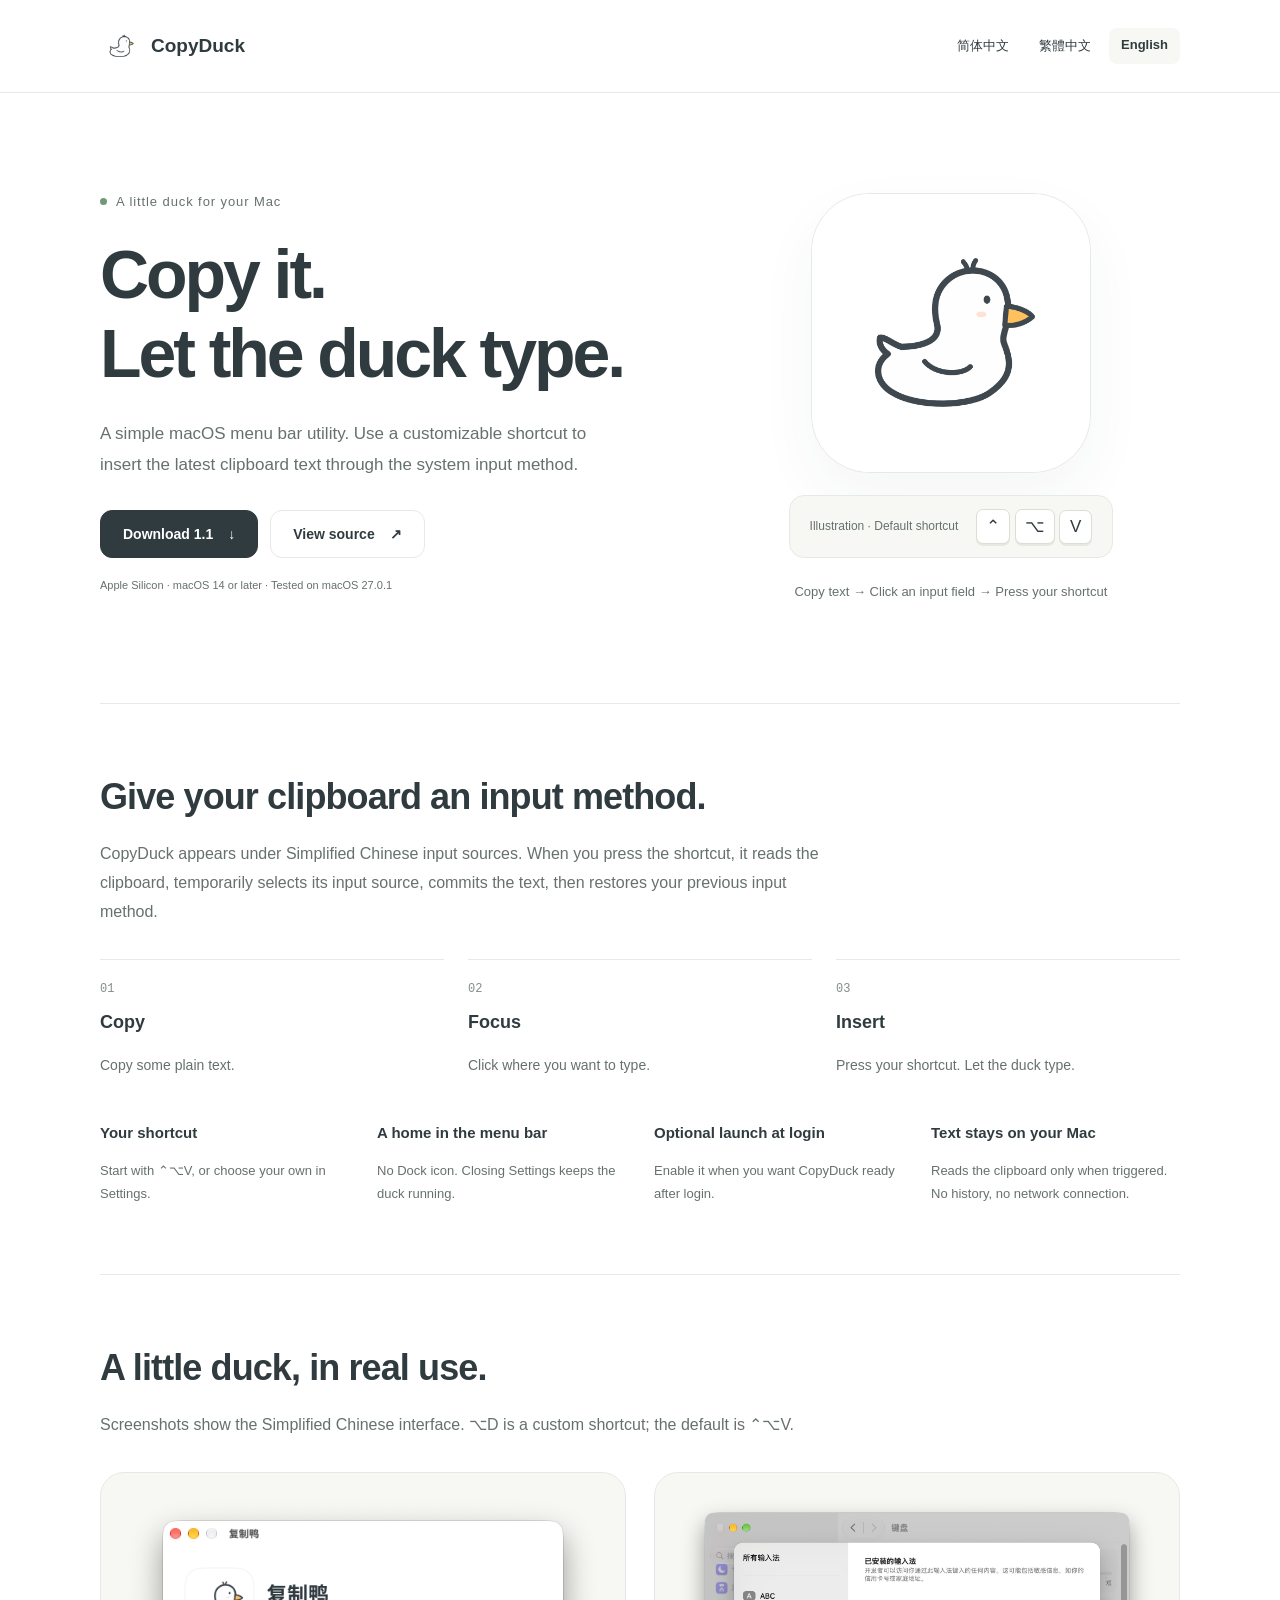
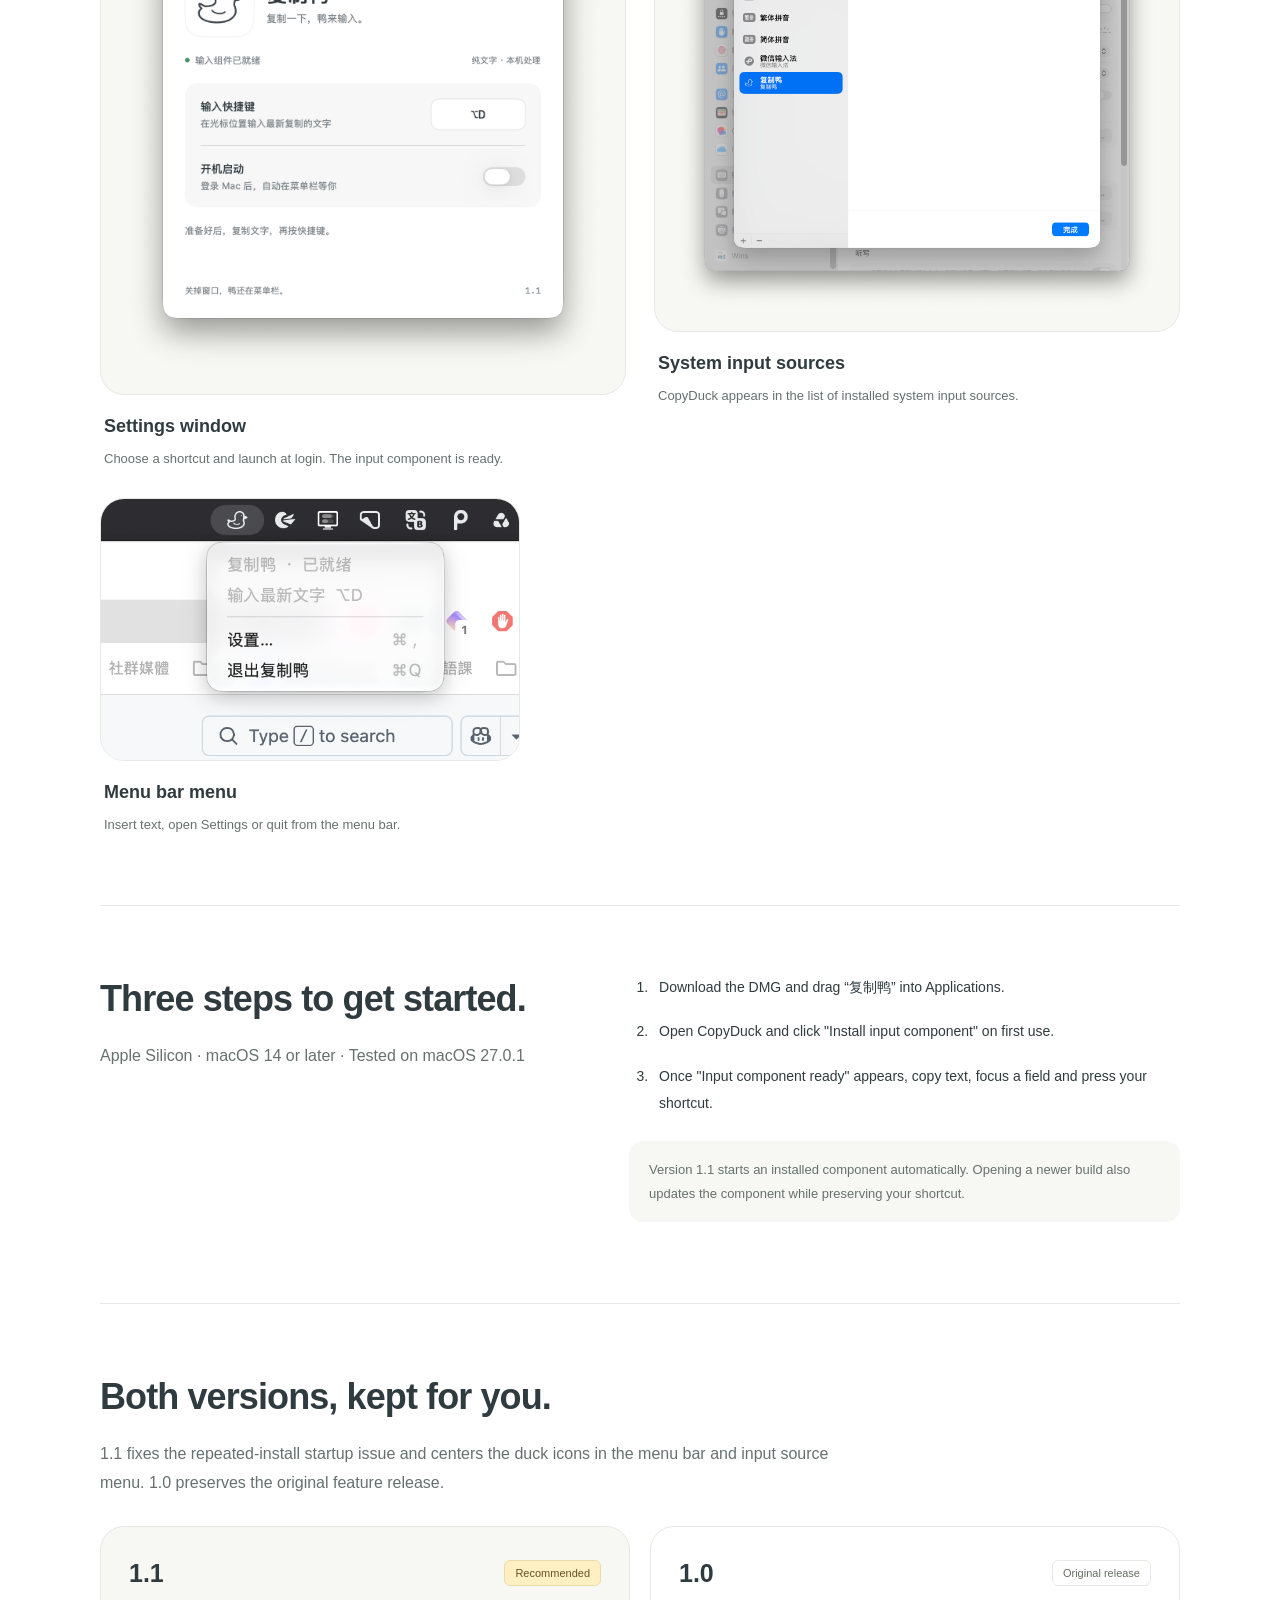
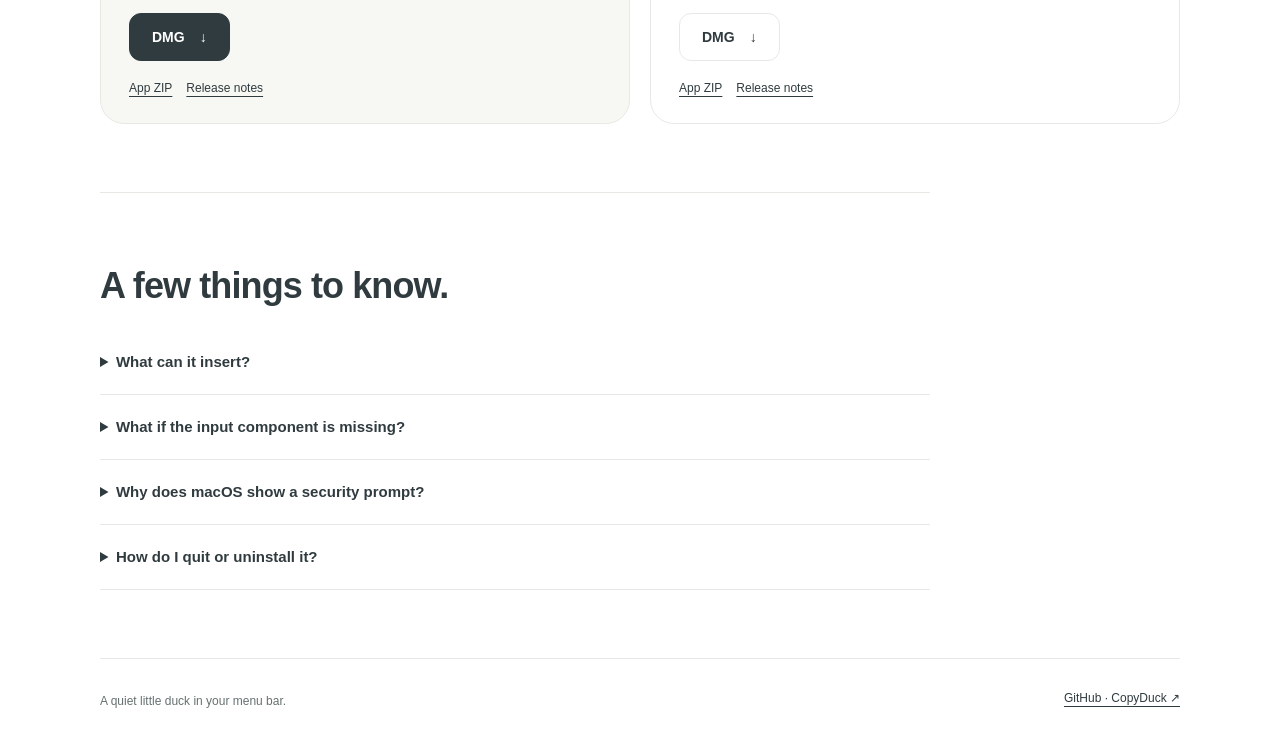
==== docs/en/index.html @ 3790ef1d "Add real app screenshots to multilingual README and introduction pages" ====
<!DOCTYPE html>
<html lang="en">
<head><meta charset="utf-8"><meta name="viewport" content="width=device-width, initial-scale=1.0">
<title>CopyDuck · Copy it. Let the duck type.</title><meta name="description" content="A simple macOS menu bar utility. Use a customizable shortcut to insert the latest clipboard text through the system input method.">
<meta name="theme-color" content="#ffffff"><meta property="og:title" content="CopyDuck"><meta property="og:description" content="A simple macOS menu bar utility. Use a customizable shortcut to insert the latest clipboard text through the system input method."><meta property="og:image" content="https://yuanruoyu515.github.io/CopyDuck/assets/duck.png">
<link rel="canonical" href="https://yuanruoyu515.github.io/CopyDuck/en/index.html"><link rel="alternate" hreflang="zh-Hans" href="https://yuanruoyu515.github.io/CopyDuck/index.html"><link rel="alternate" hreflang="zh-Hant" href="https://yuanruoyu515.github.io/CopyDuck/zh-Hant/index.html"><link rel="alternate" hreflang="en" href="https://yuanruoyu515.github.io/CopyDuck/en/index.html"><link rel="icon" href="../assets/favicon.png"><link rel="stylesheet" href="../style.css"></head>
<body><a class="skip" href="#main">Skip to content</a>
<header><div class="top wrap"><a class="brand" href="../en/index.html"><img src="../assets/favicon.png" alt="" width="42" height="42">CopyDuck</a><nav class="language" aria-label="Choose language"><a href="../index.html" lang="zh-Hans" hreflang="zh-Hans">简体中文</a><a href="../zh-Hant/index.html" lang="zh-Hant" hreflang="zh-Hant">繁體中文</a><a href="../en/index.html" lang="en" hreflang="en" aria-current="page">English</a></nav></div></header>
<main id="main" class="wrap"><section class="hero"><div><p class="eyebrow">A little duck for your Mac</p><h1>Copy it.<br>Let the duck type.</h1><p class="lead">A simple macOS menu bar utility. Use a customizable shortcut to insert the latest clipboard text through the system input method.</p><div class="actions"><a class="button primary" href="https://github.com/yuanruoyu515/CopyDuck/releases/download/v1.1/CopyDuck-1.1-arm64.dmg">Download 1.1 <span aria-hidden="true">↓</span></a><a class="button" href="https://github.com/yuanruoyu515/CopyDuck">View source <span aria-hidden="true">↗</span></a></div><p class="compatibility">Apple Silicon · macOS 14 or later · Tested on macOS 27.0.1</p></div>
<div class="duck-stage"><div class="duck-card"><img src="../assets/duck.png" alt="" width="512" height="512" fetchpriority="high"></div><div class="shortcut"><span>Illustration · Default shortcut</span><div aria-label="Control Option V"><kbd>⌃</kbd> <kbd>⌥</kbd> <kbd>V</kbd></div></div><p class="example-text">Copy text → Click an input field → Press your shortcut</p></div></section>
<section class="section"><div class="intro"><h2>Give your clipboard an input method.</h2><p>CopyDuck appears under Simplified Chinese input sources. When you press the shortcut, it reads the clipboard, temporarily selects its input source, commits the text, then restores your previous input method.</p></div><ol class="flow"><li><span class="number">01</span><h3>Copy</h3><p>Copy some plain text.</p></li><li><span class="number">02</span><h3>Focus</h3><p>Click where you want to type.</p></li><li><span class="number">03</span><h3>Insert</h3><p>Press your shortcut. Let the duck type.</p></li></ol><div class="features"><article><h3>Your shortcut</h3><p>Start with ⌃⌥V, or choose your own in Settings.</p></article><article><h3>A home in the menu bar</h3><p>No Dock icon. Closing Settings keeps the duck running.</p></article><article><h3>Optional launch at login</h3><p>Enable it when you want CopyDuck ready after login.</p></article><article><h3>Text stays on your Mac</h3><p>Reads the clipboard only when triggered. No history, no network connection.</p></article></div></section>
<section class="section screenshots"><h2>A little duck, in real use.</h2><p class="intro">Screenshots show the Simplified Chinese interface. ⌥D is a custom shortcut; the default is ⌃⌥V.</p><div class="screenshot-grid"><figure class="screenshot"><a href="../assets/settings.png"><img src="../assets/settings.png" alt="Settings window" width="1244" height="1236" loading="lazy"></a><figcaption><h3>Settings window</h3><p>Choose a shortcut and launch at login. The input component is ready.</p></figcaption></figure><figure class="screenshot"><a href="../assets/input-sources.png"><img src="../assets/input-sources.png" alt="System input sources" width="1704" height="1474" loading="lazy"></a><figcaption><h3>System input sources</h3><p>CopyDuck appears in the list of installed system input sources.</p></figcaption></figure><figure class="screenshot"><a href="../assets/menu-bar.png"><img src="../assets/menu-bar.png" alt="Menu bar menu" width="656" height="410" loading="lazy"></a><figcaption><h3>Menu bar menu</h3><p>Insert text, open Settings or quit from the menu bar.</p></figcaption></figure></div></section>
<section class="section install"><div><h2>Three steps to get started.</h2><p>Apple Silicon · macOS 14 or later · Tested on macOS 27.0.1</p></div><div><ol><li>Download the DMG and drag “复制鸭” into Applications.</li><li>Open CopyDuck and click &quot;Install input component&quot; on first use.</li><li>Once &quot;Input component ready&quot; appears, copy text, focus a field and press your shortcut.</li></ol><p class="install-note">Version 1.1 starts an installed component automatically. Opening a newer build also updates the component while preserving your shortcut.</p></div></section>
<section class="section" id="downloads"><h2>Both versions, kept for you.</h2><p class="intro">1.1 fixes the repeated-install startup issue and centers the duck icons in the menu bar and input source menu. 1.0 preserves the original feature release.</p><div class="releases"><article class="release current">
      <header><h3>1.1</h3><span class="badge">Recommended</span></header>
      <a class="button primary" href="https://github.com/yuanruoyu515/CopyDuck/releases/download/v1.1/CopyDuck-1.1-arm64.dmg">DMG <span aria-hidden="true">↓</span></a>
      <div class="release-links"><a href="https://github.com/yuanruoyu515/CopyDuck/releases/download/v1.1/CopyDuck-1.1-arm64.app.zip">App ZIP</a><a href="https://github.com/yuanruoyu515/CopyDuck/releases/tag/v1.1">Release notes</a></div>
    </article><article class="release">
      <header><h3>1.0</h3><span class="badge">Original release</span></header>
      <a class="button" href="https://github.com/yuanruoyu515/CopyDuck/releases/download/v1.0/CopyDuck-1.0-arm64.dmg">DMG <span aria-hidden="true">↓</span></a>
      <div class="release-links"><a href="https://github.com/yuanruoyu515/CopyDuck/releases/download/v1.0/CopyDuck-1.0-arm64.app.zip">App ZIP</a><a href="https://github.com/yuanruoyu515/CopyDuck/releases/tag/v1.0">Release notes</a></div>
    </article></div></section>
<section class="section faq"><h2>A few things to know.</h2><details><summary>What can it insert?</summary><p>Plain text, including Chinese, English, line breaks and emoji. Images, files and rich text are not supported. The target field must support system input methods; some secure fields or custom controls may restrict input.</p></details><details><summary>What if the input component is missing?</summary><p>Add “复制鸭” under System Settings → Keyboard → Text Input → Edit → ＋ → Simplified Chinese, then reopen the app. Some first-time installations require logging out and back in.</p></details><details><summary>Why does macOS show a security prompt?</summary><p>The downloads are locally signed, without Developer ID signing or Apple notarization. Another Mac may require confirmation in Privacy &amp; Security before opening the app.</p></details><details><summary>How do I quit or uninstall it?</summary><p>Choose “退出复制鸭” (Quit CopyDuck) in its menu. Before uninstalling, disable launch at login, remove its keyboard input source, then remove the app from Applications and ~/Library/Input Methods/复制鸭.app.</p></details></section></main>
<footer class="foot wrap"><p>A quiet little duck in your menu bar.</p><a href="https://github.com/yuanruoyu515/CopyDuck">GitHub · CopyDuck <span aria-hidden="true">↗</span></a></footer></body></html>
---- docs/style.css ----
:root{color-scheme:light;--ink:#303b3f;--muted:#66716f;--paper:#fff;--line:#e7eae4;--soft:#f7f8f3;--accent:#f5c45b;--radius:24px;font-family:-apple-system,BlinkMacSystemFont,"Segoe UI",sans-serif;color:var(--ink);background:var(--paper)}
*{box-sizing:border-box}html{scroll-behavior:smooth}body{margin:0}a{color:inherit}img{display:block;max-width:100%;height:auto}button,a{-webkit-tap-highlight-color:transparent}a:focus-visible,summary:focus-visible{outline:3px solid #66501b;outline-offset:6px}p{line-height:1.8}h1,h2,h3,p{margin-top:0}h1{font-size:clamp(42px,5.5vw,68px);line-height:1.16;letter-spacing:-.045em;margin-bottom:26px}h2{font-size:clamp(26px,3vw,36px);line-height:1.4;letter-spacing:-.025em;margin-bottom:18px}h3{font-size:18px;font-weight:600;line-height:1.45}p{color:var(--muted)}.wrap{width:min(1080px,calc(100% - 48px));margin-inline:auto}.skip{position:absolute;top:-70px;left:20px;padding:12px;background:var(--ink);color:white;z-index:10}.skip:focus{top:10px}header{border-bottom:1px solid var(--line)}.top{min-height:92px;display:flex;justify-content:space-between;align-items:center;gap:20px}.brand{display:flex;gap:9px;align-items:center;text-decoration:none;font-weight:650;font-size:19px}.brand img{width:42px;height:42px}.language{display:flex;flex-wrap:wrap;gap:6px;font-size:13px}.language a{text-decoration:none;padding:9px 12px;border-radius:8px}.language a[aria-current=page]{background:var(--soft);font-weight:600}.language a:hover{background:var(--soft)}.hero{display:grid;grid-template-columns:1.2fr 1fr;gap:72px;align-items:center;min-height:610px;padding-block:82px}.eyebrow{font-size:13px;letter-spacing:.07em;margin-bottom:22px;display:flex;align-items:center;gap:9px}.eyebrow::before{content:"";width:7px;height:7px;background:#719879;border-radius:50%}.lead{font-size:17px;max-width:490px;margin-bottom:30px}.actions{display:flex;gap:12px;flex-wrap:wrap;align-items:center}.button{display:inline-flex;align-items:center;justify-content:center;gap:15px;padding:14px 22px;border:1px solid var(--line);border-radius:12px;text-decoration:none;font-size:14px;font-weight:600;min-height:48px}.button.primary{background:var(--ink);color:white;border-color:var(--ink)}.button:hover{filter:brightness(.95)}.compatibility{font-size:11px;margin-top:18px;line-height:1.7}.duck-stage{position:relative;display:flex;flex-direction:column;align-items:center;gap:22px}.duck-card{width:280px;border:1px solid var(--line);border-radius:58px;background:white;box-shadow:0 24px 60px #303b3f0c}.duck-card img{border-radius:58px}.shortcut{padding:13px 20px;background:var(--soft);border:1px solid var(--line);border-radius:15px;display:flex;align-items:center;gap:18px}.shortcut span{font-size:12px;color:var(--muted)}kbd{display:inline-block;font-family:inherit;background:white;border:1px solid #dadfd4;border-radius:7px;padding:6px 9px;min-width:33px;text-align:center;font-size:17px;box-shadow:0 2px 0 #e6e8e2}.section{padding-block:68px;border-top:1px solid var(--line)}.intro{max-width:730px}.flow{margin:32px 0 0;padding:0;list-style:none;display:grid;grid-template-columns:repeat(3,1fr);gap:24px}.flow li{padding-top:22px;border-top:1px solid var(--line)}.number{font-family:ui-monospace,monospace;color:#848e86;font-size:12px;display:block;margin-bottom:13px}.flow p{font-size:14px;margin-bottom:0}.features{display:grid;grid-template-columns:repeat(4,1fr);gap:28px;margin-top:44px}.features h3{font-size:15px}.features p{font-size:13px;margin-bottom:0}.install{display:grid;grid-template-columns:1fr 1.2fr;gap:70px}.install ol{padding-left:23px;margin:0;line-height:1.9}.install li{padding-left:7px;margin-bottom:18px;font-size:14px}.install-note{font-size:13px;margin-top:25px;background:var(--soft);padding:17px 20px;border-radius:14px}.releases{display:grid;grid-template-columns:1fr 1fr;gap:20px;margin-top:28px}.release{border:1px solid var(--line);padding:28px;border-radius:var(--radius)}.release.current{background:var(--soft)}.release header{display:flex;justify-content:space-between;align-items:center;border:0;margin-bottom:22px}.release h3{font-size:25px;margin:0}.badge{font-size:11px;padding:6px 10px;border-radius:6px;background:white;border:1px solid var(--line);color:#646f62}.release.current .badge{background:#fff0c4;border-color:#ecdbaa;color:#655126}.release-links{display:flex;gap:14px;margin-top:20px;font-size:12px}.release-links a{text-underline-offset:4px}.faq{max-width:830px}.faq details{border-bottom:1px solid var(--line);padding-block:20px}.faq summary{cursor:pointer;font-size:15px;font-weight:550;line-height:1.6}.faq details p{font-size:14px;margin:17px 0 0}.foot{border-top:1px solid var(--line);padding-block:32px;display:flex;justify-content:space-between;gap:20px;font-size:12px}.foot p{margin:0}.foot a{text-underline-offset:4px}.example-text{font-size:13px;margin:0;color:var(--muted)}
@media(max-width:760px){.wrap{width:calc(100% - 36px)}.top{min-height:92px;align-items:flex-start;padding-block:20px;gap:12px;flex-wrap:wrap}.language{gap:1px}.language a{padding:8px}.hero{grid-template-columns:1fr;gap:48px;min-height:0;padding-block:64px;align-items:start}.lead{font-size:16px}.duck-stage{padding-bottom:15px}.duck-card{width:220px;border-radius:42px}.duck-card img{border-radius:42px}.section{padding-block:46px}.flow{gap:16px}.flow h3{font-size:16px}.flow p{font-size:12px}.features{grid-template-columns:1fr 1fr;gap:28px 24px}.install{grid-template-columns:1fr;gap:16px}.releases{grid-template-columns:1fr}.release{padding:24px}.foot{flex-wrap:wrap}.compatibility{font-size:11px}}
@media(prefers-reduced-motion:reduce){html{scroll-behavior:auto}}
.screenshot-grid{display:grid;grid-template-columns:1fr 1fr;gap:28px;margin-top:32px;align-items:start}.screenshot{margin:0;min-width:0}.screenshot a{display:flex;align-items:center;justify-content:center;background:var(--soft);border:1px solid var(--line);border-radius:var(--radius);padding:18px;overflow:hidden}.screenshot img{width:100%;height:auto}.screenshot figcaption{padding:18px 4px 0}.screenshot h3{margin-bottom:8px}.screenshot p{font-size:13px;margin-bottom:0}.screenshot:last-child{max-width:420px}.screenshot:last-child a{padding:0}.screenshot a:hover{border-color:#c9d2c5}@media(max-width:760px){.screenshot-grid{grid-template-columns:1fr;gap:24px}.screenshot:last-child{max-width:100%}.screenshot a{padding:12px}}
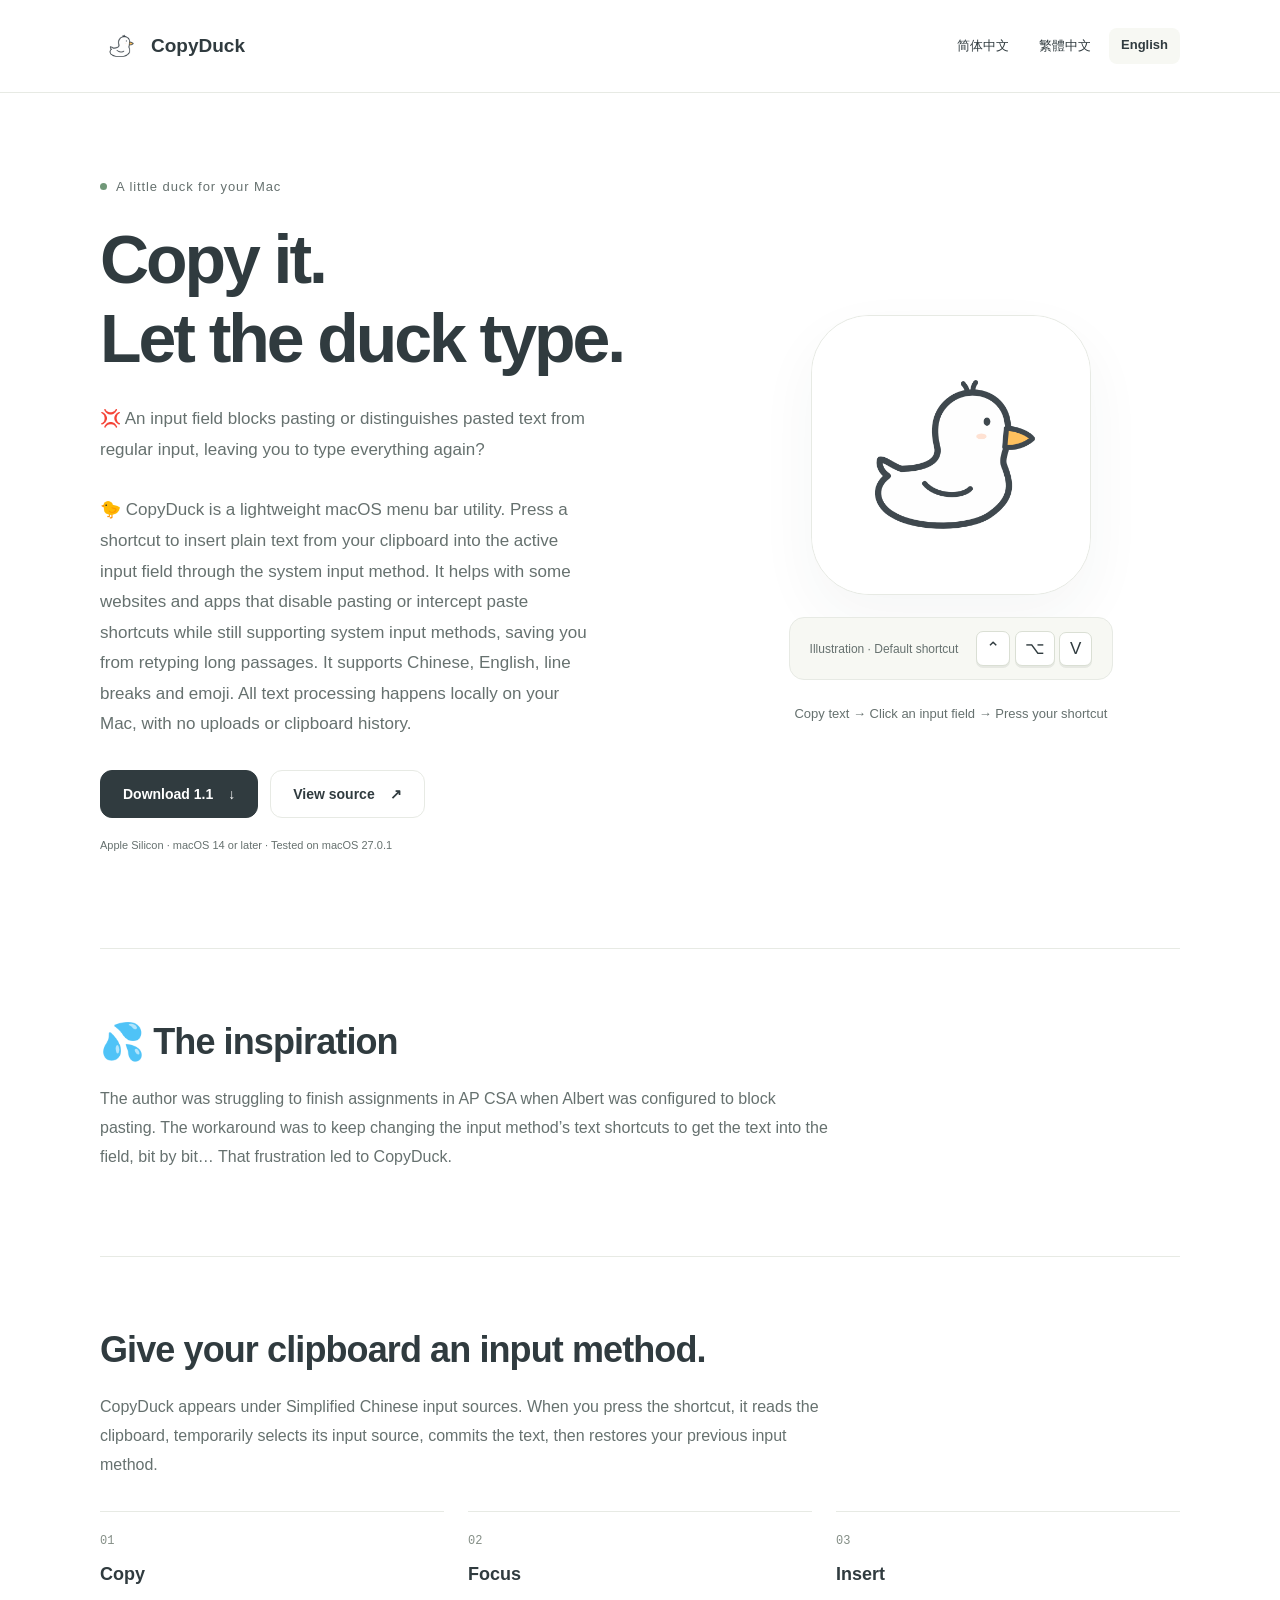
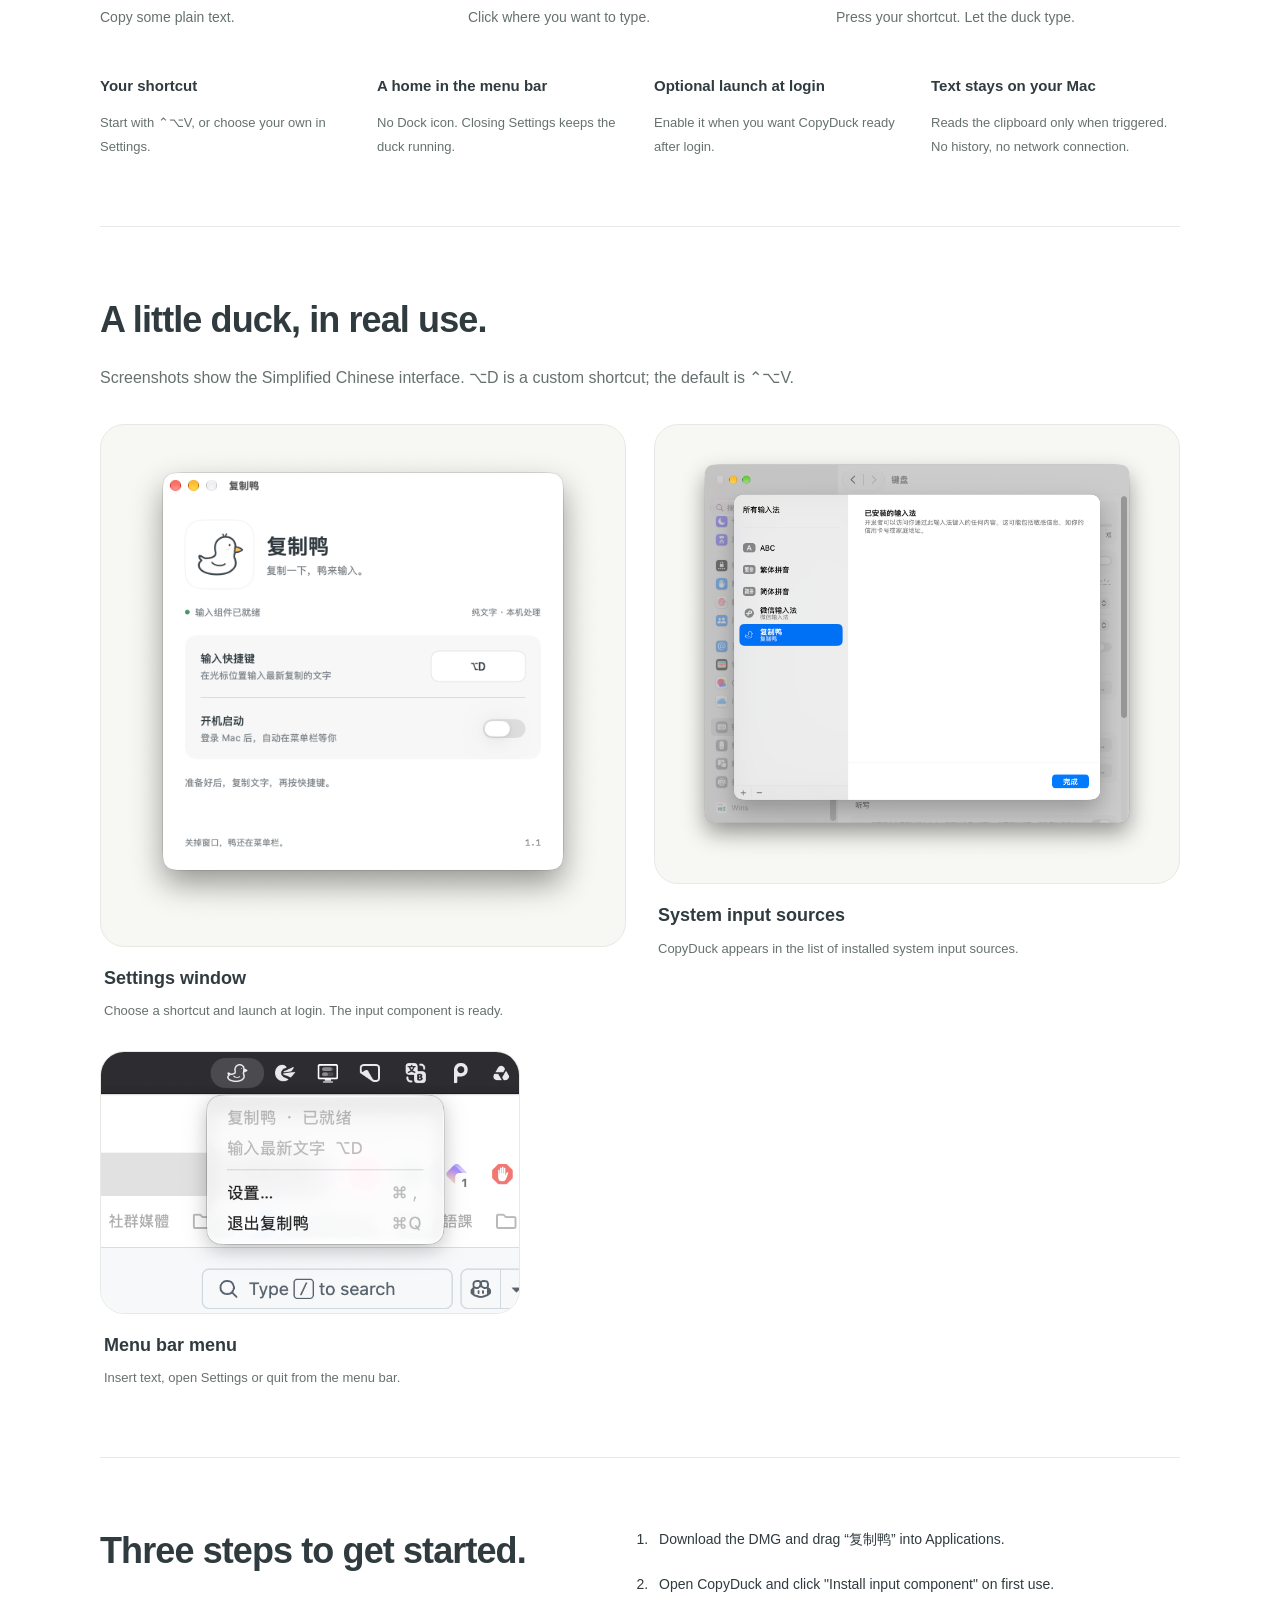
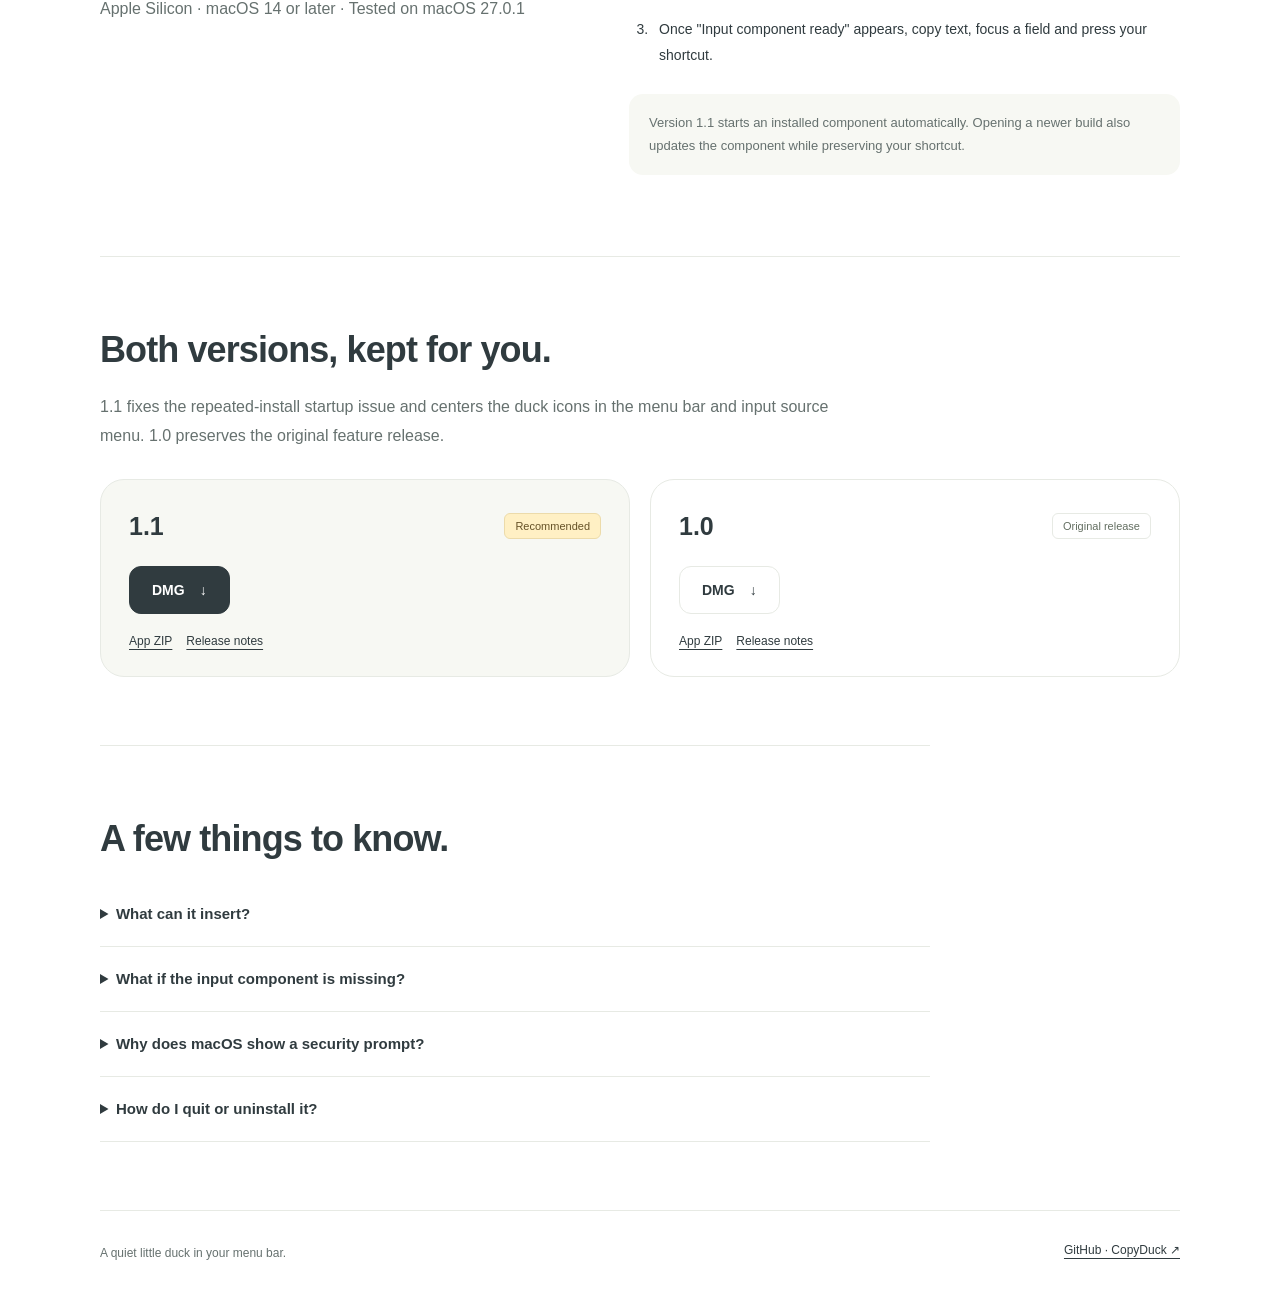
==== commit 8bbcd8f9: "docs: explain CopyDuck use cases and origin in three languages" ====
--- a/docs/en/index.html
+++ b/docs/en/index.html
@@ -1,13 +1,14 @@
 <!DOCTYPE html>
 <html lang="en">
 <head><meta charset="utf-8"><meta name="viewport" content="width=device-width, initial-scale=1.0">
-<title>CopyDuck · Copy it. Let the duck type.</title><meta name="description" content="A simple macOS menu bar utility. Use a customizable shortcut to insert the latest clipboard text through the system input method.">
-<meta name="theme-color" content="#ffffff"><meta property="og:title" content="CopyDuck"><meta property="og:description" content="A simple macOS menu bar utility. Use a customizable shortcut to insert the latest clipboard text through the system input method."><meta property="og:image" content="https://yuanruoyu515.github.io/CopyDuck/assets/duck.png">
+<title>CopyDuck · Copy it. Let the duck type.</title><meta name="description" content="🐤 CopyDuck is a lightweight macOS menu bar utility. Press a shortcut to insert plain text from your clipboard into the active input field through the system input method. It helps with some websites and apps that disable pasting or intercept paste shortcuts while still supporting system input methods, saving you from retyping long passages. It supports Chinese, English, line breaks and emoji. All text processing happens locally on your Mac, with no uploads or clipboard history.">
+<meta name="theme-color" content="#ffffff"><meta property="og:title" content="CopyDuck"><meta property="og:description" content="🐤 CopyDuck is a lightweight macOS menu bar utility. Press a shortcut to insert plain text from your clipboard into the active input field through the system input method. It helps with some websites and apps that disable pasting or intercept paste shortcuts while still supporting system input methods, saving you from retyping long passages. It supports Chinese, English, line breaks and emoji. All text processing happens locally on your Mac, with no uploads or clipboard history."><meta property="og:image" content="https://yuanruoyu515.github.io/CopyDuck/assets/duck.png">
 <link rel="canonical" href="https://yuanruoyu515.github.io/CopyDuck/en/index.html"><link rel="alternate" hreflang="zh-Hans" href="https://yuanruoyu515.github.io/CopyDuck/index.html"><link rel="alternate" hreflang="zh-Hant" href="https://yuanruoyu515.github.io/CopyDuck/zh-Hant/index.html"><link rel="alternate" hreflang="en" href="https://yuanruoyu515.github.io/CopyDuck/en/index.html"><link rel="icon" href="../assets/favicon.png"><link rel="stylesheet" href="../style.css"></head>
 <body><a class="skip" href="#main">Skip to content</a>
 <header><div class="top wrap"><a class="brand" href="../en/index.html"><img src="../assets/favicon.png" alt="" width="42" height="42">CopyDuck</a><nav class="language" aria-label="Choose language"><a href="../index.html" lang="zh-Hans" hreflang="zh-Hans">简体中文</a><a href="../zh-Hant/index.html" lang="zh-Hant" hreflang="zh-Hant">繁體中文</a><a href="../en/index.html" lang="en" hreflang="en" aria-current="page">English</a></nav></div></header>
-<main id="main" class="wrap"><section class="hero"><div><p class="eyebrow">A little duck for your Mac</p><h1>Copy it.<br>Let the duck type.</h1><p class="lead">A simple macOS menu bar utility. Use a customizable shortcut to insert the latest clipboard text through the system input method.</p><div class="actions"><a class="button primary" href="https://github.com/yuanruoyu515/CopyDuck/releases/download/v1.1/CopyDuck-1.1-arm64.dmg">Download 1.1 <span aria-hidden="true">↓</span></a><a class="button" href="https://github.com/yuanruoyu515/CopyDuck">View source <span aria-hidden="true">↗</span></a></div><p class="compatibility">Apple Silicon · macOS 14 or later · Tested on macOS 27.0.1</p></div>
+<main id="main" class="wrap"><section class="hero"><div><p class="eyebrow">A little duck for your Mac</p><h1>Copy it.<br>Let the duck type.</h1><p class="lead">💢 An input field blocks pasting or distinguishes pasted text from regular input, leaving you to type everything again?</p><p class="lead">🐤 CopyDuck is a lightweight macOS menu bar utility. Press a shortcut to insert plain text from your clipboard into the active input field through the system input method. It helps with some websites and apps that disable pasting or intercept paste shortcuts while still supporting system input methods, saving you from retyping long passages. It supports Chinese, English, line breaks and emoji. All text processing happens locally on your Mac, with no uploads or clipboard history.</p><div class="actions"><a class="button primary" href="https://github.com/yuanruoyu515/CopyDuck/releases/download/v1.1/CopyDuck-1.1-arm64.dmg">Download 1.1 <span aria-hidden="true">↓</span></a><a class="button" href="https://github.com/yuanruoyu515/CopyDuck">View source <span aria-hidden="true">↗</span></a></div><p class="compatibility">Apple Silicon · macOS 14 or later · Tested on macOS 27.0.1</p></div>
 <div class="duck-stage"><div class="duck-card"><img src="../assets/duck.png" alt="" width="512" height="512" fetchpriority="high"></div><div class="shortcut"><span>Illustration · Default shortcut</span><div aria-label="Control Option V"><kbd>⌃</kbd> <kbd>⌥</kbd> <kbd>V</kbd></div></div><p class="example-text">Copy text → Click an input field → Press your shortcut</p></div></section>
+<section class="section"><div class="intro"><h2>💦 The inspiration</h2><p>The author was struggling to finish assignments in AP CSA when Albert was configured to block pasting. The workaround was to keep changing the input method’s text shortcuts to get the text into the field, bit by bit… That frustration led to CopyDuck.</p></div></section>
 <section class="section"><div class="intro"><h2>Give your clipboard an input method.</h2><p>CopyDuck appears under Simplified Chinese input sources. When you press the shortcut, it reads the clipboard, temporarily selects its input source, commits the text, then restores your previous input method.</p></div><ol class="flow"><li><span class="number">01</span><h3>Copy</h3><p>Copy some plain text.</p></li><li><span class="number">02</span><h3>Focus</h3><p>Click where you want to type.</p></li><li><span class="number">03</span><h3>Insert</h3><p>Press your shortcut. Let the duck type.</p></li></ol><div class="features"><article><h3>Your shortcut</h3><p>Start with ⌃⌥V, or choose your own in Settings.</p></article><article><h3>A home in the menu bar</h3><p>No Dock icon. Closing Settings keeps the duck running.</p></article><article><h3>Optional launch at login</h3><p>Enable it when you want CopyDuck ready after login.</p></article><article><h3>Text stays on your Mac</h3><p>Reads the clipboard only when triggered. No history, no network connection.</p></article></div></section>
 <section class="section screenshots"><h2>A little duck, in real use.</h2><p class="intro">Screenshots show the Simplified Chinese interface. ⌥D is a custom shortcut; the default is ⌃⌥V.</p><div class="screenshot-grid"><figure class="screenshot"><a href="../assets/settings.png"><img src="../assets/settings.png" alt="Settings window" width="1244" height="1236" loading="lazy"></a><figcaption><h3>Settings window</h3><p>Choose a shortcut and launch at login. The input component is ready.</p></figcaption></figure><figure class="screenshot"><a href="../assets/input-sources.png"><img src="../assets/input-sources.png" alt="System input sources" width="1704" height="1474" loading="lazy"></a><figcaption><h3>System input sources</h3><p>CopyDuck appears in the list of installed system input sources.</p></figcaption></figure><figure class="screenshot"><a href="../assets/menu-bar.png"><img src="../assets/menu-bar.png" alt="Menu bar menu" width="656" height="410" loading="lazy"></a><figcaption><h3>Menu bar menu</h3><p>Insert text, open Settings or quit from the menu bar.</p></figcaption></figure></div></section>
 <section class="section install"><div><h2>Three steps to get started.</h2><p>Apple Silicon · macOS 14 or later · Tested on macOS 27.0.1</p></div><div><ol><li>Download the DMG and drag “复制鸭” into Applications.</li><li>Open CopyDuck and click &quot;Install input component&quot; on first use.</li><li>Once &quot;Input component ready&quot; appears, copy text, focus a field and press your shortcut.</li></ol><p class="install-note">Version 1.1 starts an installed component automatically. Opening a newer build also updates the component while preserving your shortcut.</p></div></section>
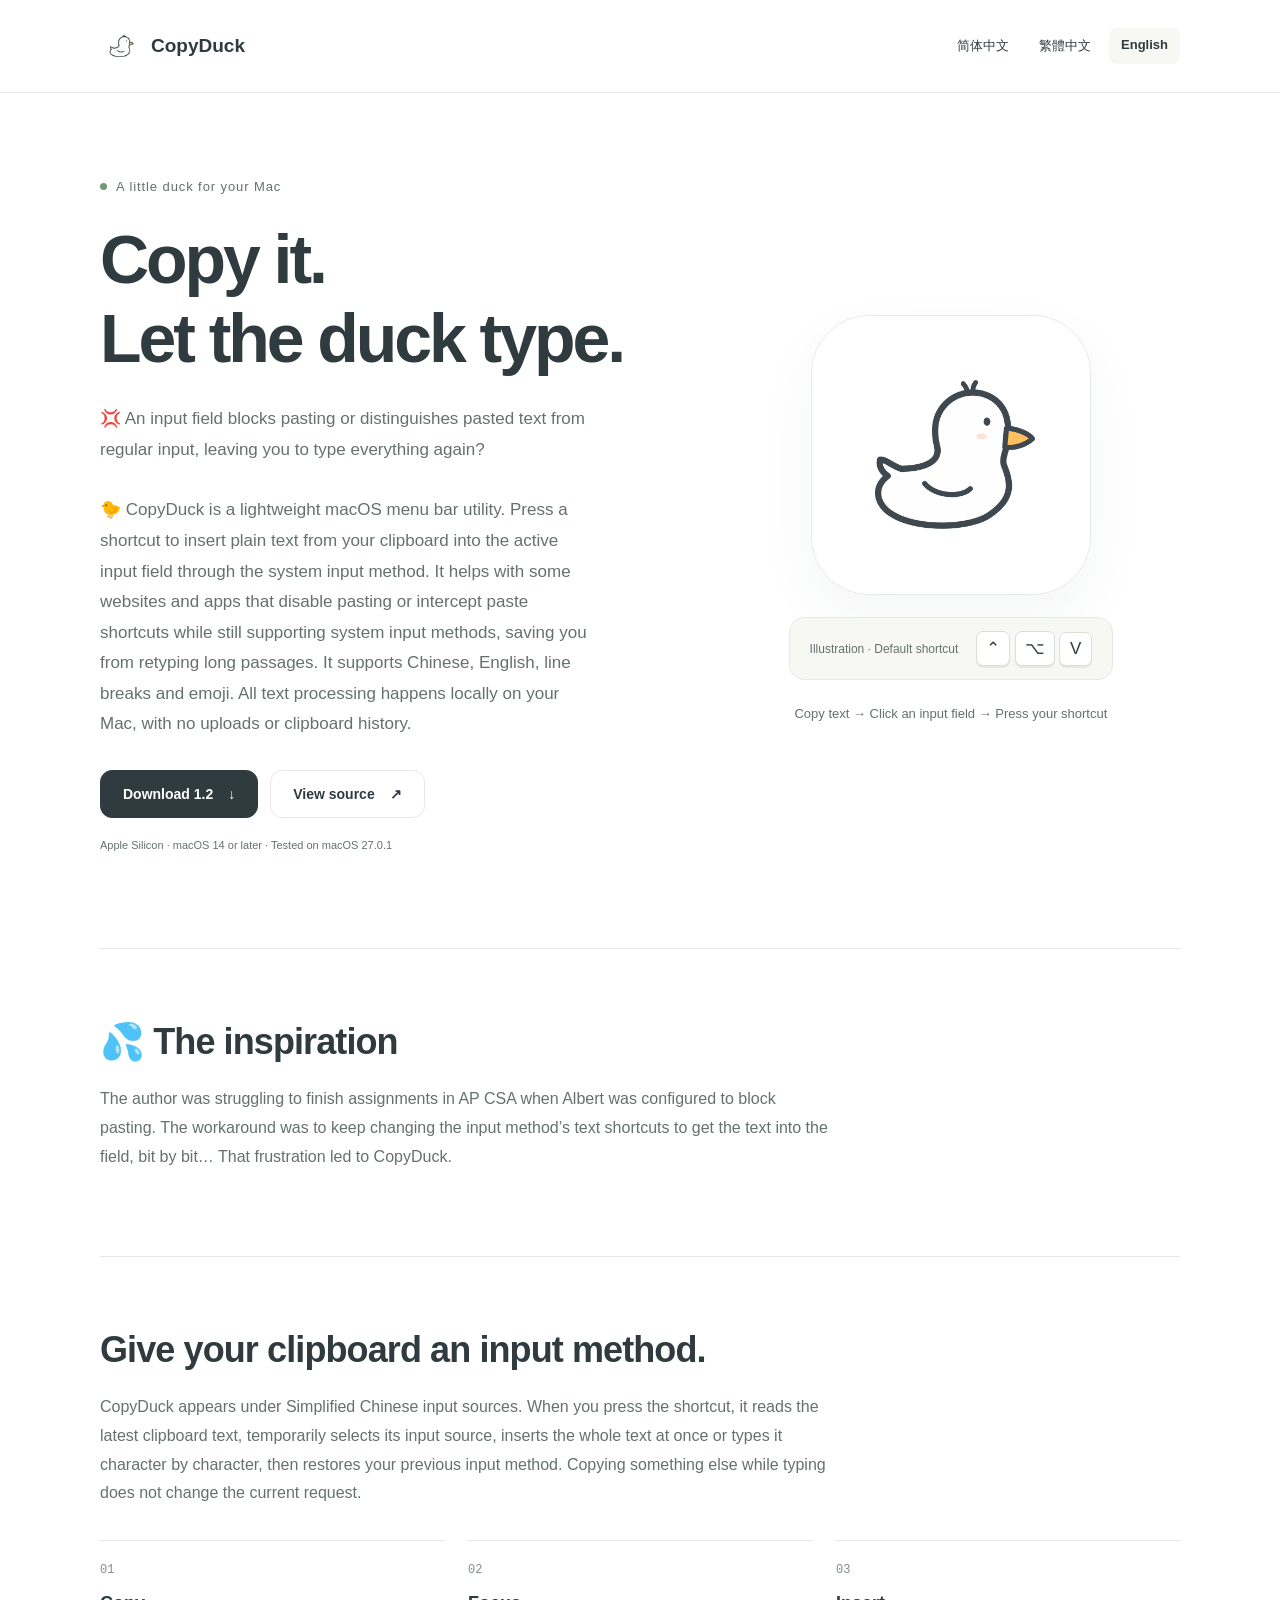
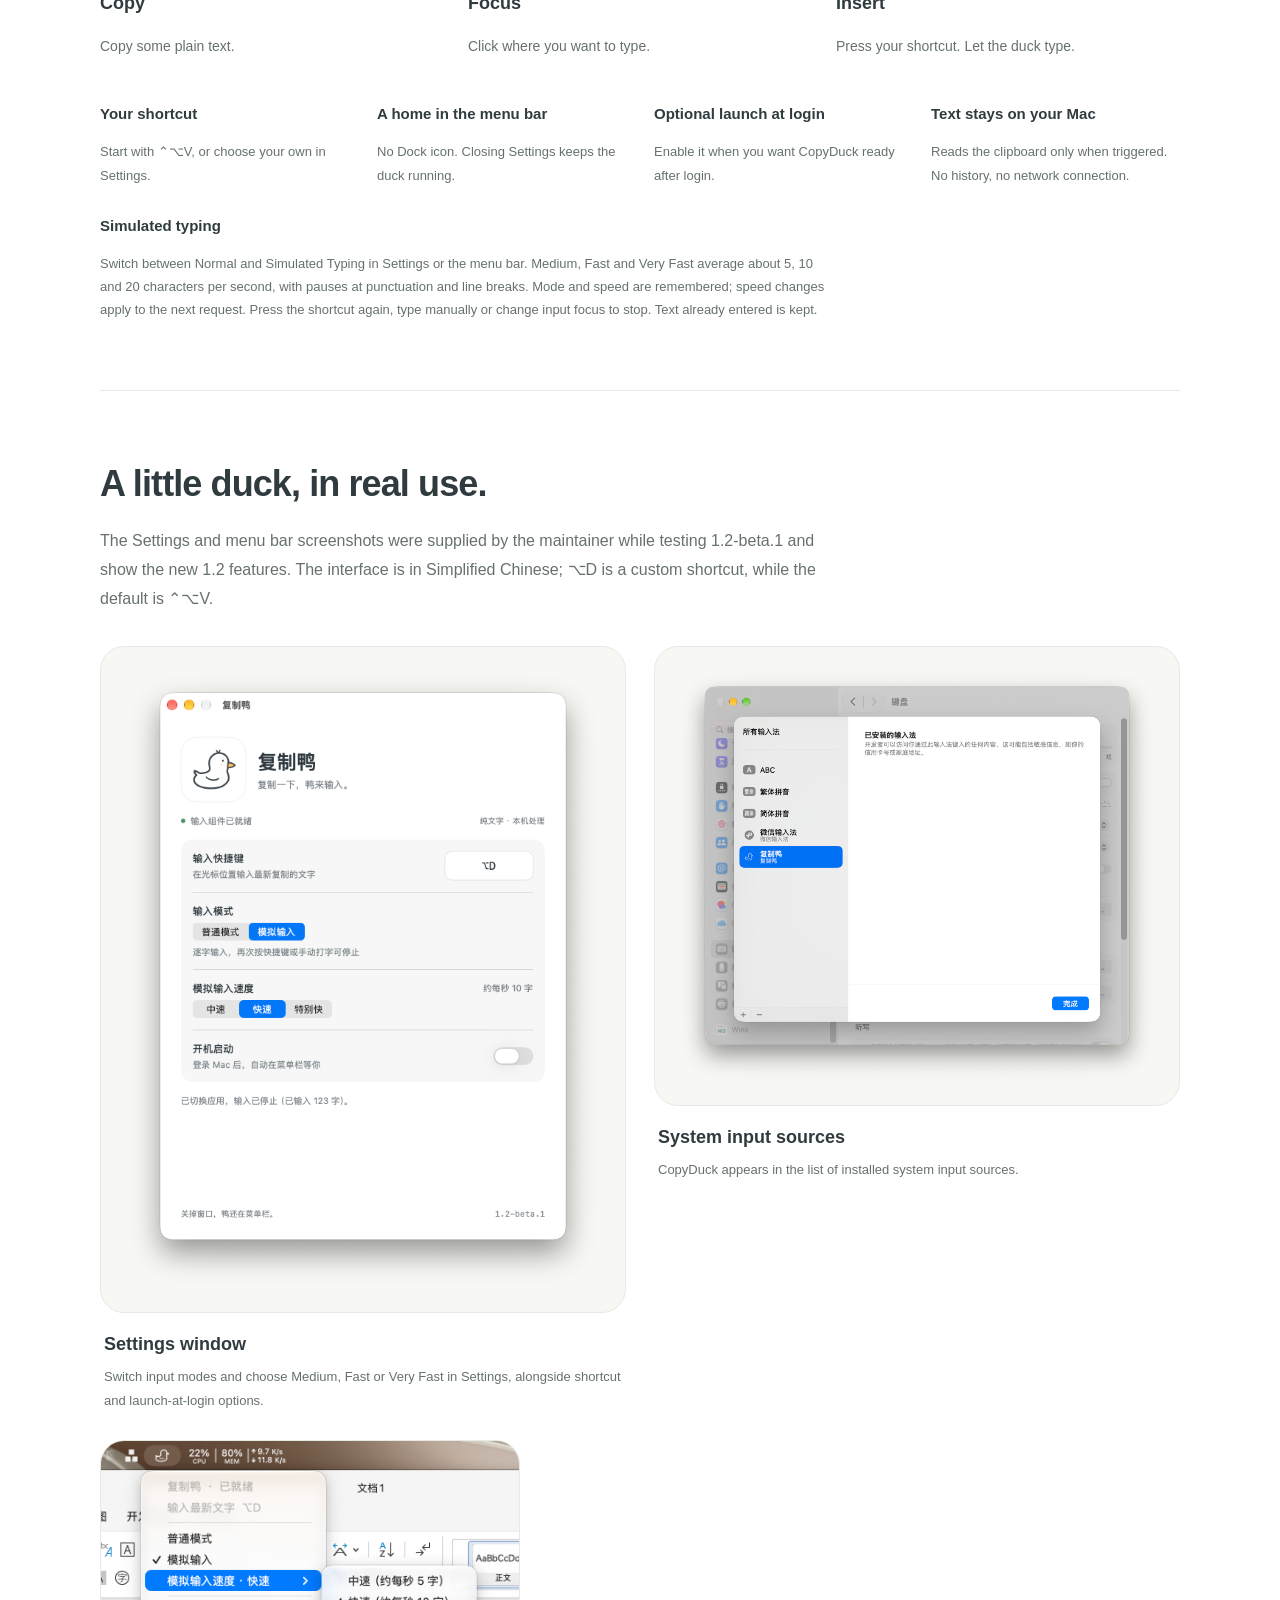
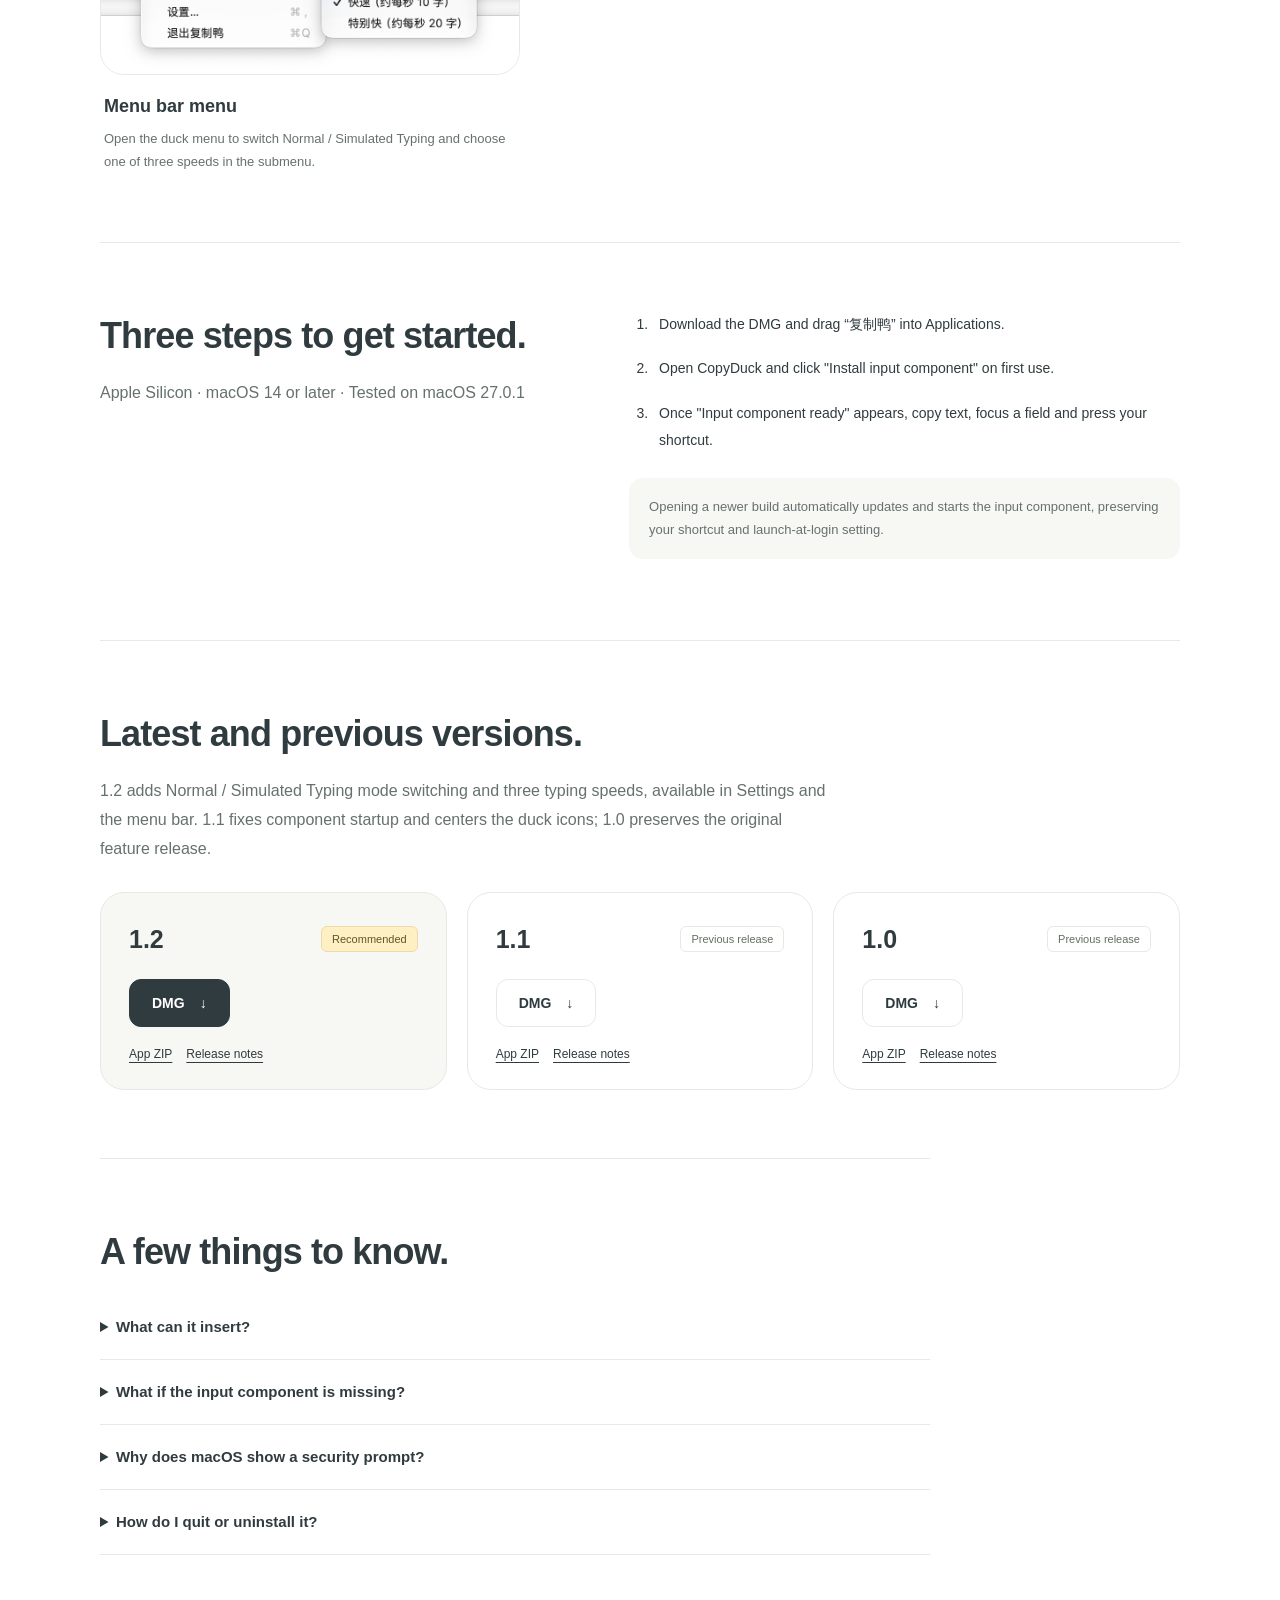
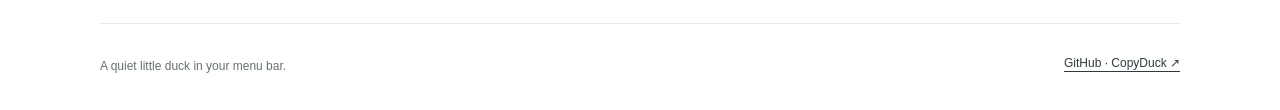
==== commit 24e282f2: "Release CopyDuck 1.2 with simulated typing and updated screenshots" ====
--- a/docs/en/index.html
+++ b/docs/en/index.html
@@ -6,18 +6,22 @@
 <link rel="canonical" href="https://yuanruoyu515.github.io/CopyDuck/en/index.html"><link rel="alternate" hreflang="zh-Hans" href="https://yuanruoyu515.github.io/CopyDuck/index.html"><link rel="alternate" hreflang="zh-Hant" href="https://yuanruoyu515.github.io/CopyDuck/zh-Hant/index.html"><link rel="alternate" hreflang="en" href="https://yuanruoyu515.github.io/CopyDuck/en/index.html"><link rel="icon" href="../assets/favicon.png"><link rel="stylesheet" href="../style.css"></head>
 <body><a class="skip" href="#main">Skip to content</a>
 <header><div class="top wrap"><a class="brand" href="../en/index.html"><img src="../assets/favicon.png" alt="" width="42" height="42">CopyDuck</a><nav class="language" aria-label="Choose language"><a href="../index.html" lang="zh-Hans" hreflang="zh-Hans">简体中文</a><a href="../zh-Hant/index.html" lang="zh-Hant" hreflang="zh-Hant">繁體中文</a><a href="../en/index.html" lang="en" hreflang="en" aria-current="page">English</a></nav></div></header>
-<main id="main" class="wrap"><section class="hero"><div><p class="eyebrow">A little duck for your Mac</p><h1>Copy it.<br>Let the duck type.</h1><p class="lead">💢 An input field blocks pasting or distinguishes pasted text from regular input, leaving you to type everything again?</p><p class="lead">🐤 CopyDuck is a lightweight macOS menu bar utility. Press a shortcut to insert plain text from your clipboard into the active input field through the system input method. It helps with some websites and apps that disable pasting or intercept paste shortcuts while still supporting system input methods, saving you from retyping long passages. It supports Chinese, English, line breaks and emoji. All text processing happens locally on your Mac, with no uploads or clipboard history.</p><div class="actions"><a class="button primary" href="https://github.com/yuanruoyu515/CopyDuck/releases/download/v1.1/CopyDuck-1.1-arm64.dmg">Download 1.1 <span aria-hidden="true">↓</span></a><a class="button" href="https://github.com/yuanruoyu515/CopyDuck">View source <span aria-hidden="true">↗</span></a></div><p class="compatibility">Apple Silicon · macOS 14 or later · Tested on macOS 27.0.1</p></div>
+<main id="main" class="wrap"><section class="hero"><div><p class="eyebrow">A little duck for your Mac</p><h1>Copy it.<br>Let the duck type.</h1><p class="lead">💢 An input field blocks pasting or distinguishes pasted text from regular input, leaving you to type everything again?</p><p class="lead">🐤 CopyDuck is a lightweight macOS menu bar utility. Press a shortcut to insert plain text from your clipboard into the active input field through the system input method. It helps with some websites and apps that disable pasting or intercept paste shortcuts while still supporting system input methods, saving you from retyping long passages. It supports Chinese, English, line breaks and emoji. All text processing happens locally on your Mac, with no uploads or clipboard history.</p><div class="actions"><a class="button primary" href="https://github.com/yuanruoyu515/CopyDuck/releases/download/v1.2/CopyDuck-1.2-arm64.dmg">Download 1.2 <span aria-hidden="true">↓</span></a><a class="button" href="https://github.com/yuanruoyu515/CopyDuck">View source <span aria-hidden="true">↗</span></a></div><p class="compatibility">Apple Silicon · macOS 14 or later · Tested on macOS 27.0.1</p></div>
 <div class="duck-stage"><div class="duck-card"><img src="../assets/duck.png" alt="" width="512" height="512" fetchpriority="high"></div><div class="shortcut"><span>Illustration · Default shortcut</span><div aria-label="Control Option V"><kbd>⌃</kbd> <kbd>⌥</kbd> <kbd>V</kbd></div></div><p class="example-text">Copy text → Click an input field → Press your shortcut</p></div></section>
 <section class="section"><div class="intro"><h2>💦 The inspiration</h2><p>The author was struggling to finish assignments in AP CSA when Albert was configured to block pasting. The workaround was to keep changing the input method’s text shortcuts to get the text into the field, bit by bit… That frustration led to CopyDuck.</p></div></section>
-<section class="section"><div class="intro"><h2>Give your clipboard an input method.</h2><p>CopyDuck appears under Simplified Chinese input sources. When you press the shortcut, it reads the clipboard, temporarily selects its input source, commits the text, then restores your previous input method.</p></div><ol class="flow"><li><span class="number">01</span><h3>Copy</h3><p>Copy some plain text.</p></li><li><span class="number">02</span><h3>Focus</h3><p>Click where you want to type.</p></li><li><span class="number">03</span><h3>Insert</h3><p>Press your shortcut. Let the duck type.</p></li></ol><div class="features"><article><h3>Your shortcut</h3><p>Start with ⌃⌥V, or choose your own in Settings.</p></article><article><h3>A home in the menu bar</h3><p>No Dock icon. Closing Settings keeps the duck running.</p></article><article><h3>Optional launch at login</h3><p>Enable it when you want CopyDuck ready after login.</p></article><article><h3>Text stays on your Mac</h3><p>Reads the clipboard only when triggered. No history, no network connection.</p></article></div></section>
-<section class="section screenshots"><h2>A little duck, in real use.</h2><p class="intro">Screenshots show the Simplified Chinese interface. ⌥D is a custom shortcut; the default is ⌃⌥V.</p><div class="screenshot-grid"><figure class="screenshot"><a href="../assets/settings.png"><img src="../assets/settings.png" alt="Settings window" width="1244" height="1236" loading="lazy"></a><figcaption><h3>Settings window</h3><p>Choose a shortcut and launch at login. The input component is ready.</p></figcaption></figure><figure class="screenshot"><a href="../assets/input-sources.png"><img src="../assets/input-sources.png" alt="System input sources" width="1704" height="1474" loading="lazy"></a><figcaption><h3>System input sources</h3><p>CopyDuck appears in the list of installed system input sources.</p></figcaption></figure><figure class="screenshot"><a href="../assets/menu-bar.png"><img src="../assets/menu-bar.png" alt="Menu bar menu" width="656" height="410" loading="lazy"></a><figcaption><h3>Menu bar menu</h3><p>Insert text, open Settings or quit from the menu bar.</p></figcaption></figure></div></section>
-<section class="section install"><div><h2>Three steps to get started.</h2><p>Apple Silicon · macOS 14 or later · Tested on macOS 27.0.1</p></div><div><ol><li>Download the DMG and drag “复制鸭” into Applications.</li><li>Open CopyDuck and click &quot;Install input component&quot; on first use.</li><li>Once &quot;Input component ready&quot; appears, copy text, focus a field and press your shortcut.</li></ol><p class="install-note">Version 1.1 starts an installed component automatically. Opening a newer build also updates the component while preserving your shortcut.</p></div></section>
-<section class="section" id="downloads"><h2>Both versions, kept for you.</h2><p class="intro">1.1 fixes the repeated-install startup issue and centers the duck icons in the menu bar and input source menu. 1.0 preserves the original feature release.</p><div class="releases"><article class="release current">
-      <header><h3>1.1</h3><span class="badge">Recommended</span></header>
-      <a class="button primary" href="https://github.com/yuanruoyu515/CopyDuck/releases/download/v1.1/CopyDuck-1.1-arm64.dmg">DMG <span aria-hidden="true">↓</span></a>
+<section class="section"><div class="intro"><h2>Give your clipboard an input method.</h2><p>CopyDuck appears under Simplified Chinese input sources. When you press the shortcut, it reads the latest clipboard text, temporarily selects its input source, inserts the whole text at once or types it character by character, then restores your previous input method. Copying something else while typing does not change the current request.</p></div><ol class="flow"><li><span class="number">01</span><h3>Copy</h3><p>Copy some plain text.</p></li><li><span class="number">02</span><h3>Focus</h3><p>Click where you want to type.</p></li><li><span class="number">03</span><h3>Insert</h3><p>Press your shortcut. Let the duck type.</p></li></ol><div class="features"><article><h3>Your shortcut</h3><p>Start with ⌃⌥V, or choose your own in Settings.</p></article><article><h3>A home in the menu bar</h3><p>No Dock icon. Closing Settings keeps the duck running.</p></article><article><h3>Optional launch at login</h3><p>Enable it when you want CopyDuck ready after login.</p></article><article><h3>Text stays on your Mac</h3><p>Reads the clipboard only when triggered. No history, no network connection.</p></article><article><h3>Simulated typing</h3><p>Switch between Normal and Simulated Typing in Settings or the menu bar. Medium, Fast and Very Fast average about 5, 10 and 20 characters per second, with pauses at punctuation and line breaks. Mode and speed are remembered; speed changes apply to the next request. Press the shortcut again, type manually or change input focus to stop. Text already entered is kept.</p></article></div></section>
+<section class="section screenshots"><h2>A little duck, in real use.</h2><p class="intro">The Settings and menu bar screenshots were supplied by the maintainer while testing 1.2-beta.1 and show the new 1.2 features. The interface is in Simplified Chinese; ⌥D is a custom shortcut, while the default is ⌃⌥V.</p><div class="screenshot-grid"><figure class="screenshot"><a href="../assets/settings.png"><img src="../assets/settings.png" alt="Settings window" width="1324" height="1708" loading="lazy"></a><figcaption><h3>Settings window</h3><p>Switch input modes and choose Medium, Fast or Very Fast in Settings, alongside shortcut and launch-at-login options.</p></figcaption></figure><figure class="screenshot"><a href="../assets/input-sources.png"><img src="../assets/input-sources.png" alt="System input sources" width="1704" height="1474" loading="lazy"></a><figcaption><h3>System input sources</h3><p>CopyDuck appears in the list of installed system input sources.</p></figcaption></figure><figure class="screenshot"><a href="../assets/menu-bar.png"><img src="../assets/menu-bar.png" alt="Menu bar menu" width="948" height="528" loading="lazy"></a><figcaption><h3>Menu bar menu</h3><p>Open the duck menu to switch Normal / Simulated Typing and choose one of three speeds in the submenu.</p></figcaption></figure></div></section>
+<section class="section install"><div><h2>Three steps to get started.</h2><p>Apple Silicon · macOS 14 or later · Tested on macOS 27.0.1</p></div><div><ol><li>Download the DMG and drag “复制鸭” into Applications.</li><li>Open CopyDuck and click &quot;Install input component&quot; on first use.</li><li>Once &quot;Input component ready&quot; appears, copy text, focus a field and press your shortcut.</li></ol><p class="install-note">Opening a newer build automatically updates and starts the input component, preserving your shortcut and launch-at-login setting.</p></div></section>
+<section class="section" id="downloads"><h2>Latest and previous versions.</h2><p class="intro">1.2 adds Normal / Simulated Typing mode switching and three typing speeds, available in Settings and the menu bar. 1.1 fixes component startup and centers the duck icons; 1.0 preserves the original feature release.</p><div class="releases"><article class="release current">
+      <header><h3>1.2</h3><span class="badge">Recommended</span></header>
+      <a class="button primary" href="https://github.com/yuanruoyu515/CopyDuck/releases/download/v1.2/CopyDuck-1.2-arm64.dmg">DMG <span aria-hidden="true">↓</span></a>
+      <div class="release-links"><a href="https://github.com/yuanruoyu515/CopyDuck/releases/download/v1.2/CopyDuck-1.2-arm64.app.zip">App ZIP</a><a href="https://github.com/yuanruoyu515/CopyDuck/releases/tag/v1.2">Release notes</a></div>
+    </article><article class="release">
+      <header><h3>1.1</h3><span class="badge">Previous release</span></header>
+      <a class="button" href="https://github.com/yuanruoyu515/CopyDuck/releases/download/v1.1/CopyDuck-1.1-arm64.dmg">DMG <span aria-hidden="true">↓</span></a>
       <div class="release-links"><a href="https://github.com/yuanruoyu515/CopyDuck/releases/download/v1.1/CopyDuck-1.1-arm64.app.zip">App ZIP</a><a href="https://github.com/yuanruoyu515/CopyDuck/releases/tag/v1.1">Release notes</a></div>
     </article><article class="release">
-      <header><h3>1.0</h3><span class="badge">Original release</span></header>
+      <header><h3>1.0</h3><span class="badge">Previous release</span></header>
       <a class="button" href="https://github.com/yuanruoyu515/CopyDuck/releases/download/v1.0/CopyDuck-1.0-arm64.dmg">DMG <span aria-hidden="true">↓</span></a>
       <div class="release-links"><a href="https://github.com/yuanruoyu515/CopyDuck/releases/download/v1.0/CopyDuck-1.0-arm64.app.zip">App ZIP</a><a href="https://github.com/yuanruoyu515/CopyDuck/releases/tag/v1.0">Release notes</a></div>
     </article></div></section>
--- a/docs/style.css
+++ b/docs/style.css
@@ -1,5 +1,7 @@
 :root{color-scheme:light;--ink:#303b3f;--muted:#66716f;--paper:#fff;--line:#e7eae4;--soft:#f7f8f3;--accent:#f5c45b;--radius:24px;font-family:-apple-system,BlinkMacSystemFont,"Segoe UI",sans-serif;color:var(--ink);background:var(--paper)}
-*{box-sizing:border-box}html{scroll-behavior:smooth}body{margin:0}a{color:inherit}img{display:block;max-width:100%;height:auto}button,a{-webkit-tap-highlight-color:transparent}a:focus-visible,summary:focus-visible{outline:3px solid #66501b;outline-offset:6px}p{line-height:1.8}h1,h2,h3,p{margin-top:0}h1{font-size:clamp(42px,5.5vw,68px);line-height:1.16;letter-spacing:-.045em;margin-bottom:26px}h2{font-size:clamp(26px,3vw,36px);line-height:1.4;letter-spacing:-.025em;margin-bottom:18px}h3{font-size:18px;font-weight:600;line-height:1.45}p{color:var(--muted)}.wrap{width:min(1080px,calc(100% - 48px));margin-inline:auto}.skip{position:absolute;top:-70px;left:20px;padding:12px;background:var(--ink);color:white;z-index:10}.skip:focus{top:10px}header{border-bottom:1px solid var(--line)}.top{min-height:92px;display:flex;justify-content:space-between;align-items:center;gap:20px}.brand{display:flex;gap:9px;align-items:center;text-decoration:none;font-weight:650;font-size:19px}.brand img{width:42px;height:42px}.language{display:flex;flex-wrap:wrap;gap:6px;font-size:13px}.language a{text-decoration:none;padding:9px 12px;border-radius:8px}.language a[aria-current=page]{background:var(--soft);font-weight:600}.language a:hover{background:var(--soft)}.hero{display:grid;grid-template-columns:1.2fr 1fr;gap:72px;align-items:center;min-height:610px;padding-block:82px}.eyebrow{font-size:13px;letter-spacing:.07em;margin-bottom:22px;display:flex;align-items:center;gap:9px}.eyebrow::before{content:"";width:7px;height:7px;background:#719879;border-radius:50%}.lead{font-size:17px;max-width:490px;margin-bottom:30px}.actions{display:flex;gap:12px;flex-wrap:wrap;align-items:center}.button{display:inline-flex;align-items:center;justify-content:center;gap:15px;padding:14px 22px;border:1px solid var(--line);border-radius:12px;text-decoration:none;font-size:14px;font-weight:600;min-height:48px}.button.primary{background:var(--ink);color:white;border-color:var(--ink)}.button:hover{filter:brightness(.95)}.compatibility{font-size:11px;margin-top:18px;line-height:1.7}.duck-stage{position:relative;display:flex;flex-direction:column;align-items:center;gap:22px}.duck-card{width:280px;border:1px solid var(--line);border-radius:58px;background:white;box-shadow:0 24px 60px #303b3f0c}.duck-card img{border-radius:58px}.shortcut{padding:13px 20px;background:var(--soft);border:1px solid var(--line);border-radius:15px;display:flex;align-items:center;gap:18px}.shortcut span{font-size:12px;color:var(--muted)}kbd{display:inline-block;font-family:inherit;background:white;border:1px solid #dadfd4;border-radius:7px;padding:6px 9px;min-width:33px;text-align:center;font-size:17px;box-shadow:0 2px 0 #e6e8e2}.section{padding-block:68px;border-top:1px solid var(--line)}.intro{max-width:730px}.flow{margin:32px 0 0;padding:0;list-style:none;display:grid;grid-template-columns:repeat(3,1fr);gap:24px}.flow li{padding-top:22px;border-top:1px solid var(--line)}.number{font-family:ui-monospace,monospace;color:#848e86;font-size:12px;display:block;margin-bottom:13px}.flow p{font-size:14px;margin-bottom:0}.features{display:grid;grid-template-columns:repeat(4,1fr);gap:28px;margin-top:44px}.features h3{font-size:15px}.features p{font-size:13px;margin-bottom:0}.install{display:grid;grid-template-columns:1fr 1.2fr;gap:70px}.install ol{padding-left:23px;margin:0;line-height:1.9}.install li{padding-left:7px;margin-bottom:18px;font-size:14px}.install-note{font-size:13px;margin-top:25px;background:var(--soft);padding:17px 20px;border-radius:14px}.releases{display:grid;grid-template-columns:1fr 1fr;gap:20px;margin-top:28px}.release{border:1px solid var(--line);padding:28px;border-radius:var(--radius)}.release.current{background:var(--soft)}.release header{display:flex;justify-content:space-between;align-items:center;border:0;margin-bottom:22px}.release h3{font-size:25px;margin:0}.badge{font-size:11px;padding:6px 10px;border-radius:6px;background:white;border:1px solid var(--line);color:#646f62}.release.current .badge{background:#fff0c4;border-color:#ecdbaa;color:#655126}.release-links{display:flex;gap:14px;margin-top:20px;font-size:12px}.release-links a{text-underline-offset:4px}.faq{max-width:830px}.faq details{border-bottom:1px solid var(--line);padding-block:20px}.faq summary{cursor:pointer;font-size:15px;font-weight:550;line-height:1.6}.faq details p{font-size:14px;margin:17px 0 0}.foot{border-top:1px solid var(--line);padding-block:32px;display:flex;justify-content:space-between;gap:20px;font-size:12px}.foot p{margin:0}.foot a{text-underline-offset:4px}.example-text{font-size:13px;margin:0;color:var(--muted)}
+*{box-sizing:border-box}html{scroll-behavior:smooth}body{margin:0}a{color:inherit}img{display:block;max-width:100%;height:auto}button,a{-webkit-tap-highlight-color:transparent}a:focus-visible,summary:focus-visible{outline:3px solid #66501b;outline-offset:6px}p{line-height:1.8}h1,h2,h3,p{margin-top:0}h1{font-size:clamp(42px,5.5vw,68px);line-height:1.16;letter-spacing:-.045em;margin-bottom:26px}h2{font-size:clamp(26px,3vw,36px);line-height:1.4;letter-spacing:-.025em;margin-bottom:18px}h3{font-size:18px;font-weight:600;line-height:1.45}p{color:var(--muted)}.wrap{width:min(1080px,calc(100% - 48px));margin-inline:auto}.skip{position:absolute;top:-70px;left:20px;padding:12px;background:var(--ink);color:white;z-index:10}.skip:focus{top:10px}header{border-bottom:1px solid var(--line)}.top{min-height:92px;display:flex;justify-content:space-between;align-items:center;gap:20px}.brand{display:flex;gap:9px;align-items:center;text-decoration:none;font-weight:650;font-size:19px}.brand img{width:42px;height:42px}.language{display:flex;flex-wrap:wrap;gap:6px;font-size:13px}.language a{text-decoration:none;padding:9px 12px;border-radius:8px}.language a[aria-current=page]{background:var(--soft);font-weight:600}.language a:hover{background:var(--soft)}.hero{display:grid;grid-template-columns:1.2fr 1fr;gap:72px;align-items:center;min-height:610px;padding-block:82px}.eyebrow{font-size:13px;letter-spacing:.07em;margin-bottom:22px;display:flex;align-items:center;gap:9px}.eyebrow::before{content:"";width:7px;height:7px;background:#719879;border-radius:50%}.lead{font-size:17px;max-width:490px;margin-bottom:30px}.actions{display:flex;gap:12px;flex-wrap:wrap;align-items:center}.button{display:inline-flex;align-items:center;justify-content:center;gap:15px;padding:14px 22px;border:1px solid var(--line);border-radius:12px;text-decoration:none;font-size:14px;font-weight:600;min-height:48px}.button.primary{background:var(--ink);color:white;border-color:var(--ink)}.button:hover{filter:brightness(.95)}.compatibility{font-size:11px;margin-top:18px;line-height:1.7}.duck-stage{position:relative;display:flex;flex-direction:column;align-items:center;gap:22px}.duck-card{width:280px;border:1px solid var(--line);border-radius:58px;background:white;box-shadow:0 24px 60px #303b3f0c}.duck-card img{border-radius:58px}.shortcut{padding:13px 20px;background:var(--soft);border:1px solid var(--line);border-radius:15px;display:flex;align-items:center;gap:18px}.shortcut span{font-size:12px;color:var(--muted)}kbd{display:inline-block;font-family:inherit;background:white;border:1px solid #dadfd4;border-radius:7px;padding:6px 9px;min-width:33px;text-align:center;font-size:17px;box-shadow:0 2px 0 #e6e8e2}.section{padding-block:68px;border-top:1px solid var(--line)}.intro{max-width:730px}.flow{margin:32px 0 0;padding:0;list-style:none;display:grid;grid-template-columns:repeat(3,1fr);gap:24px}.flow li{padding-top:22px;border-top:1px solid var(--line)}.number{font-family:ui-monospace,monospace;color:#848e86;font-size:12px;display:block;margin-bottom:13px}.flow p{font-size:14px;margin-bottom:0}.features{display:grid;grid-template-columns:repeat(4,1fr);gap:28px;margin-top:44px}.features h3{font-size:15px}.features p{font-size:13px;margin-bottom:0}.install{display:grid;grid-template-columns:1fr 1.2fr;gap:70px}.install ol{padding-left:23px;margin:0;line-height:1.9}.install li{padding-left:7px;margin-bottom:18px;font-size:14px}.install-note{font-size:13px;margin-top:25px;background:var(--soft);padding:17px 20px;border-radius:14px}.releases{display:grid;grid-template-columns:repeat(3,minmax(0,1fr));gap:20px;margin-top:28px}.release{border:1px solid var(--line);padding:28px;border-radius:var(--radius)}.release.current{background:var(--soft)}.release header{display:flex;justify-content:space-between;align-items:center;border:0;margin-bottom:22px}.release h3{font-size:25px;margin:0}.badge{font-size:11px;padding:6px 10px;border-radius:6px;background:white;border:1px solid var(--line);color:#646f62}.release.current .badge{background:#fff0c4;border-color:#ecdbaa;color:#655126}.release-links{display:flex;gap:14px;margin-top:20px;font-size:12px}.release-links a{text-underline-offset:4px}.faq{max-width:830px}.faq details{border-bottom:1px solid var(--line);padding-block:20px}.faq summary{cursor:pointer;font-size:15px;font-weight:550;line-height:1.6}.faq details p{font-size:14px;margin:17px 0 0}.foot{border-top:1px solid var(--line);padding-block:32px;display:flex;justify-content:space-between;gap:20px;font-size:12px}.foot p{margin:0}.foot a{text-underline-offset:4px}.example-text{font-size:13px;margin:0;color:var(--muted)}
 @media(max-width:760px){.wrap{width:calc(100% - 36px)}.top{min-height:92px;align-items:flex-start;padding-block:20px;gap:12px;flex-wrap:wrap}.language{gap:1px}.language a{padding:8px}.hero{grid-template-columns:1fr;gap:48px;min-height:0;padding-block:64px;align-items:start}.lead{font-size:16px}.duck-stage{padding-bottom:15px}.duck-card{width:220px;border-radius:42px}.duck-card img{border-radius:42px}.section{padding-block:46px}.flow{gap:16px}.flow h3{font-size:16px}.flow p{font-size:12px}.features{grid-template-columns:1fr 1fr;gap:28px 24px}.install{grid-template-columns:1fr;gap:16px}.releases{grid-template-columns:1fr}.release{padding:24px}.foot{flex-wrap:wrap}.compatibility{font-size:11px}}
 @media(prefers-reduced-motion:reduce){html{scroll-behavior:auto}}
 .screenshot-grid{display:grid;grid-template-columns:1fr 1fr;gap:28px;margin-top:32px;align-items:start}.screenshot{margin:0;min-width:0}.screenshot a{display:flex;align-items:center;justify-content:center;background:var(--soft);border:1px solid var(--line);border-radius:var(--radius);padding:18px;overflow:hidden}.screenshot img{width:100%;height:auto}.screenshot figcaption{padding:18px 4px 0}.screenshot h3{margin-bottom:8px}.screenshot p{font-size:13px;margin-bottom:0}.screenshot:last-child{max-width:420px}.screenshot:last-child a{padding:0}.screenshot a:hover{border-color:#c9d2c5}@media(max-width:760px){.screenshot-grid{grid-template-columns:1fr;gap:24px}.screenshot:last-child{max-width:100%}.screenshot a{padding:12px}}
+
+.features article:last-child{grid-column:1/-1;max-width:730px}
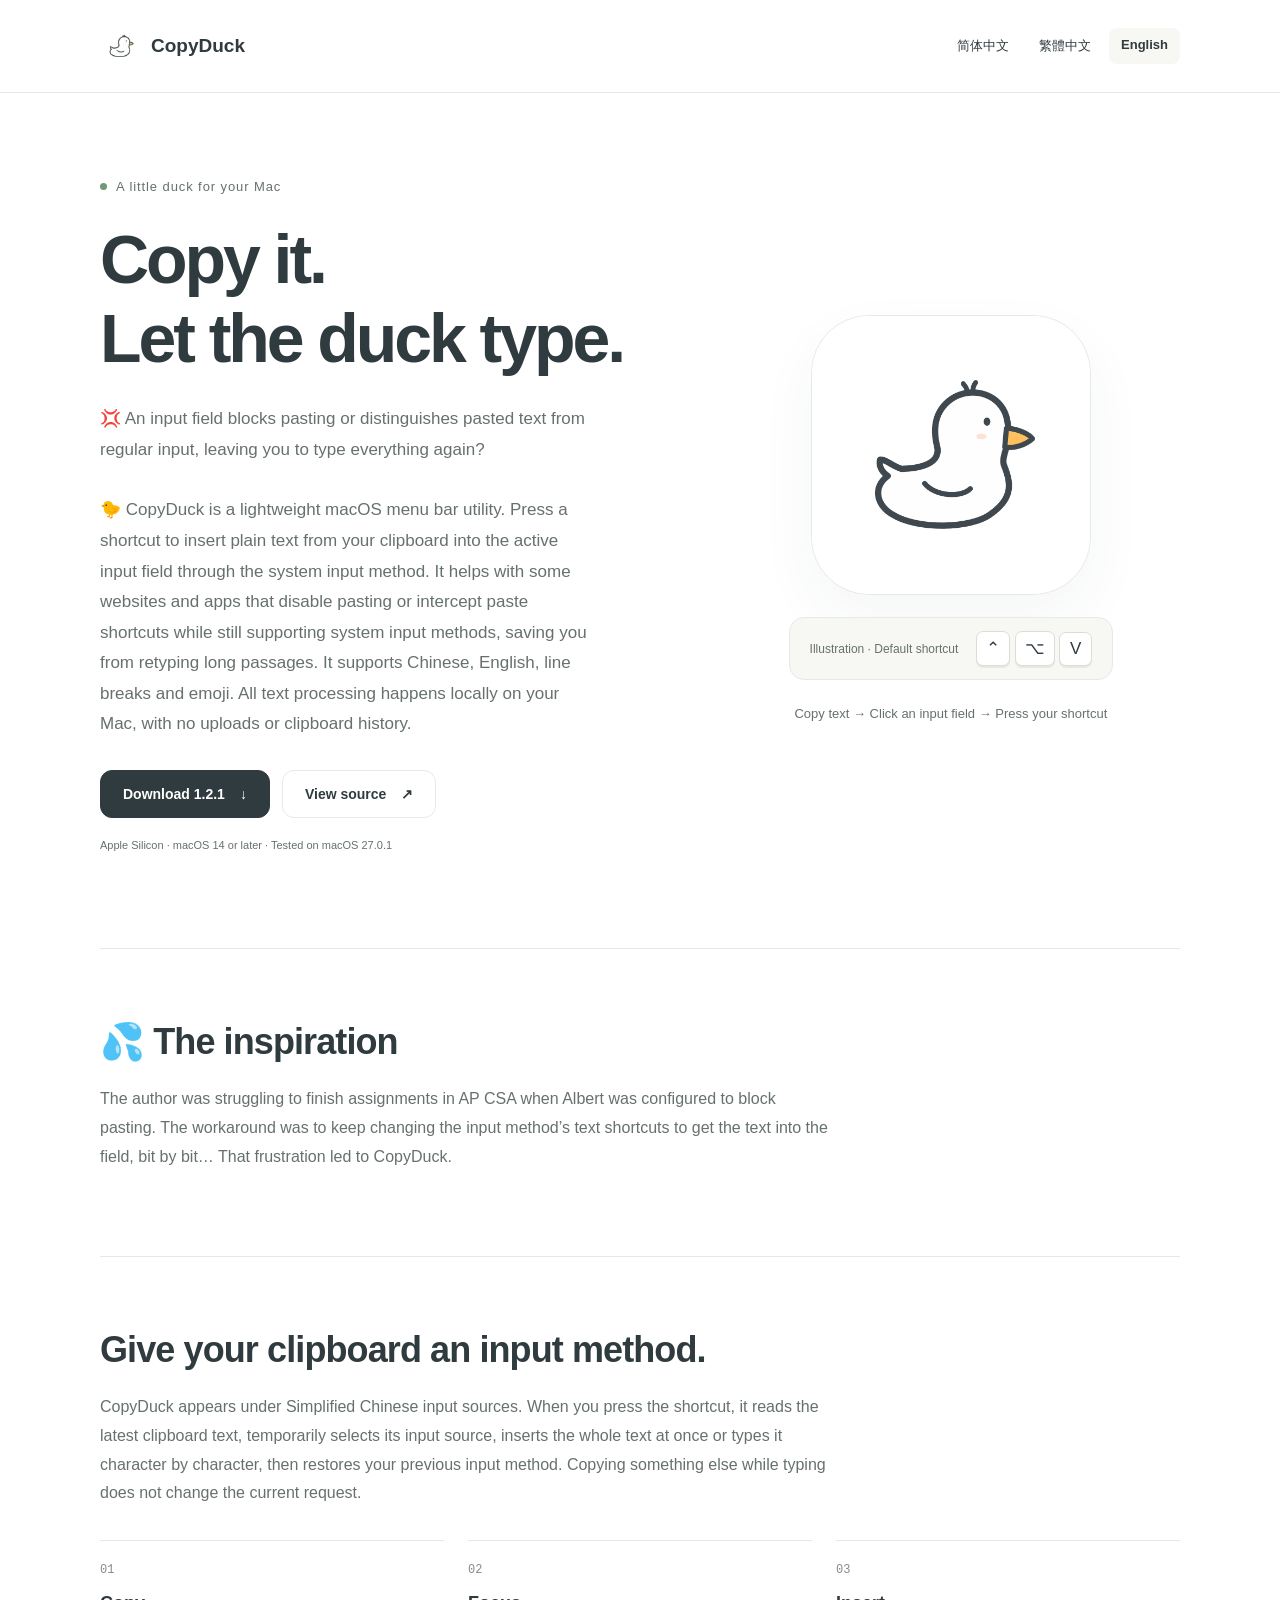
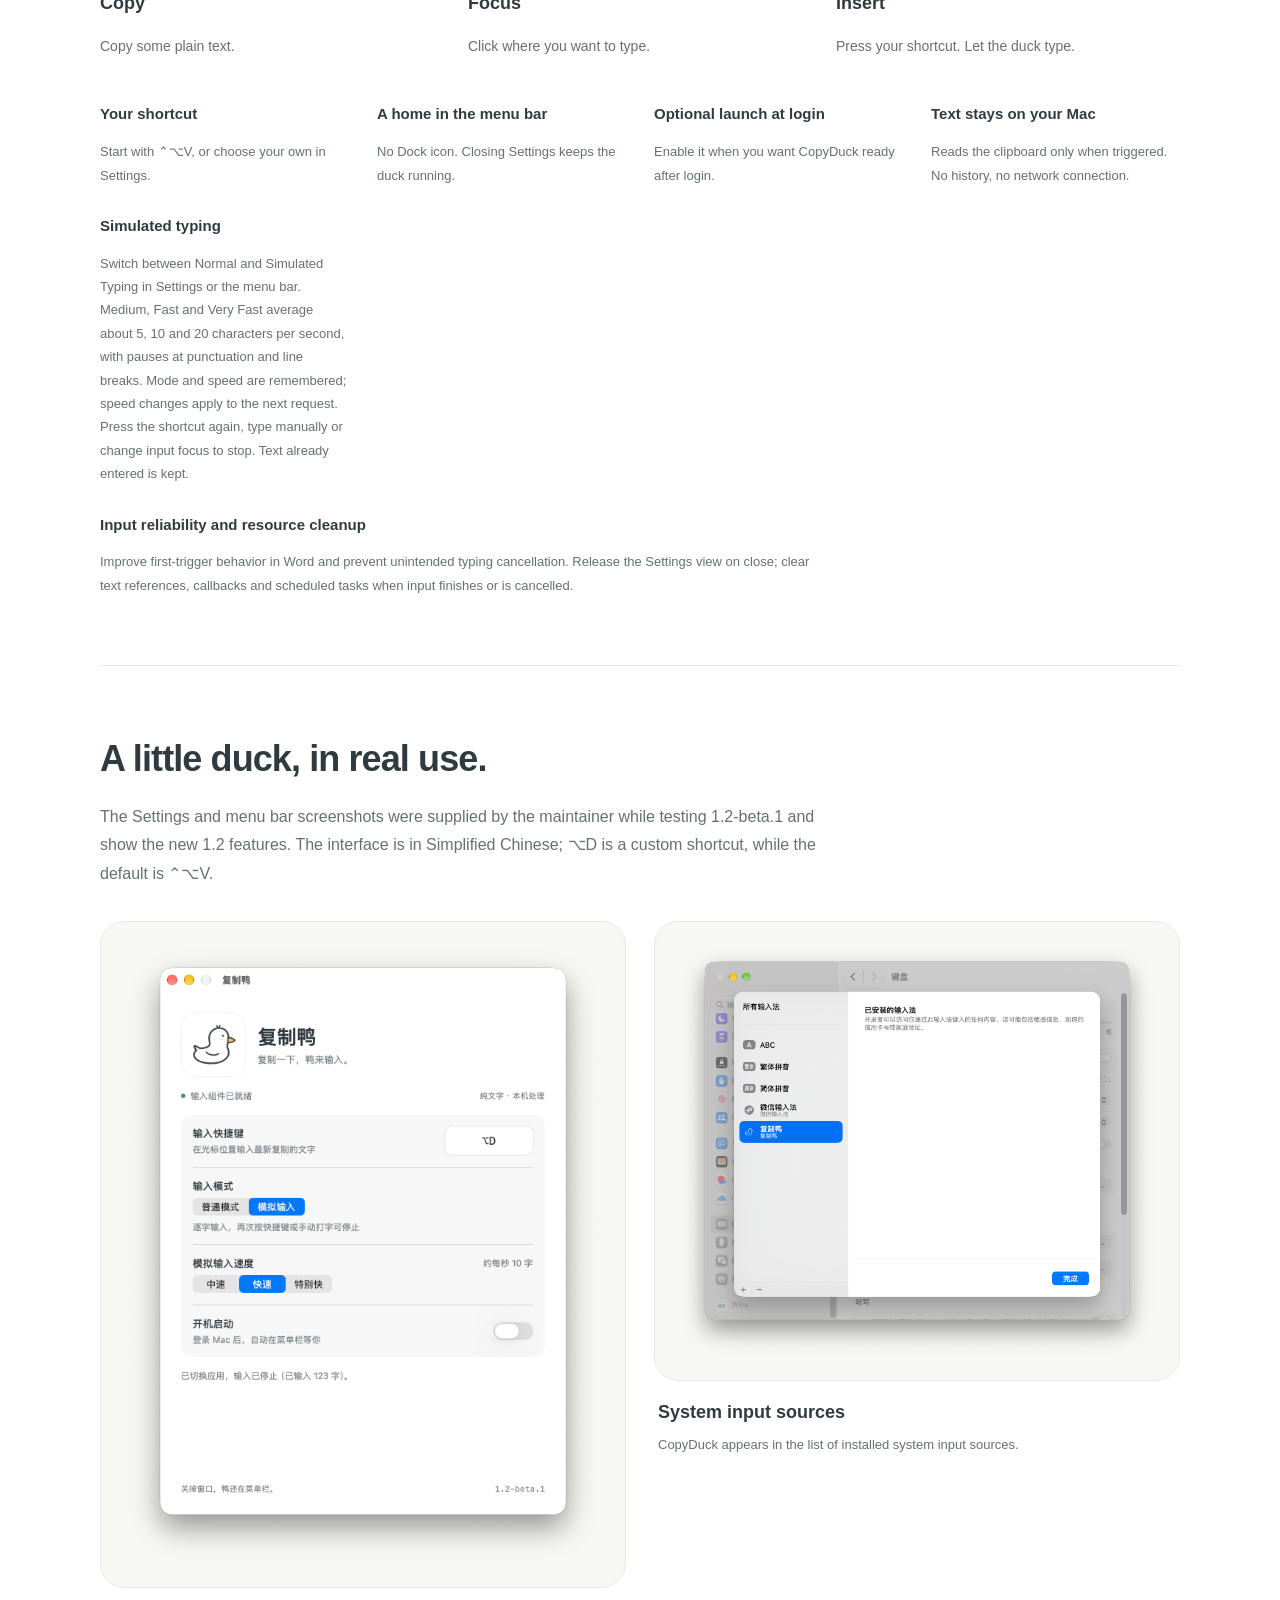
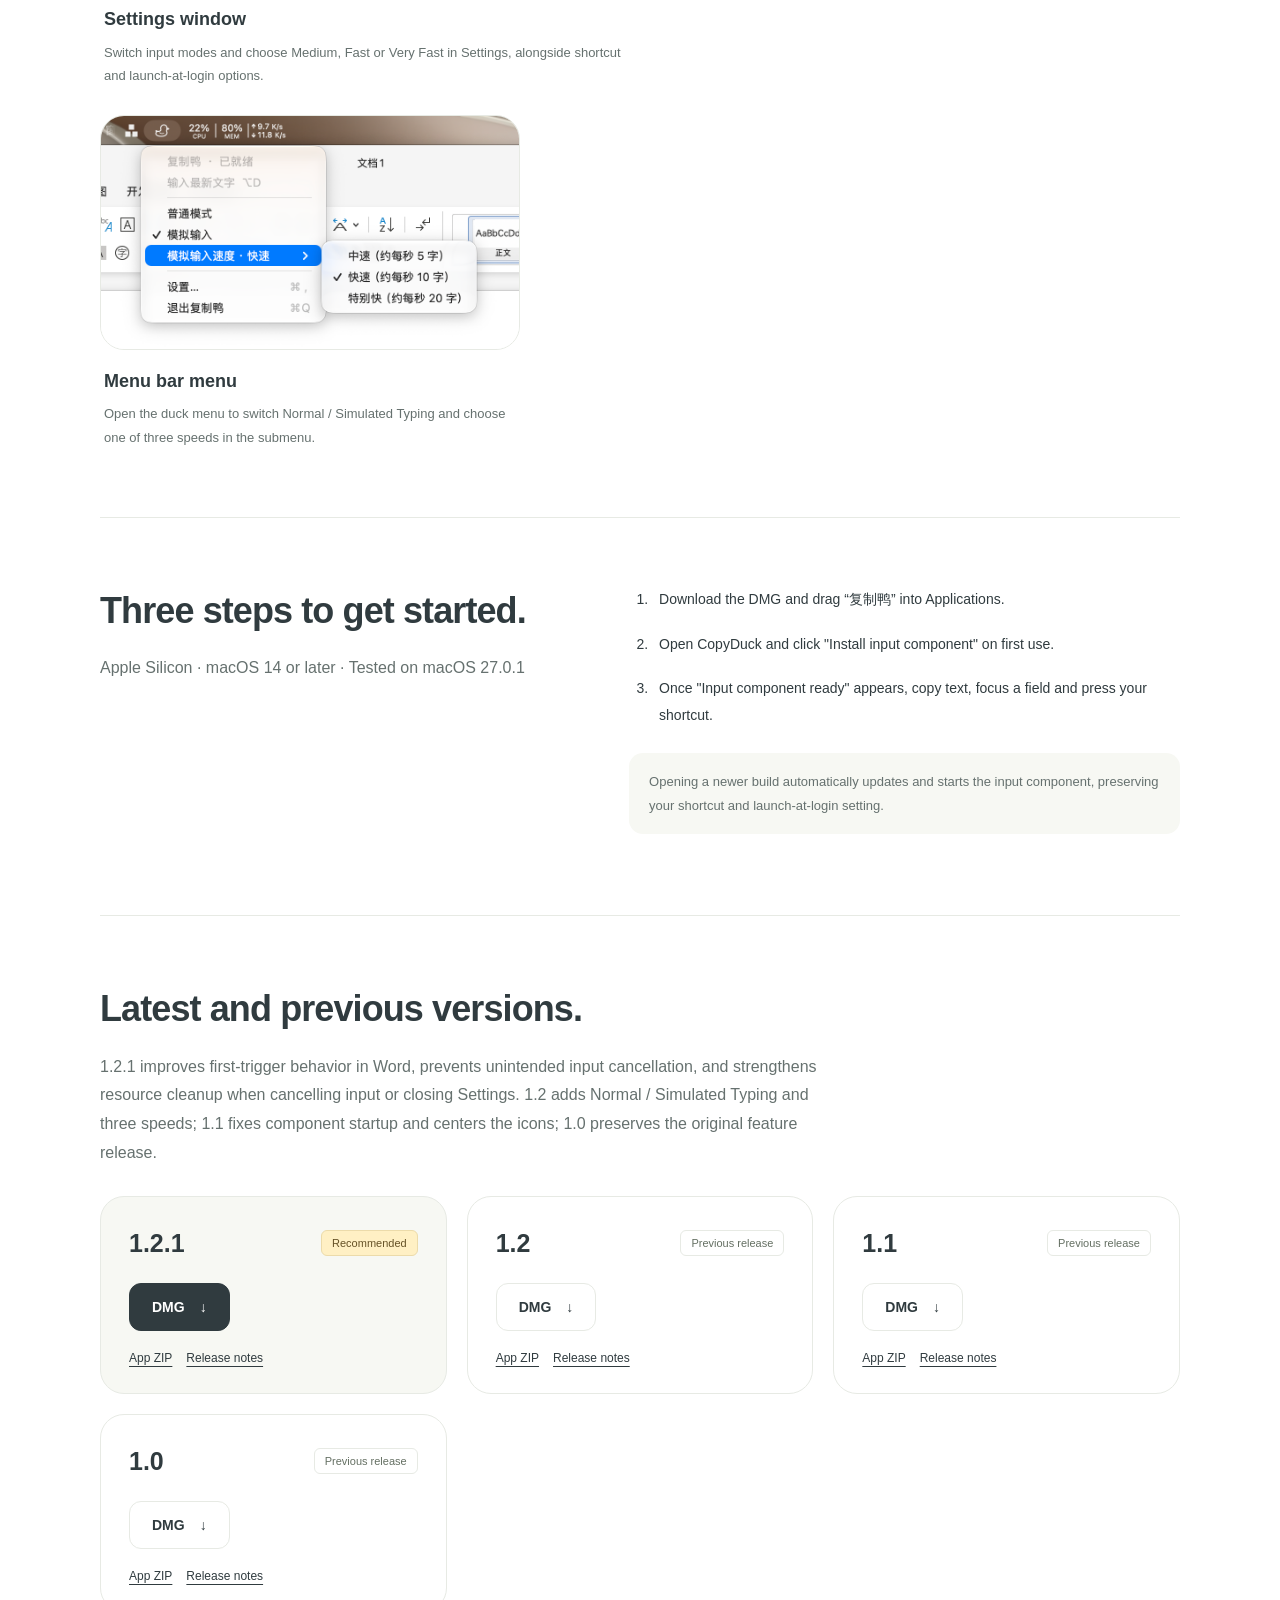
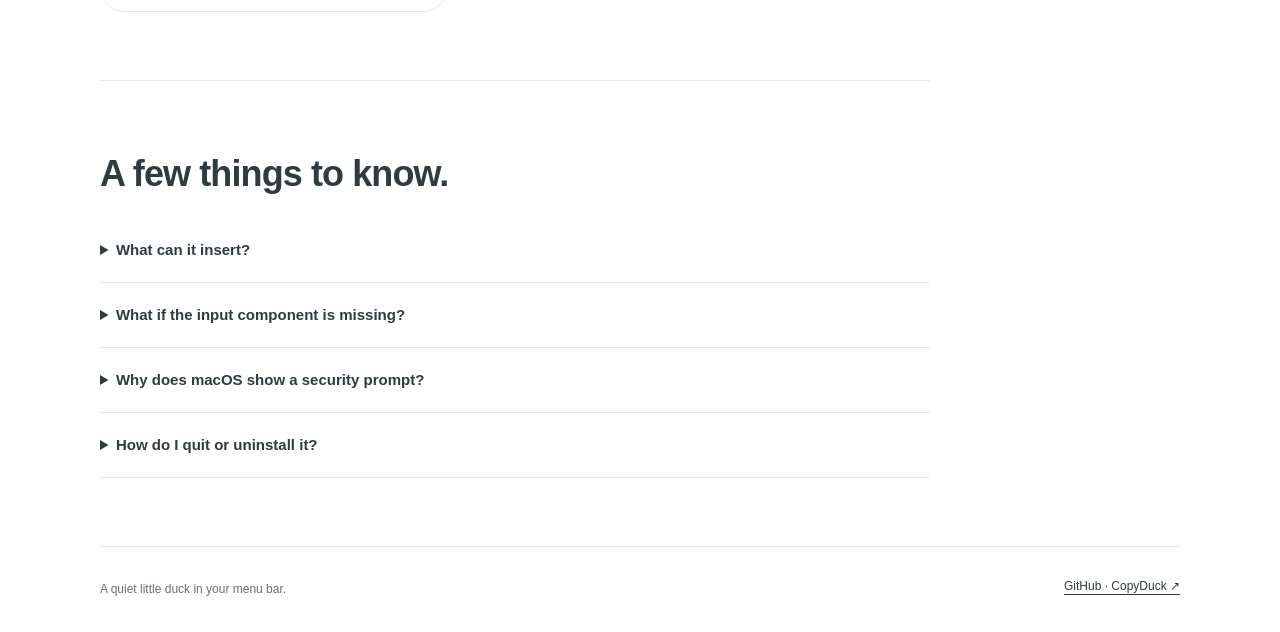
==== commit 845f46bd: "Release CopyDuck 1.2.1 with Word input and memory improvements" ====
--- a/docs/en/index.html
+++ b/docs/en/index.html
@@ -6,15 +6,19 @@
 <link rel="canonical" href="https://yuanruoyu515.github.io/CopyDuck/en/index.html"><link rel="alternate" hreflang="zh-Hans" href="https://yuanruoyu515.github.io/CopyDuck/index.html"><link rel="alternate" hreflang="zh-Hant" href="https://yuanruoyu515.github.io/CopyDuck/zh-Hant/index.html"><link rel="alternate" hreflang="en" href="https://yuanruoyu515.github.io/CopyDuck/en/index.html"><link rel="icon" href="../assets/favicon.png"><link rel="stylesheet" href="../style.css"></head>
 <body><a class="skip" href="#main">Skip to content</a>
 <header><div class="top wrap"><a class="brand" href="../en/index.html"><img src="../assets/favicon.png" alt="" width="42" height="42">CopyDuck</a><nav class="language" aria-label="Choose language"><a href="../index.html" lang="zh-Hans" hreflang="zh-Hans">简体中文</a><a href="../zh-Hant/index.html" lang="zh-Hant" hreflang="zh-Hant">繁體中文</a><a href="../en/index.html" lang="en" hreflang="en" aria-current="page">English</a></nav></div></header>
-<main id="main" class="wrap"><section class="hero"><div><p class="eyebrow">A little duck for your Mac</p><h1>Copy it.<br>Let the duck type.</h1><p class="lead">💢 An input field blocks pasting or distinguishes pasted text from regular input, leaving you to type everything again?</p><p class="lead">🐤 CopyDuck is a lightweight macOS menu bar utility. Press a shortcut to insert plain text from your clipboard into the active input field through the system input method. It helps with some websites and apps that disable pasting or intercept paste shortcuts while still supporting system input methods, saving you from retyping long passages. It supports Chinese, English, line breaks and emoji. All text processing happens locally on your Mac, with no uploads or clipboard history.</p><div class="actions"><a class="button primary" href="https://github.com/yuanruoyu515/CopyDuck/releases/download/v1.2/CopyDuck-1.2-arm64.dmg">Download 1.2 <span aria-hidden="true">↓</span></a><a class="button" href="https://github.com/yuanruoyu515/CopyDuck">View source <span aria-hidden="true">↗</span></a></div><p class="compatibility">Apple Silicon · macOS 14 or later · Tested on macOS 27.0.1</p></div>
+<main id="main" class="wrap"><section class="hero"><div><p class="eyebrow">A little duck for your Mac</p><h1>Copy it.<br>Let the duck type.</h1><p class="lead">💢 An input field blocks pasting or distinguishes pasted text from regular input, leaving you to type everything again?</p><p class="lead">🐤 CopyDuck is a lightweight macOS menu bar utility. Press a shortcut to insert plain text from your clipboard into the active input field through the system input method. It helps with some websites and apps that disable pasting or intercept paste shortcuts while still supporting system input methods, saving you from retyping long passages. It supports Chinese, English, line breaks and emoji. All text processing happens locally on your Mac, with no uploads or clipboard history.</p><div class="actions"><a class="button primary" href="https://github.com/yuanruoyu515/CopyDuck/releases/download/v1.2.1/CopyDuck-1.2.1-arm64.dmg">Download 1.2.1 <span aria-hidden="true">↓</span></a><a class="button" href="https://github.com/yuanruoyu515/CopyDuck">View source <span aria-hidden="true">↗</span></a></div><p class="compatibility">Apple Silicon · macOS 14 or later · Tested on macOS 27.0.1</p></div>
 <div class="duck-stage"><div class="duck-card"><img src="../assets/duck.png" alt="" width="512" height="512" fetchpriority="high"></div><div class="shortcut"><span>Illustration · Default shortcut</span><div aria-label="Control Option V"><kbd>⌃</kbd> <kbd>⌥</kbd> <kbd>V</kbd></div></div><p class="example-text">Copy text → Click an input field → Press your shortcut</p></div></section>
 <section class="section"><div class="intro"><h2>💦 The inspiration</h2><p>The author was struggling to finish assignments in AP CSA when Albert was configured to block pasting. The workaround was to keep changing the input method’s text shortcuts to get the text into the field, bit by bit… That frustration led to CopyDuck.</p></div></section>
-<section class="section"><div class="intro"><h2>Give your clipboard an input method.</h2><p>CopyDuck appears under Simplified Chinese input sources. When you press the shortcut, it reads the latest clipboard text, temporarily selects its input source, inserts the whole text at once or types it character by character, then restores your previous input method. Copying something else while typing does not change the current request.</p></div><ol class="flow"><li><span class="number">01</span><h3>Copy</h3><p>Copy some plain text.</p></li><li><span class="number">02</span><h3>Focus</h3><p>Click where you want to type.</p></li><li><span class="number">03</span><h3>Insert</h3><p>Press your shortcut. Let the duck type.</p></li></ol><div class="features"><article><h3>Your shortcut</h3><p>Start with ⌃⌥V, or choose your own in Settings.</p></article><article><h3>A home in the menu bar</h3><p>No Dock icon. Closing Settings keeps the duck running.</p></article><article><h3>Optional launch at login</h3><p>Enable it when you want CopyDuck ready after login.</p></article><article><h3>Text stays on your Mac</h3><p>Reads the clipboard only when triggered. No history, no network connection.</p></article><article><h3>Simulated typing</h3><p>Switch between Normal and Simulated Typing in Settings or the menu bar. Medium, Fast and Very Fast average about 5, 10 and 20 characters per second, with pauses at punctuation and line breaks. Mode and speed are remembered; speed changes apply to the next request. Press the shortcut again, type manually or change input focus to stop. Text already entered is kept.</p></article></div></section>
+<section class="section"><div class="intro"><h2>Give your clipboard an input method.</h2><p>CopyDuck appears under Simplified Chinese input sources. When you press the shortcut, it reads the latest clipboard text, temporarily selects its input source, inserts the whole text at once or types it character by character, then restores your previous input method. Copying something else while typing does not change the current request.</p></div><ol class="flow"><li><span class="number">01</span><h3>Copy</h3><p>Copy some plain text.</p></li><li><span class="number">02</span><h3>Focus</h3><p>Click where you want to type.</p></li><li><span class="number">03</span><h3>Insert</h3><p>Press your shortcut. Let the duck type.</p></li></ol><div class="features"><article><h3>Your shortcut</h3><p>Start with ⌃⌥V, or choose your own in Settings.</p></article><article><h3>A home in the menu bar</h3><p>No Dock icon. Closing Settings keeps the duck running.</p></article><article><h3>Optional launch at login</h3><p>Enable it when you want CopyDuck ready after login.</p></article><article><h3>Text stays on your Mac</h3><p>Reads the clipboard only when triggered. No history, no network connection.</p></article><article><h3>Simulated typing</h3><p>Switch between Normal and Simulated Typing in Settings or the menu bar. Medium, Fast and Very Fast average about 5, 10 and 20 characters per second, with pauses at punctuation and line breaks. Mode and speed are remembered; speed changes apply to the next request. Press the shortcut again, type manually or change input focus to stop. Text already entered is kept.</p></article><article><h3>Input reliability and resource cleanup</h3><p>Improve first-trigger behavior in Word and prevent unintended typing cancellation. Release the Settings view on close; clear text references, callbacks and scheduled tasks when input finishes or is cancelled.</p></article></div></section>
 <section class="section screenshots"><h2>A little duck, in real use.</h2><p class="intro">The Settings and menu bar screenshots were supplied by the maintainer while testing 1.2-beta.1 and show the new 1.2 features. The interface is in Simplified Chinese; ⌥D is a custom shortcut, while the default is ⌃⌥V.</p><div class="screenshot-grid"><figure class="screenshot"><a href="../assets/settings.png"><img src="../assets/settings.png" alt="Settings window" width="1324" height="1708" loading="lazy"></a><figcaption><h3>Settings window</h3><p>Switch input modes and choose Medium, Fast or Very Fast in Settings, alongside shortcut and launch-at-login options.</p></figcaption></figure><figure class="screenshot"><a href="../assets/input-sources.png"><img src="../assets/input-sources.png" alt="System input sources" width="1704" height="1474" loading="lazy"></a><figcaption><h3>System input sources</h3><p>CopyDuck appears in the list of installed system input sources.</p></figcaption></figure><figure class="screenshot"><a href="../assets/menu-bar.png"><img src="../assets/menu-bar.png" alt="Menu bar menu" width="948" height="528" loading="lazy"></a><figcaption><h3>Menu bar menu</h3><p>Open the duck menu to switch Normal / Simulated Typing and choose one of three speeds in the submenu.</p></figcaption></figure></div></section>
 <section class="section install"><div><h2>Three steps to get started.</h2><p>Apple Silicon · macOS 14 or later · Tested on macOS 27.0.1</p></div><div><ol><li>Download the DMG and drag “复制鸭” into Applications.</li><li>Open CopyDuck and click &quot;Install input component&quot; on first use.</li><li>Once &quot;Input component ready&quot; appears, copy text, focus a field and press your shortcut.</li></ol><p class="install-note">Opening a newer build automatically updates and starts the input component, preserving your shortcut and launch-at-login setting.</p></div></section>
-<section class="section" id="downloads"><h2>Latest and previous versions.</h2><p class="intro">1.2 adds Normal / Simulated Typing mode switching and three typing speeds, available in Settings and the menu bar. 1.1 fixes component startup and centers the duck icons; 1.0 preserves the original feature release.</p><div class="releases"><article class="release current">
-      <header><h3>1.2</h3><span class="badge">Recommended</span></header>
-      <a class="button primary" href="https://github.com/yuanruoyu515/CopyDuck/releases/download/v1.2/CopyDuck-1.2-arm64.dmg">DMG <span aria-hidden="true">↓</span></a>
+<section class="section" id="downloads"><h2>Latest and previous versions.</h2><p class="intro">1.2.1 improves first-trigger behavior in Word, prevents unintended input cancellation, and strengthens resource cleanup when cancelling input or closing Settings. 1.2 adds Normal / Simulated Typing and three speeds; 1.1 fixes component startup and centers the icons; 1.0 preserves the original feature release.</p><div class="releases"><article class="release current">
+      <header><h3>1.2.1</h3><span class="badge">Recommended</span></header>
+      <a class="button primary" href="https://github.com/yuanruoyu515/CopyDuck/releases/download/v1.2.1/CopyDuck-1.2.1-arm64.dmg">DMG <span aria-hidden="true">↓</span></a>
+      <div class="release-links"><a href="https://github.com/yuanruoyu515/CopyDuck/releases/download/v1.2.1/CopyDuck-1.2.1-arm64.app.zip">App ZIP</a><a href="https://github.com/yuanruoyu515/CopyDuck/releases/tag/v1.2.1">Release notes</a></div>
+    </article><article class="release">
+      <header><h3>1.2</h3><span class="badge">Previous release</span></header>
+      <a class="button" href="https://github.com/yuanruoyu515/CopyDuck/releases/download/v1.2/CopyDuck-1.2-arm64.dmg">DMG <span aria-hidden="true">↓</span></a>
       <div class="release-links"><a href="https://github.com/yuanruoyu515/CopyDuck/releases/download/v1.2/CopyDuck-1.2-arm64.app.zip">App ZIP</a><a href="https://github.com/yuanruoyu515/CopyDuck/releases/tag/v1.2">Release notes</a></div>
     </article><article class="release">
       <header><h3>1.1</h3><span class="badge">Previous release</span></header>
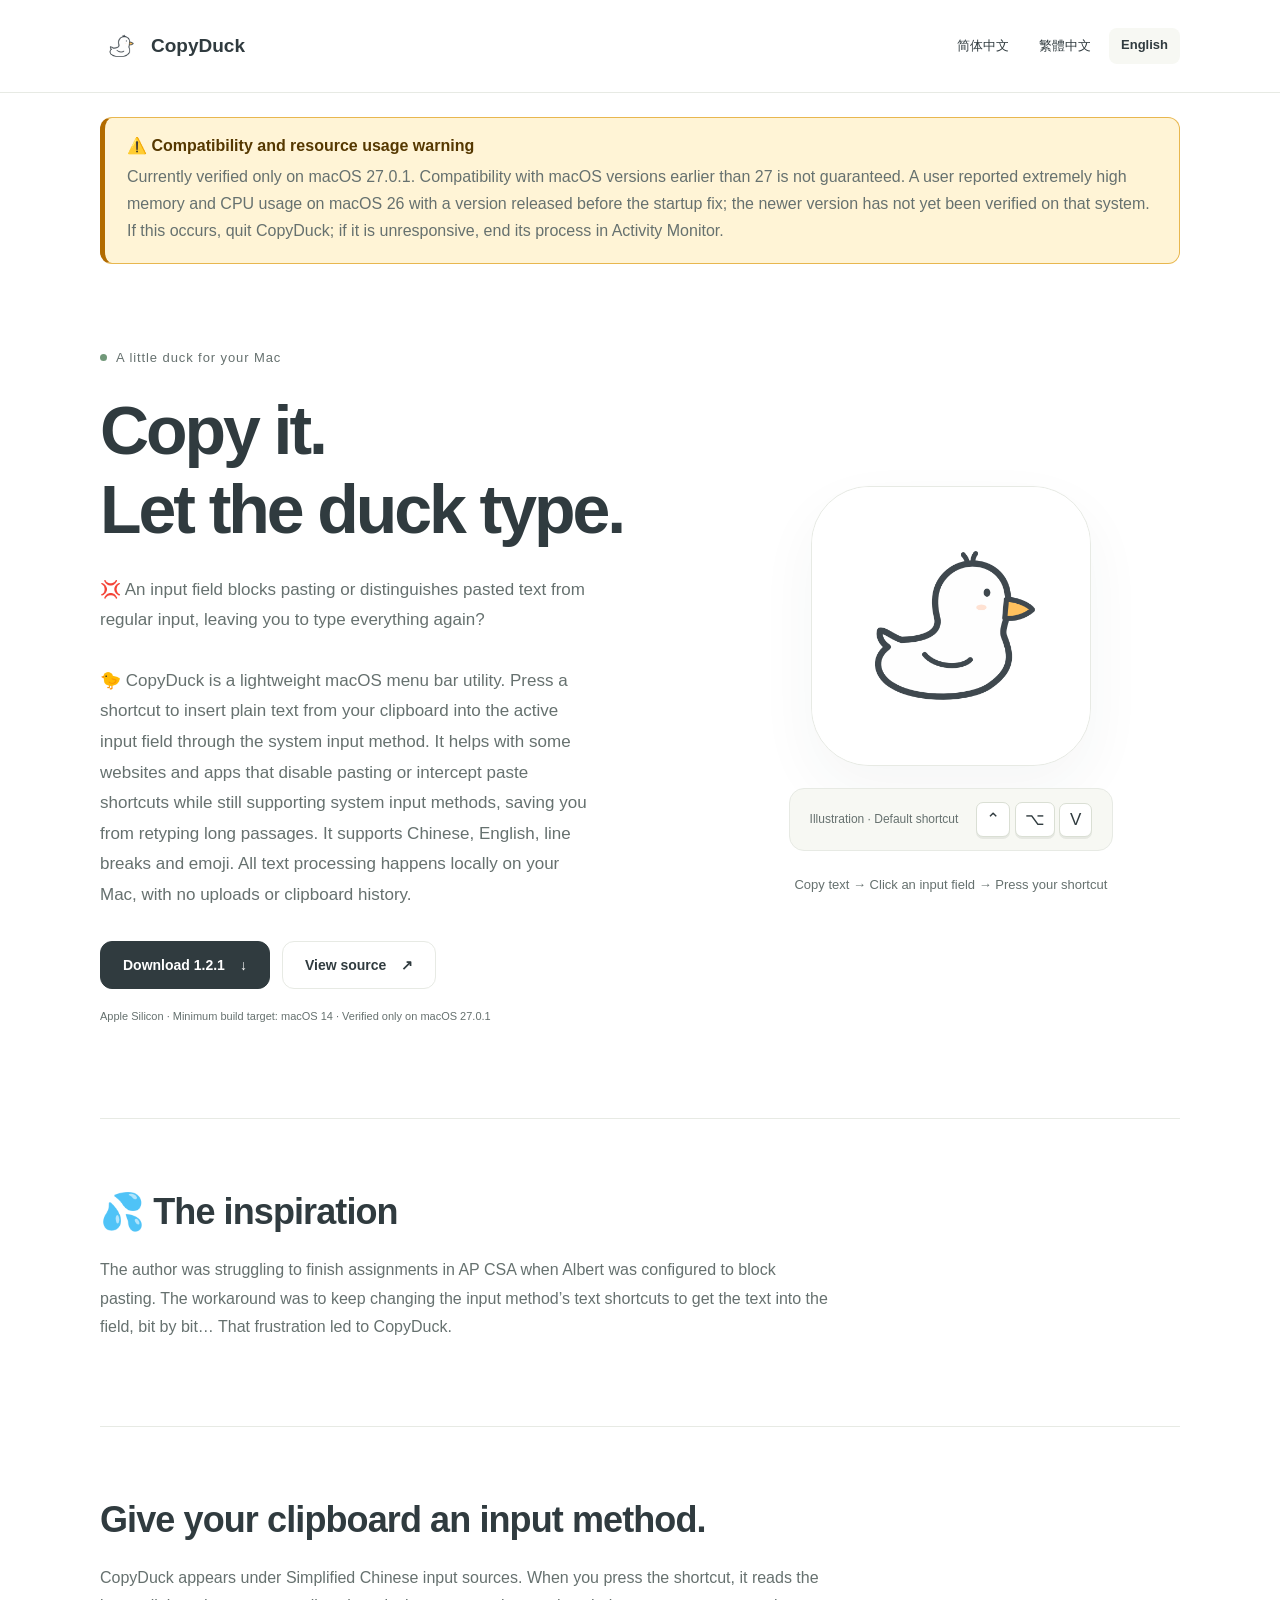
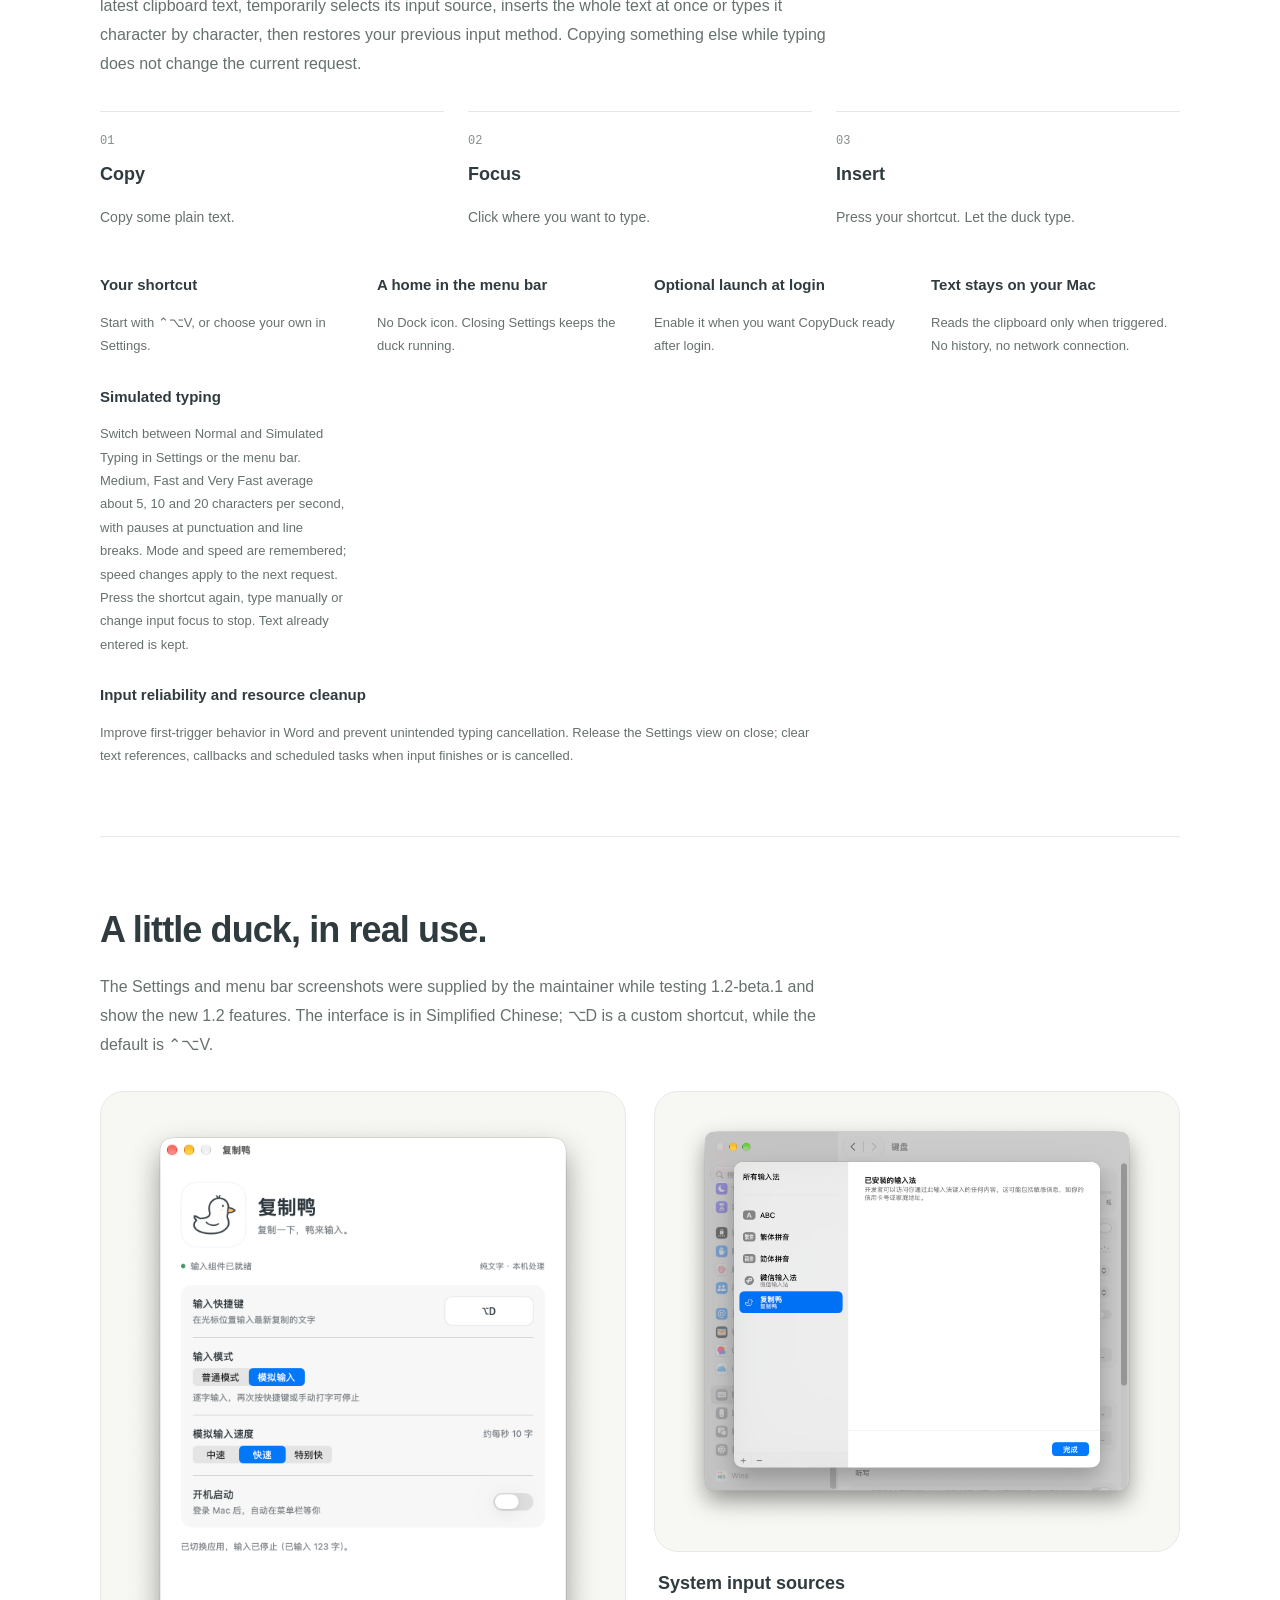
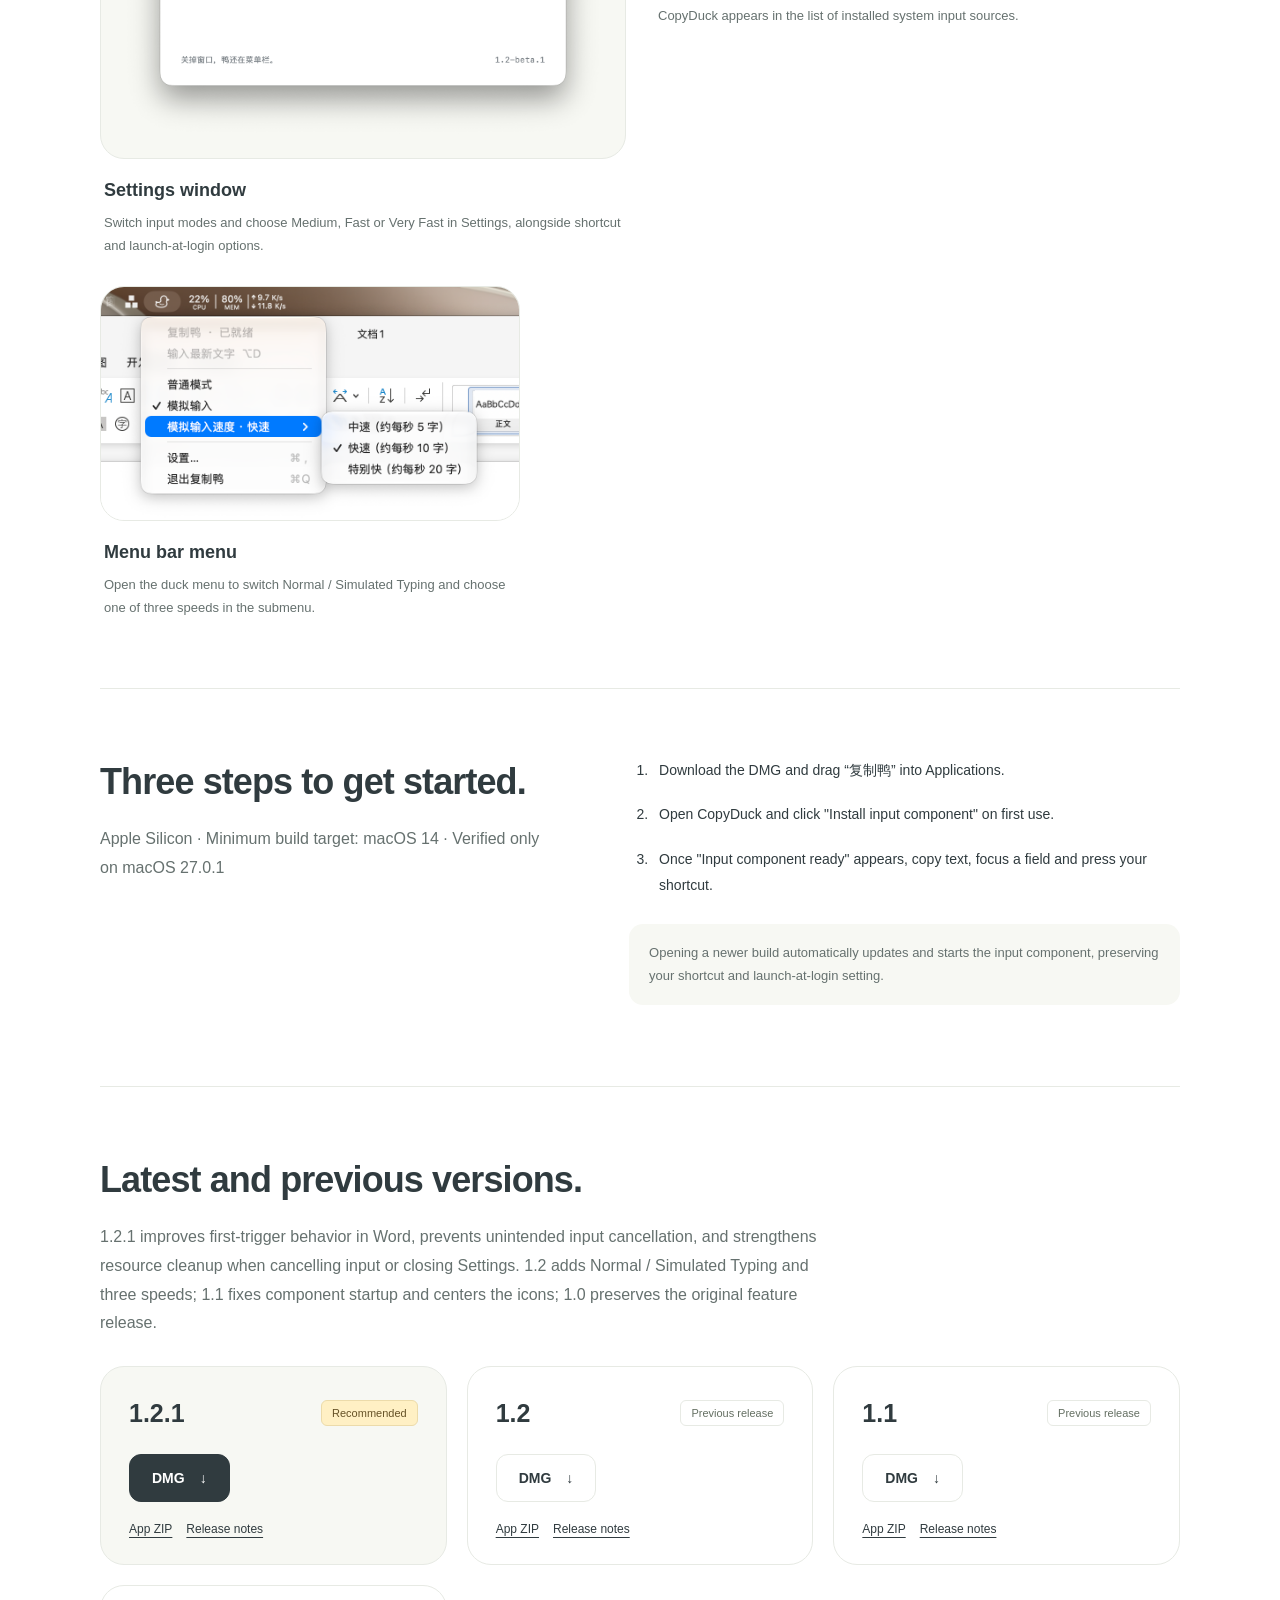
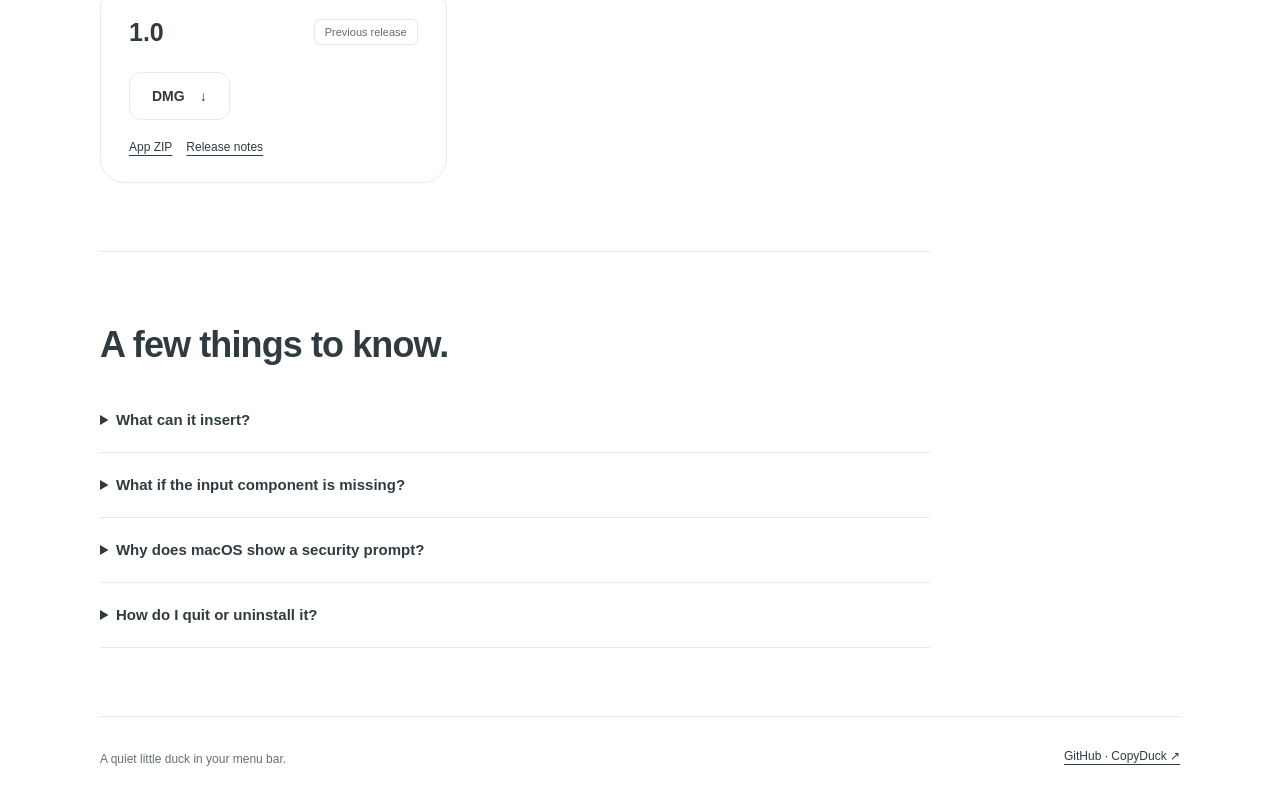
==== commit 72952e93: "docs: prominently warn about unverified older macOS versions and resource usage" ====
--- a/docs/en/index.html
+++ b/docs/en/index.html
@@ -6,12 +6,12 @@
 <link rel="canonical" href="https://yuanruoyu515.github.io/CopyDuck/en/index.html"><link rel="alternate" hreflang="zh-Hans" href="https://yuanruoyu515.github.io/CopyDuck/index.html"><link rel="alternate" hreflang="zh-Hant" href="https://yuanruoyu515.github.io/CopyDuck/zh-Hant/index.html"><link rel="alternate" hreflang="en" href="https://yuanruoyu515.github.io/CopyDuck/en/index.html"><link rel="icon" href="../assets/favicon.png"><link rel="stylesheet" href="../style.css"></head>
 <body><a class="skip" href="#main">Skip to content</a>
 <header><div class="top wrap"><a class="brand" href="../en/index.html"><img src="../assets/favicon.png" alt="" width="42" height="42">CopyDuck</a><nav class="language" aria-label="Choose language"><a href="../index.html" lang="zh-Hans" hreflang="zh-Hans">简体中文</a><a href="../zh-Hant/index.html" lang="zh-Hant" hreflang="zh-Hant">繁體中文</a><a href="../en/index.html" lang="en" hreflang="en" aria-current="page">English</a></nav></div></header>
-<main id="main" class="wrap"><section class="hero"><div><p class="eyebrow">A little duck for your Mac</p><h1>Copy it.<br>Let the duck type.</h1><p class="lead">💢 An input field blocks pasting or distinguishes pasted text from regular input, leaving you to type everything again?</p><p class="lead">🐤 CopyDuck is a lightweight macOS menu bar utility. Press a shortcut to insert plain text from your clipboard into the active input field through the system input method. It helps with some websites and apps that disable pasting or intercept paste shortcuts while still supporting system input methods, saving you from retyping long passages. It supports Chinese, English, line breaks and emoji. All text processing happens locally on your Mac, with no uploads or clipboard history.</p><div class="actions"><a class="button primary" href="https://github.com/yuanruoyu515/CopyDuck/releases/download/v1.2.1/CopyDuck-1.2.1-arm64.dmg">Download 1.2.1 <span aria-hidden="true">↓</span></a><a class="button" href="https://github.com/yuanruoyu515/CopyDuck">View source <span aria-hidden="true">↗</span></a></div><p class="compatibility">Apple Silicon · macOS 14 or later · Tested on macOS 27.0.1</p></div>
+<main id="main" class="wrap"><aside class="compatibility-warning" role="note"><strong>⚠️ Compatibility and resource usage warning</strong><p>Currently verified only on macOS 27.0.1. Compatibility with macOS versions earlier than 27 is not guaranteed. A user reported extremely high memory and CPU usage on macOS 26 with a version released before the startup fix; the newer version has not yet been verified on that system. If this occurs, quit CopyDuck; if it is unresponsive, end its process in Activity Monitor.</p></aside><section class="hero"><div><p class="eyebrow">A little duck for your Mac</p><h1>Copy it.<br>Let the duck type.</h1><p class="lead">💢 An input field blocks pasting or distinguishes pasted text from regular input, leaving you to type everything again?</p><p class="lead">🐤 CopyDuck is a lightweight macOS menu bar utility. Press a shortcut to insert plain text from your clipboard into the active input field through the system input method. It helps with some websites and apps that disable pasting or intercept paste shortcuts while still supporting system input methods, saving you from retyping long passages. It supports Chinese, English, line breaks and emoji. All text processing happens locally on your Mac, with no uploads or clipboard history.</p><div class="actions"><a class="button primary" href="https://github.com/yuanruoyu515/CopyDuck/releases/download/v1.2.1/CopyDuck-1.2.1-arm64.dmg">Download 1.2.1 <span aria-hidden="true">↓</span></a><a class="button" href="https://github.com/yuanruoyu515/CopyDuck">View source <span aria-hidden="true">↗</span></a></div><p class="compatibility">Apple Silicon · Minimum build target: macOS 14 · Verified only on macOS 27.0.1</p></div>
 <div class="duck-stage"><div class="duck-card"><img src="../assets/duck.png" alt="" width="512" height="512" fetchpriority="high"></div><div class="shortcut"><span>Illustration · Default shortcut</span><div aria-label="Control Option V"><kbd>⌃</kbd> <kbd>⌥</kbd> <kbd>V</kbd></div></div><p class="example-text">Copy text → Click an input field → Press your shortcut</p></div></section>
 <section class="section"><div class="intro"><h2>💦 The inspiration</h2><p>The author was struggling to finish assignments in AP CSA when Albert was configured to block pasting. The workaround was to keep changing the input method’s text shortcuts to get the text into the field, bit by bit… That frustration led to CopyDuck.</p></div></section>
 <section class="section"><div class="intro"><h2>Give your clipboard an input method.</h2><p>CopyDuck appears under Simplified Chinese input sources. When you press the shortcut, it reads the latest clipboard text, temporarily selects its input source, inserts the whole text at once or types it character by character, then restores your previous input method. Copying something else while typing does not change the current request.</p></div><ol class="flow"><li><span class="number">01</span><h3>Copy</h3><p>Copy some plain text.</p></li><li><span class="number">02</span><h3>Focus</h3><p>Click where you want to type.</p></li><li><span class="number">03</span><h3>Insert</h3><p>Press your shortcut. Let the duck type.</p></li></ol><div class="features"><article><h3>Your shortcut</h3><p>Start with ⌃⌥V, or choose your own in Settings.</p></article><article><h3>A home in the menu bar</h3><p>No Dock icon. Closing Settings keeps the duck running.</p></article><article><h3>Optional launch at login</h3><p>Enable it when you want CopyDuck ready after login.</p></article><article><h3>Text stays on your Mac</h3><p>Reads the clipboard only when triggered. No history, no network connection.</p></article><article><h3>Simulated typing</h3><p>Switch between Normal and Simulated Typing in Settings or the menu bar. Medium, Fast and Very Fast average about 5, 10 and 20 characters per second, with pauses at punctuation and line breaks. Mode and speed are remembered; speed changes apply to the next request. Press the shortcut again, type manually or change input focus to stop. Text already entered is kept.</p></article><article><h3>Input reliability and resource cleanup</h3><p>Improve first-trigger behavior in Word and prevent unintended typing cancellation. Release the Settings view on close; clear text references, callbacks and scheduled tasks when input finishes or is cancelled.</p></article></div></section>
 <section class="section screenshots"><h2>A little duck, in real use.</h2><p class="intro">The Settings and menu bar screenshots were supplied by the maintainer while testing 1.2-beta.1 and show the new 1.2 features. The interface is in Simplified Chinese; ⌥D is a custom shortcut, while the default is ⌃⌥V.</p><div class="screenshot-grid"><figure class="screenshot"><a href="../assets/settings.png"><img src="../assets/settings.png" alt="Settings window" width="1324" height="1708" loading="lazy"></a><figcaption><h3>Settings window</h3><p>Switch input modes and choose Medium, Fast or Very Fast in Settings, alongside shortcut and launch-at-login options.</p></figcaption></figure><figure class="screenshot"><a href="../assets/input-sources.png"><img src="../assets/input-sources.png" alt="System input sources" width="1704" height="1474" loading="lazy"></a><figcaption><h3>System input sources</h3><p>CopyDuck appears in the list of installed system input sources.</p></figcaption></figure><figure class="screenshot"><a href="../assets/menu-bar.png"><img src="../assets/menu-bar.png" alt="Menu bar menu" width="948" height="528" loading="lazy"></a><figcaption><h3>Menu bar menu</h3><p>Open the duck menu to switch Normal / Simulated Typing and choose one of three speeds in the submenu.</p></figcaption></figure></div></section>
-<section class="section install"><div><h2>Three steps to get started.</h2><p>Apple Silicon · macOS 14 or later · Tested on macOS 27.0.1</p></div><div><ol><li>Download the DMG and drag “复制鸭” into Applications.</li><li>Open CopyDuck and click &quot;Install input component&quot; on first use.</li><li>Once &quot;Input component ready&quot; appears, copy text, focus a field and press your shortcut.</li></ol><p class="install-note">Opening a newer build automatically updates and starts the input component, preserving your shortcut and launch-at-login setting.</p></div></section>
+<section class="section install"><div><h2>Three steps to get started.</h2><p>Apple Silicon · Minimum build target: macOS 14 · Verified only on macOS 27.0.1</p></div><div><ol><li>Download the DMG and drag “复制鸭” into Applications.</li><li>Open CopyDuck and click &quot;Install input component&quot; on first use.</li><li>Once &quot;Input component ready&quot; appears, copy text, focus a field and press your shortcut.</li></ol><p class="install-note">Opening a newer build automatically updates and starts the input component, preserving your shortcut and launch-at-login setting.</p></div></section>
 <section class="section" id="downloads"><h2>Latest and previous versions.</h2><p class="intro">1.2.1 improves first-trigger behavior in Word, prevents unintended input cancellation, and strengthens resource cleanup when cancelling input or closing Settings. 1.2 adds Normal / Simulated Typing and three speeds; 1.1 fixes component startup and centers the icons; 1.0 preserves the original feature release.</p><div class="releases"><article class="release current">
       <header><h3>1.2.1</h3><span class="badge">Recommended</span></header>
       <a class="button primary" href="https://github.com/yuanruoyu515/CopyDuck/releases/download/v1.2.1/CopyDuck-1.2.1-arm64.dmg">DMG <span aria-hidden="true">↓</span></a>
--- a/docs/style.css
+++ b/docs/style.css
@@ -5,3 +5,8 @@
 .screenshot-grid{display:grid;grid-template-columns:1fr 1fr;gap:28px;margin-top:32px;align-items:start}.screenshot{margin:0;min-width:0}.screenshot a{display:flex;align-items:center;justify-content:center;background:var(--soft);border:1px solid var(--line);border-radius:var(--radius);padding:18px;overflow:hidden}.screenshot img{width:100%;height:auto}.screenshot figcaption{padding:18px 4px 0}.screenshot h3{margin-bottom:8px}.screenshot p{font-size:13px;margin-bottom:0}.screenshot:last-child{max-width:420px}.screenshot:last-child a{padding:0}.screenshot a:hover{border-color:#c9d2c5}@media(max-width:760px){.screenshot-grid{grid-template-columns:1fr;gap:24px}.screenshot:last-child{max-width:100%}.screenshot a{padding:12px}}
 
 .features article:last-child{grid-column:1/-1;max-width:730px}
+
+/* Keep the compatibility notice visible before the download call to action. */
+.compatibility-warning { margin-top: 24px; padding: 18px 22px; border: 1px solid #e8b74f; border-left: 5px solid #b26b00; border-radius: 12px; background: #fff4d6; color: #553800; }
+.compatibility-warning strong { display: block; font-size: 16px; }
+.compatibility-warning p { margin: 8px 0 0; line-height: 1.7; }
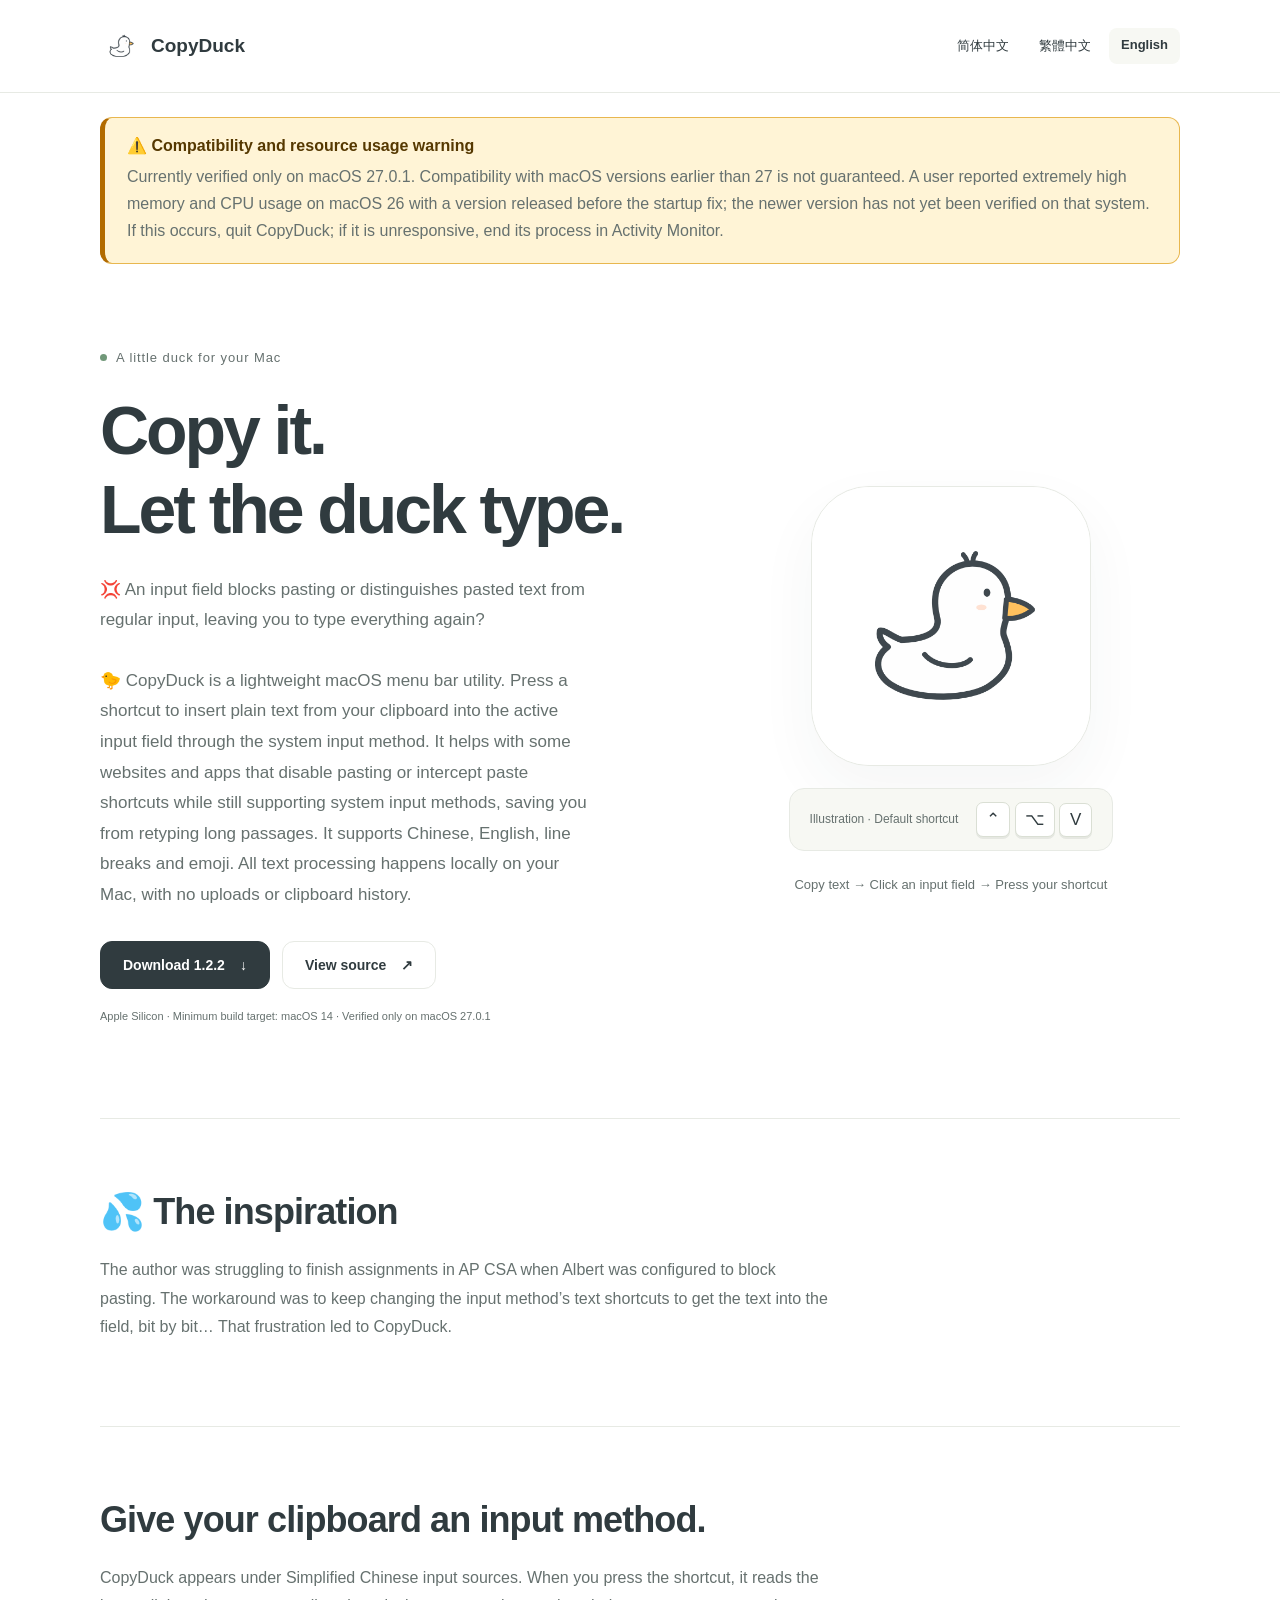
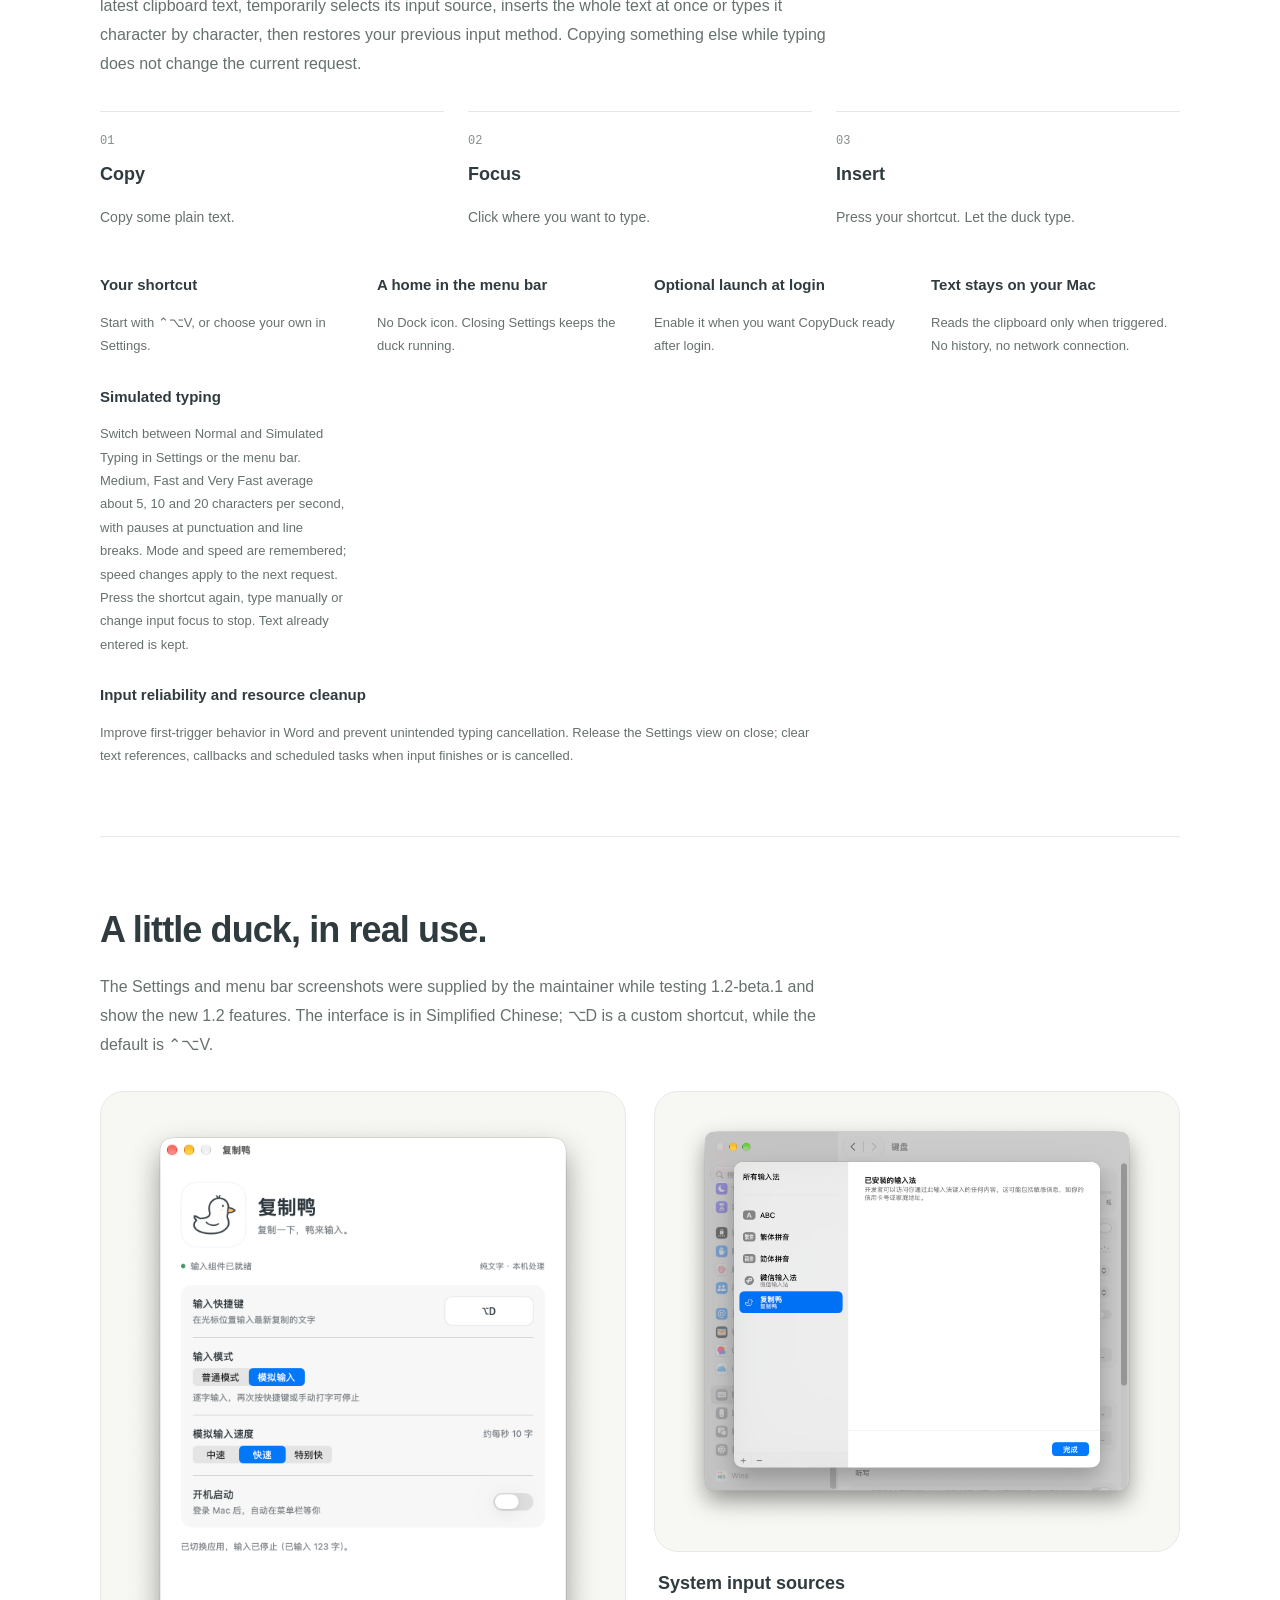
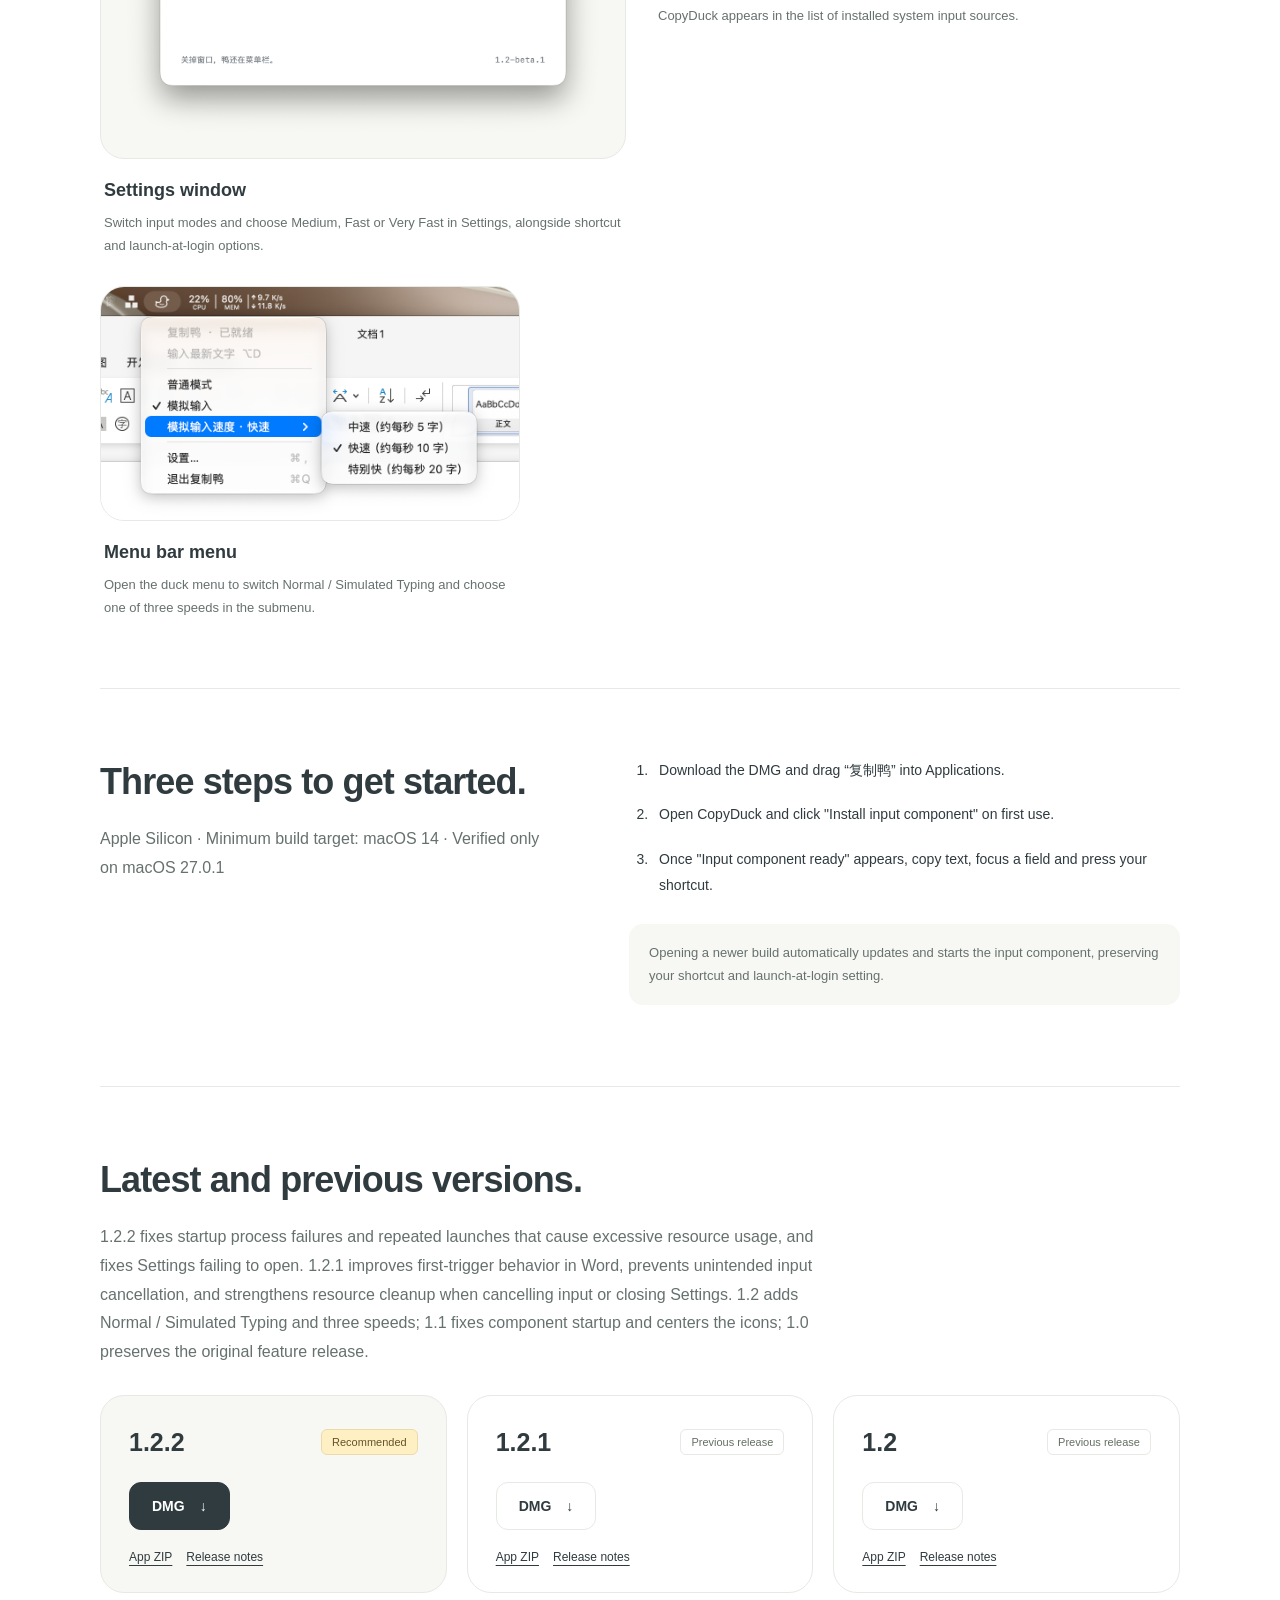
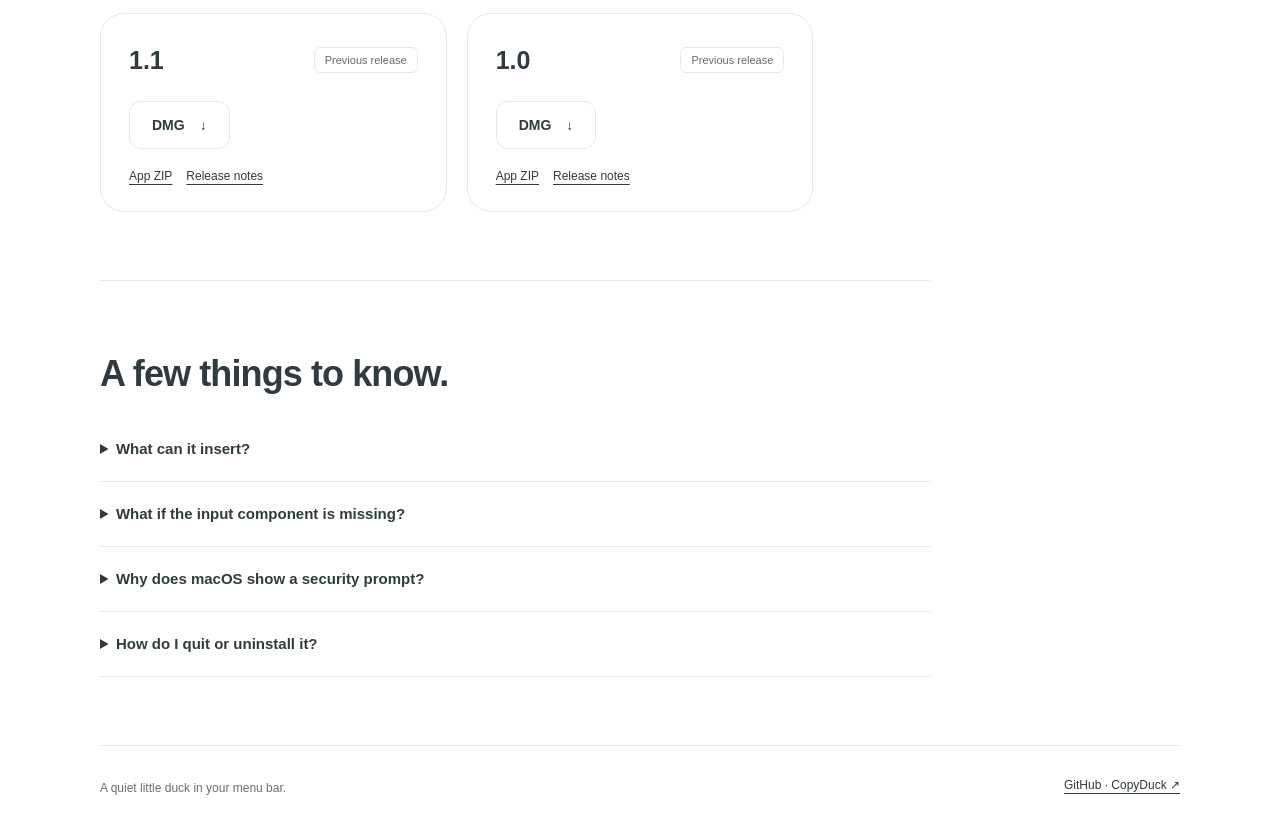
==== commit bf5affa4: "Release CopyDuck 1.2.2 with startup process and resource usage fixes" ====
--- a/docs/en/index.html
+++ b/docs/en/index.html
@@ -6,15 +6,19 @@
 <link rel="canonical" href="https://yuanruoyu515.github.io/CopyDuck/en/index.html"><link rel="alternate" hreflang="zh-Hans" href="https://yuanruoyu515.github.io/CopyDuck/index.html"><link rel="alternate" hreflang="zh-Hant" href="https://yuanruoyu515.github.io/CopyDuck/zh-Hant/index.html"><link rel="alternate" hreflang="en" href="https://yuanruoyu515.github.io/CopyDuck/en/index.html"><link rel="icon" href="../assets/favicon.png"><link rel="stylesheet" href="../style.css"></head>
 <body><a class="skip" href="#main">Skip to content</a>
 <header><div class="top wrap"><a class="brand" href="../en/index.html"><img src="../assets/favicon.png" alt="" width="42" height="42">CopyDuck</a><nav class="language" aria-label="Choose language"><a href="../index.html" lang="zh-Hans" hreflang="zh-Hans">简体中文</a><a href="../zh-Hant/index.html" lang="zh-Hant" hreflang="zh-Hant">繁體中文</a><a href="../en/index.html" lang="en" hreflang="en" aria-current="page">English</a></nav></div></header>
-<main id="main" class="wrap"><aside class="compatibility-warning" role="note"><strong>⚠️ Compatibility and resource usage warning</strong><p>Currently verified only on macOS 27.0.1. Compatibility with macOS versions earlier than 27 is not guaranteed. A user reported extremely high memory and CPU usage on macOS 26 with a version released before the startup fix; the newer version has not yet been verified on that system. If this occurs, quit CopyDuck; if it is unresponsive, end its process in Activity Monitor.</p></aside><section class="hero"><div><p class="eyebrow">A little duck for your Mac</p><h1>Copy it.<br>Let the duck type.</h1><p class="lead">💢 An input field blocks pasting or distinguishes pasted text from regular input, leaving you to type everything again?</p><p class="lead">🐤 CopyDuck is a lightweight macOS menu bar utility. Press a shortcut to insert plain text from your clipboard into the active input field through the system input method. It helps with some websites and apps that disable pasting or intercept paste shortcuts while still supporting system input methods, saving you from retyping long passages. It supports Chinese, English, line breaks and emoji. All text processing happens locally on your Mac, with no uploads or clipboard history.</p><div class="actions"><a class="button primary" href="https://github.com/yuanruoyu515/CopyDuck/releases/download/v1.2.1/CopyDuck-1.2.1-arm64.dmg">Download 1.2.1 <span aria-hidden="true">↓</span></a><a class="button" href="https://github.com/yuanruoyu515/CopyDuck">View source <span aria-hidden="true">↗</span></a></div><p class="compatibility">Apple Silicon · Minimum build target: macOS 14 · Verified only on macOS 27.0.1</p></div>
+<main id="main" class="wrap"><aside class="compatibility-warning" role="note"><strong>⚠️ Compatibility and resource usage warning</strong><p>Currently verified only on macOS 27.0.1. Compatibility with macOS versions earlier than 27 is not guaranteed. A user reported extremely high memory and CPU usage on macOS 26 with a version released before the startup fix; the newer version has not yet been verified on that system. If this occurs, quit CopyDuck; if it is unresponsive, end its process in Activity Monitor.</p></aside><section class="hero"><div><p class="eyebrow">A little duck for your Mac</p><h1>Copy it.<br>Let the duck type.</h1><p class="lead">💢 An input field blocks pasting or distinguishes pasted text from regular input, leaving you to type everything again?</p><p class="lead">🐤 CopyDuck is a lightweight macOS menu bar utility. Press a shortcut to insert plain text from your clipboard into the active input field through the system input method. It helps with some websites and apps that disable pasting or intercept paste shortcuts while still supporting system input methods, saving you from retyping long passages. It supports Chinese, English, line breaks and emoji. All text processing happens locally on your Mac, with no uploads or clipboard history.</p><div class="actions"><a class="button primary" href="https://github.com/yuanruoyu515/CopyDuck/releases/download/v1.2.2/CopyDuck-1.2.2-arm64.dmg">Download 1.2.2 <span aria-hidden="true">↓</span></a><a class="button" href="https://github.com/yuanruoyu515/CopyDuck">View source <span aria-hidden="true">↗</span></a></div><p class="compatibility">Apple Silicon · Minimum build target: macOS 14 · Verified only on macOS 27.0.1</p></div>
 <div class="duck-stage"><div class="duck-card"><img src="../assets/duck.png" alt="" width="512" height="512" fetchpriority="high"></div><div class="shortcut"><span>Illustration · Default shortcut</span><div aria-label="Control Option V"><kbd>⌃</kbd> <kbd>⌥</kbd> <kbd>V</kbd></div></div><p class="example-text">Copy text → Click an input field → Press your shortcut</p></div></section>
 <section class="section"><div class="intro"><h2>💦 The inspiration</h2><p>The author was struggling to finish assignments in AP CSA when Albert was configured to block pasting. The workaround was to keep changing the input method’s text shortcuts to get the text into the field, bit by bit… That frustration led to CopyDuck.</p></div></section>
 <section class="section"><div class="intro"><h2>Give your clipboard an input method.</h2><p>CopyDuck appears under Simplified Chinese input sources. When you press the shortcut, it reads the latest clipboard text, temporarily selects its input source, inserts the whole text at once or types it character by character, then restores your previous input method. Copying something else while typing does not change the current request.</p></div><ol class="flow"><li><span class="number">01</span><h3>Copy</h3><p>Copy some plain text.</p></li><li><span class="number">02</span><h3>Focus</h3><p>Click where you want to type.</p></li><li><span class="number">03</span><h3>Insert</h3><p>Press your shortcut. Let the duck type.</p></li></ol><div class="features"><article><h3>Your shortcut</h3><p>Start with ⌃⌥V, or choose your own in Settings.</p></article><article><h3>A home in the menu bar</h3><p>No Dock icon. Closing Settings keeps the duck running.</p></article><article><h3>Optional launch at login</h3><p>Enable it when you want CopyDuck ready after login.</p></article><article><h3>Text stays on your Mac</h3><p>Reads the clipboard only when triggered. No history, no network connection.</p></article><article><h3>Simulated typing</h3><p>Switch between Normal and Simulated Typing in Settings or the menu bar. Medium, Fast and Very Fast average about 5, 10 and 20 characters per second, with pauses at punctuation and line breaks. Mode and speed are remembered; speed changes apply to the next request. Press the shortcut again, type manually or change input focus to stop. Text already entered is kept.</p></article><article><h3>Input reliability and resource cleanup</h3><p>Improve first-trigger behavior in Word and prevent unintended typing cancellation. Release the Settings view on close; clear text references, callbacks and scheduled tasks when input finishes or is cancelled.</p></article></div></section>
 <section class="section screenshots"><h2>A little duck, in real use.</h2><p class="intro">The Settings and menu bar screenshots were supplied by the maintainer while testing 1.2-beta.1 and show the new 1.2 features. The interface is in Simplified Chinese; ⌥D is a custom shortcut, while the default is ⌃⌥V.</p><div class="screenshot-grid"><figure class="screenshot"><a href="../assets/settings.png"><img src="../assets/settings.png" alt="Settings window" width="1324" height="1708" loading="lazy"></a><figcaption><h3>Settings window</h3><p>Switch input modes and choose Medium, Fast or Very Fast in Settings, alongside shortcut and launch-at-login options.</p></figcaption></figure><figure class="screenshot"><a href="../assets/input-sources.png"><img src="../assets/input-sources.png" alt="System input sources" width="1704" height="1474" loading="lazy"></a><figcaption><h3>System input sources</h3><p>CopyDuck appears in the list of installed system input sources.</p></figcaption></figure><figure class="screenshot"><a href="../assets/menu-bar.png"><img src="../assets/menu-bar.png" alt="Menu bar menu" width="948" height="528" loading="lazy"></a><figcaption><h3>Menu bar menu</h3><p>Open the duck menu to switch Normal / Simulated Typing and choose one of three speeds in the submenu.</p></figcaption></figure></div></section>
 <section class="section install"><div><h2>Three steps to get started.</h2><p>Apple Silicon · Minimum build target: macOS 14 · Verified only on macOS 27.0.1</p></div><div><ol><li>Download the DMG and drag “复制鸭” into Applications.</li><li>Open CopyDuck and click &quot;Install input component&quot; on first use.</li><li>Once &quot;Input component ready&quot; appears, copy text, focus a field and press your shortcut.</li></ol><p class="install-note">Opening a newer build automatically updates and starts the input component, preserving your shortcut and launch-at-login setting.</p></div></section>
-<section class="section" id="downloads"><h2>Latest and previous versions.</h2><p class="intro">1.2.1 improves first-trigger behavior in Word, prevents unintended input cancellation, and strengthens resource cleanup when cancelling input or closing Settings. 1.2 adds Normal / Simulated Typing and three speeds; 1.1 fixes component startup and centers the icons; 1.0 preserves the original feature release.</p><div class="releases"><article class="release current">
-      <header><h3>1.2.1</h3><span class="badge">Recommended</span></header>
-      <a class="button primary" href="https://github.com/yuanruoyu515/CopyDuck/releases/download/v1.2.1/CopyDuck-1.2.1-arm64.dmg">DMG <span aria-hidden="true">↓</span></a>
+<section class="section" id="downloads"><h2>Latest and previous versions.</h2><p class="intro">1.2.2 fixes startup process failures and repeated launches that cause excessive resource usage, and fixes Settings failing to open. 1.2.1 improves first-trigger behavior in Word, prevents unintended input cancellation, and strengthens resource cleanup when cancelling input or closing Settings. 1.2 adds Normal / Simulated Typing and three speeds; 1.1 fixes component startup and centers the icons; 1.0 preserves the original feature release.</p><div class="releases"><article class="release current">
+      <header><h3>1.2.2</h3><span class="badge">Recommended</span></header>
+      <a class="button primary" href="https://github.com/yuanruoyu515/CopyDuck/releases/download/v1.2.2/CopyDuck-1.2.2-arm64.dmg">DMG <span aria-hidden="true">↓</span></a>
+      <div class="release-links"><a href="https://github.com/yuanruoyu515/CopyDuck/releases/download/v1.2.2/CopyDuck-1.2.2-arm64.app.zip">App ZIP</a><a href="https://github.com/yuanruoyu515/CopyDuck/releases/tag/v1.2.2">Release notes</a></div>
+    </article><article class="release">
+      <header><h3>1.2.1</h3><span class="badge">Previous release</span></header>
+      <a class="button" href="https://github.com/yuanruoyu515/CopyDuck/releases/download/v1.2.1/CopyDuck-1.2.1-arm64.dmg">DMG <span aria-hidden="true">↓</span></a>
       <div class="release-links"><a href="https://github.com/yuanruoyu515/CopyDuck/releases/download/v1.2.1/CopyDuck-1.2.1-arm64.app.zip">App ZIP</a><a href="https://github.com/yuanruoyu515/CopyDuck/releases/tag/v1.2.1">Release notes</a></div>
     </article><article class="release">
       <header><h3>1.2</h3><span class="badge">Previous release</span></header>
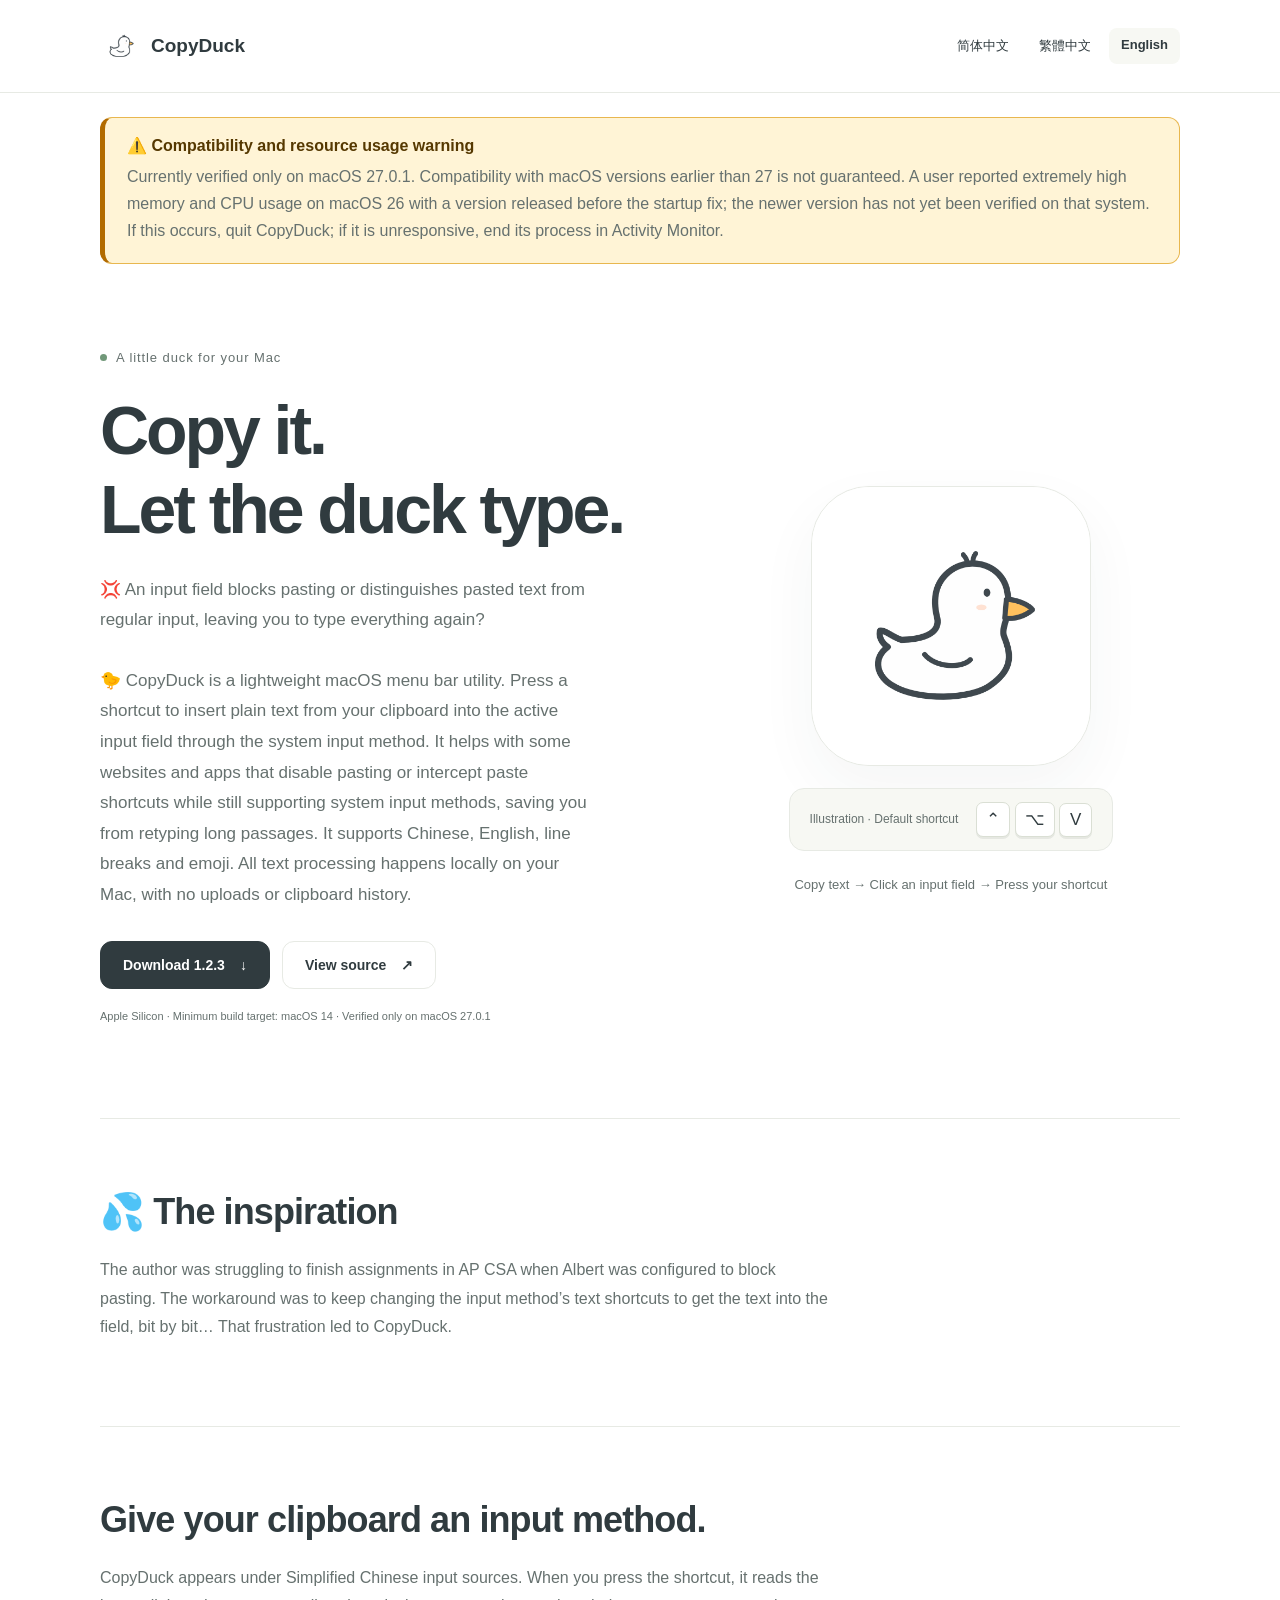
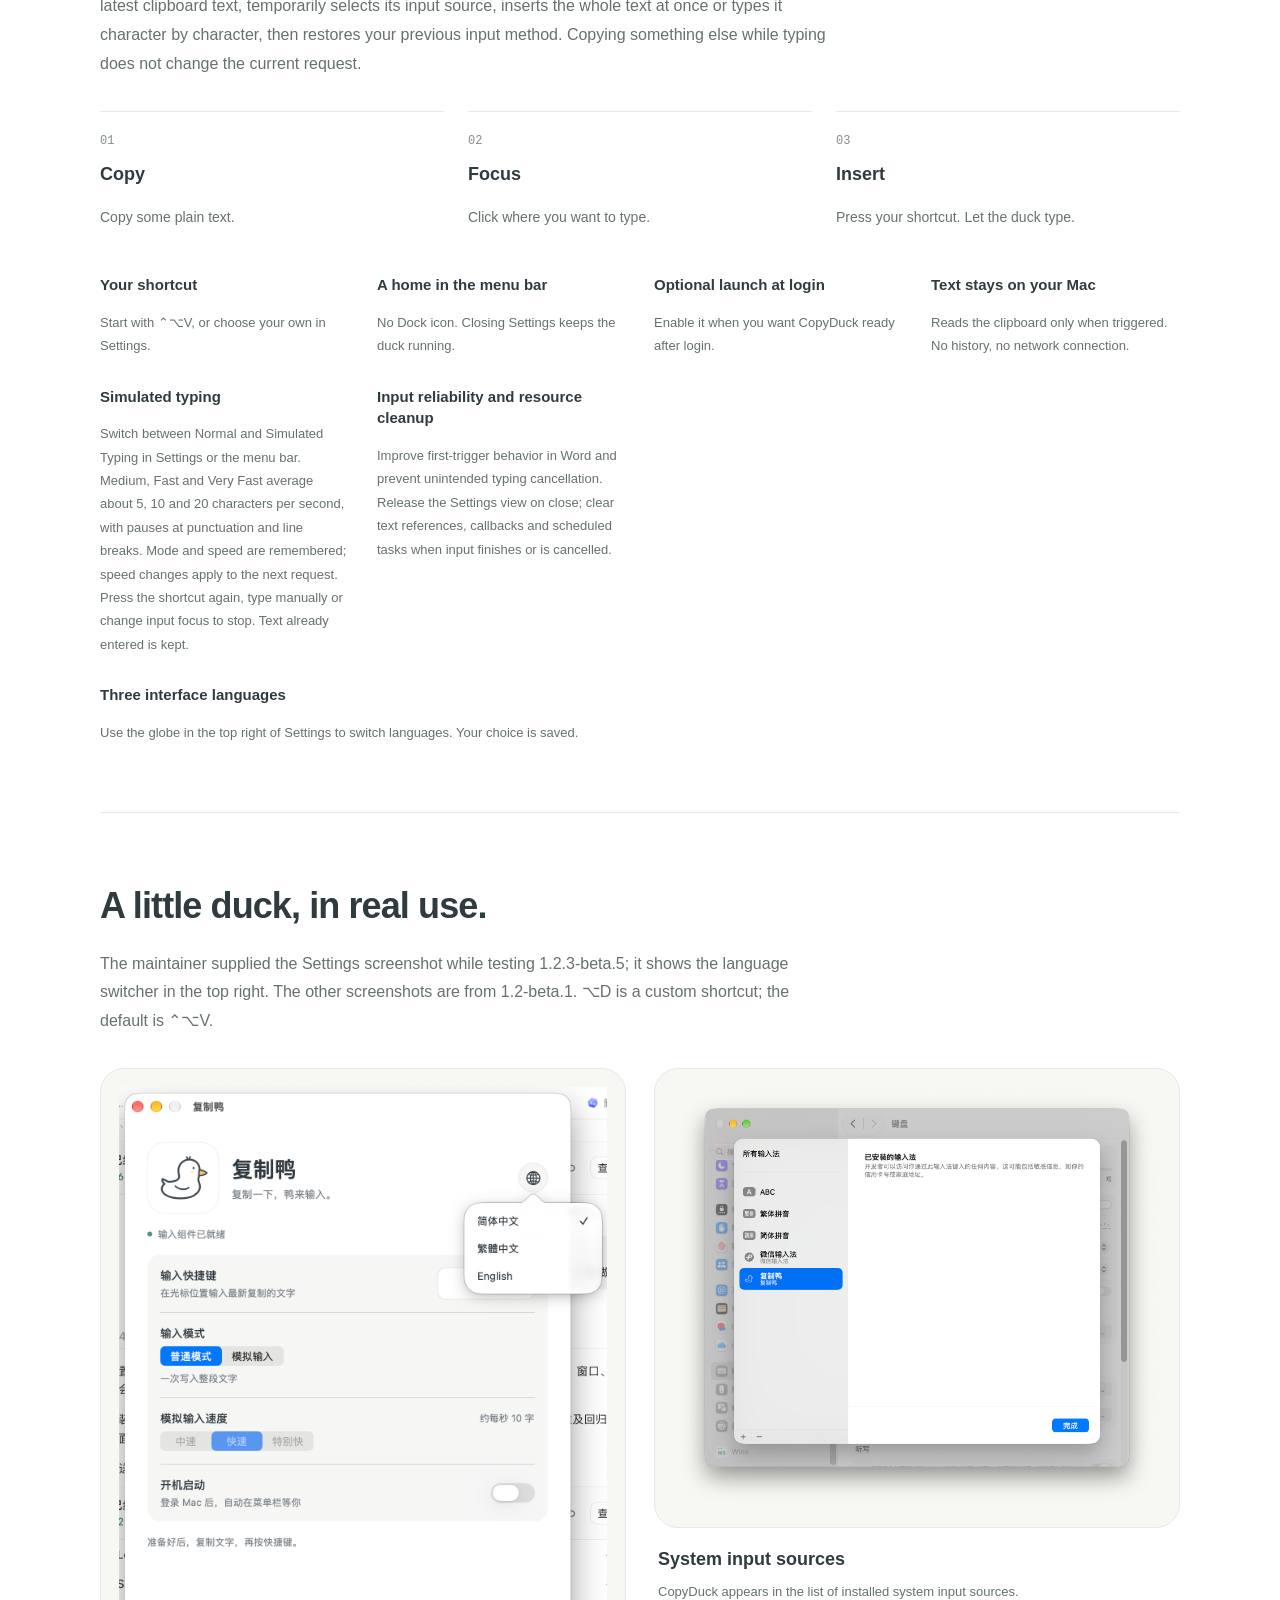
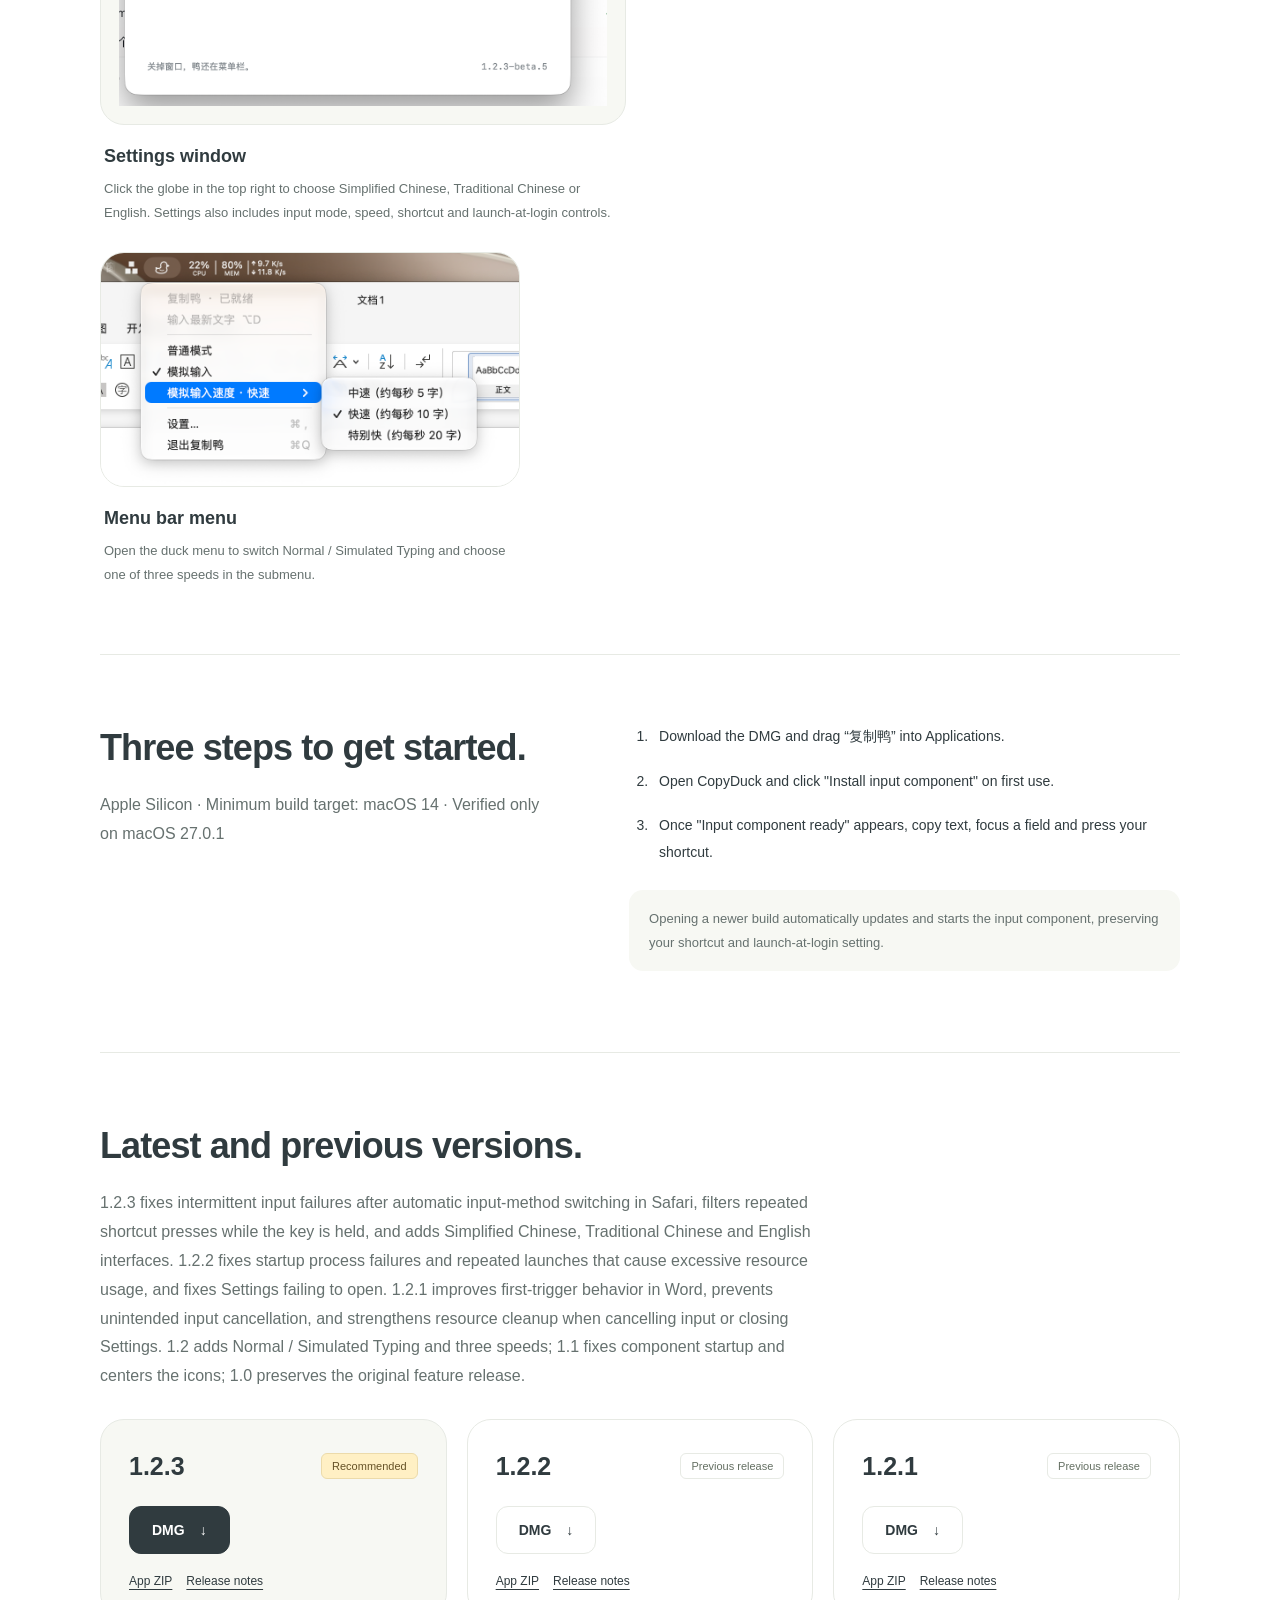
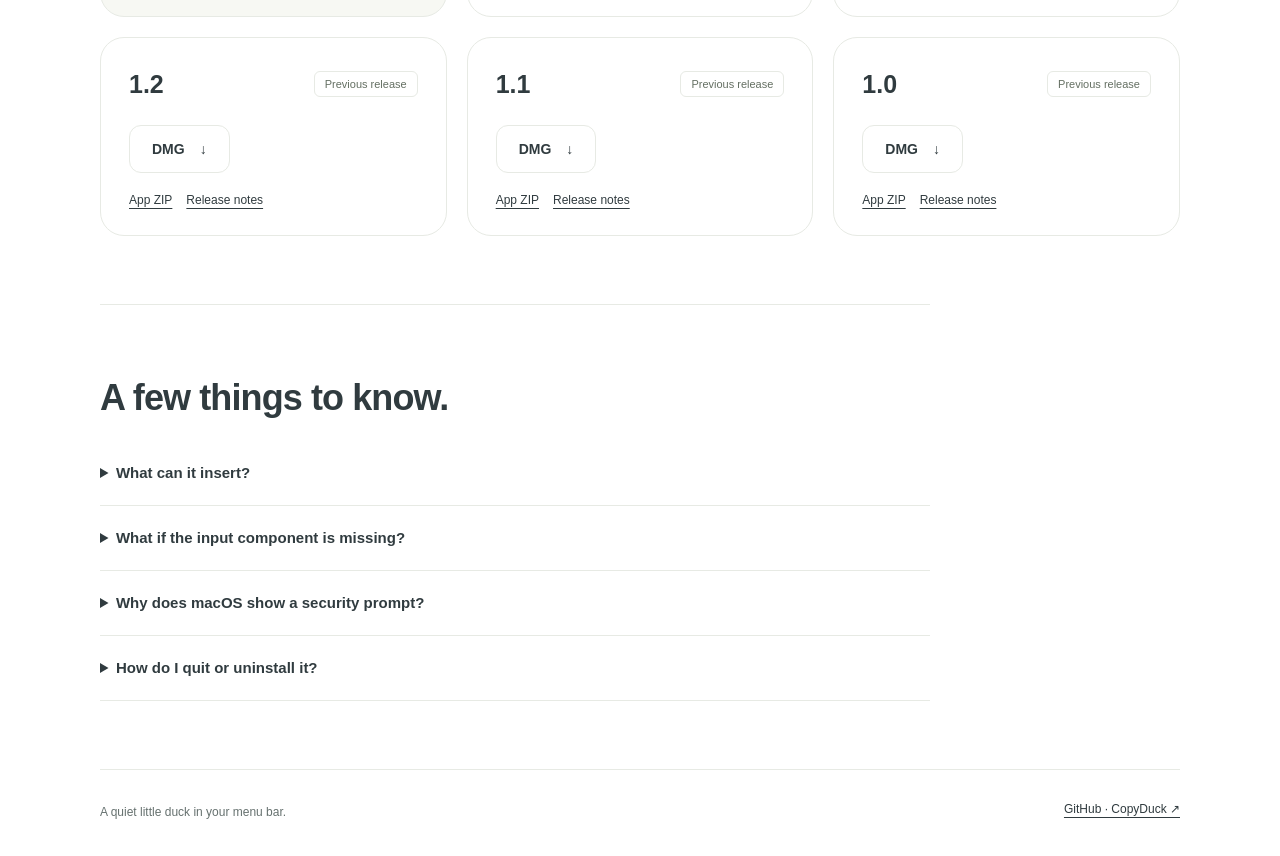
==== commit d2c62efa: "Release CopyDuck 1.2.3" ====
--- a/docs/en/index.html
+++ b/docs/en/index.html
@@ -6,15 +6,19 @@
 <link rel="canonical" href="https://yuanruoyu515.github.io/CopyDuck/en/index.html"><link rel="alternate" hreflang="zh-Hans" href="https://yuanruoyu515.github.io/CopyDuck/index.html"><link rel="alternate" hreflang="zh-Hant" href="https://yuanruoyu515.github.io/CopyDuck/zh-Hant/index.html"><link rel="alternate" hreflang="en" href="https://yuanruoyu515.github.io/CopyDuck/en/index.html"><link rel="icon" href="../assets/favicon.png"><link rel="stylesheet" href="../style.css"></head>
 <body><a class="skip" href="#main">Skip to content</a>
 <header><div class="top wrap"><a class="brand" href="../en/index.html"><img src="../assets/favicon.png" alt="" width="42" height="42">CopyDuck</a><nav class="language" aria-label="Choose language"><a href="../index.html" lang="zh-Hans" hreflang="zh-Hans">简体中文</a><a href="../zh-Hant/index.html" lang="zh-Hant" hreflang="zh-Hant">繁體中文</a><a href="../en/index.html" lang="en" hreflang="en" aria-current="page">English</a></nav></div></header>
-<main id="main" class="wrap"><aside class="compatibility-warning" role="note"><strong>⚠️ Compatibility and resource usage warning</strong><p>Currently verified only on macOS 27.0.1. Compatibility with macOS versions earlier than 27 is not guaranteed. A user reported extremely high memory and CPU usage on macOS 26 with a version released before the startup fix; the newer version has not yet been verified on that system. If this occurs, quit CopyDuck; if it is unresponsive, end its process in Activity Monitor.</p></aside><section class="hero"><div><p class="eyebrow">A little duck for your Mac</p><h1>Copy it.<br>Let the duck type.</h1><p class="lead">💢 An input field blocks pasting or distinguishes pasted text from regular input, leaving you to type everything again?</p><p class="lead">🐤 CopyDuck is a lightweight macOS menu bar utility. Press a shortcut to insert plain text from your clipboard into the active input field through the system input method. It helps with some websites and apps that disable pasting or intercept paste shortcuts while still supporting system input methods, saving you from retyping long passages. It supports Chinese, English, line breaks and emoji. All text processing happens locally on your Mac, with no uploads or clipboard history.</p><div class="actions"><a class="button primary" href="https://github.com/yuanruoyu515/CopyDuck/releases/download/v1.2.2/CopyDuck-1.2.2-arm64.dmg">Download 1.2.2 <span aria-hidden="true">↓</span></a><a class="button" href="https://github.com/yuanruoyu515/CopyDuck">View source <span aria-hidden="true">↗</span></a></div><p class="compatibility">Apple Silicon · Minimum build target: macOS 14 · Verified only on macOS 27.0.1</p></div>
+<main id="main" class="wrap"><aside class="compatibility-warning" role="note"><strong>⚠️ Compatibility and resource usage warning</strong><p>Currently verified only on macOS 27.0.1. Compatibility with macOS versions earlier than 27 is not guaranteed. A user reported extremely high memory and CPU usage on macOS 26 with a version released before the startup fix; the newer version has not yet been verified on that system. If this occurs, quit CopyDuck; if it is unresponsive, end its process in Activity Monitor.</p></aside><section class="hero"><div><p class="eyebrow">A little duck for your Mac</p><h1>Copy it.<br>Let the duck type.</h1><p class="lead">💢 An input field blocks pasting or distinguishes pasted text from regular input, leaving you to type everything again?</p><p class="lead">🐤 CopyDuck is a lightweight macOS menu bar utility. Press a shortcut to insert plain text from your clipboard into the active input field through the system input method. It helps with some websites and apps that disable pasting or intercept paste shortcuts while still supporting system input methods, saving you from retyping long passages. It supports Chinese, English, line breaks and emoji. All text processing happens locally on your Mac, with no uploads or clipboard history.</p><div class="actions"><a class="button primary" href="https://github.com/yuanruoyu515/CopyDuck/releases/download/v1.2.3/CopyDuck-1.2.3-arm64.dmg">Download 1.2.3 <span aria-hidden="true">↓</span></a><a class="button" href="https://github.com/yuanruoyu515/CopyDuck">View source <span aria-hidden="true">↗</span></a></div><p class="compatibility">Apple Silicon · Minimum build target: macOS 14 · Verified only on macOS 27.0.1</p></div>
 <div class="duck-stage"><div class="duck-card"><img src="../assets/duck.png" alt="" width="512" height="512" fetchpriority="high"></div><div class="shortcut"><span>Illustration · Default shortcut</span><div aria-label="Control Option V"><kbd>⌃</kbd> <kbd>⌥</kbd> <kbd>V</kbd></div></div><p class="example-text">Copy text → Click an input field → Press your shortcut</p></div></section>
 <section class="section"><div class="intro"><h2>💦 The inspiration</h2><p>The author was struggling to finish assignments in AP CSA when Albert was configured to block pasting. The workaround was to keep changing the input method’s text shortcuts to get the text into the field, bit by bit… That frustration led to CopyDuck.</p></div></section>
-<section class="section"><div class="intro"><h2>Give your clipboard an input method.</h2><p>CopyDuck appears under Simplified Chinese input sources. When you press the shortcut, it reads the latest clipboard text, temporarily selects its input source, inserts the whole text at once or types it character by character, then restores your previous input method. Copying something else while typing does not change the current request.</p></div><ol class="flow"><li><span class="number">01</span><h3>Copy</h3><p>Copy some plain text.</p></li><li><span class="number">02</span><h3>Focus</h3><p>Click where you want to type.</p></li><li><span class="number">03</span><h3>Insert</h3><p>Press your shortcut. Let the duck type.</p></li></ol><div class="features"><article><h3>Your shortcut</h3><p>Start with ⌃⌥V, or choose your own in Settings.</p></article><article><h3>A home in the menu bar</h3><p>No Dock icon. Closing Settings keeps the duck running.</p></article><article><h3>Optional launch at login</h3><p>Enable it when you want CopyDuck ready after login.</p></article><article><h3>Text stays on your Mac</h3><p>Reads the clipboard only when triggered. No history, no network connection.</p></article><article><h3>Simulated typing</h3><p>Switch between Normal and Simulated Typing in Settings or the menu bar. Medium, Fast and Very Fast average about 5, 10 and 20 characters per second, with pauses at punctuation and line breaks. Mode and speed are remembered; speed changes apply to the next request. Press the shortcut again, type manually or change input focus to stop. Text already entered is kept.</p></article><article><h3>Input reliability and resource cleanup</h3><p>Improve first-trigger behavior in Word and prevent unintended typing cancellation. Release the Settings view on close; clear text references, callbacks and scheduled tasks when input finishes or is cancelled.</p></article></div></section>
-<section class="section screenshots"><h2>A little duck, in real use.</h2><p class="intro">The Settings and menu bar screenshots were supplied by the maintainer while testing 1.2-beta.1 and show the new 1.2 features. The interface is in Simplified Chinese; ⌥D is a custom shortcut, while the default is ⌃⌥V.</p><div class="screenshot-grid"><figure class="screenshot"><a href="../assets/settings.png"><img src="../assets/settings.png" alt="Settings window" width="1324" height="1708" loading="lazy"></a><figcaption><h3>Settings window</h3><p>Switch input modes and choose Medium, Fast or Very Fast in Settings, alongside shortcut and launch-at-login options.</p></figcaption></figure><figure class="screenshot"><a href="../assets/input-sources.png"><img src="../assets/input-sources.png" alt="System input sources" width="1704" height="1474" loading="lazy"></a><figcaption><h3>System input sources</h3><p>CopyDuck appears in the list of installed system input sources.</p></figcaption></figure><figure class="screenshot"><a href="../assets/menu-bar.png"><img src="../assets/menu-bar.png" alt="Menu bar menu" width="948" height="528" loading="lazy"></a><figcaption><h3>Menu bar menu</h3><p>Open the duck menu to switch Normal / Simulated Typing and choose one of three speeds in the submenu.</p></figcaption></figure></div></section>
+<section class="section"><div class="intro"><h2>Give your clipboard an input method.</h2><p>CopyDuck appears under Simplified Chinese input sources. When you press the shortcut, it reads the latest clipboard text, temporarily selects its input source, inserts the whole text at once or types it character by character, then restores your previous input method. Copying something else while typing does not change the current request.</p></div><ol class="flow"><li><span class="number">01</span><h3>Copy</h3><p>Copy some plain text.</p></li><li><span class="number">02</span><h3>Focus</h3><p>Click where you want to type.</p></li><li><span class="number">03</span><h3>Insert</h3><p>Press your shortcut. Let the duck type.</p></li></ol><div class="features"><article><h3>Your shortcut</h3><p>Start with ⌃⌥V, or choose your own in Settings.</p></article><article><h3>A home in the menu bar</h3><p>No Dock icon. Closing Settings keeps the duck running.</p></article><article><h3>Optional launch at login</h3><p>Enable it when you want CopyDuck ready after login.</p></article><article><h3>Text stays on your Mac</h3><p>Reads the clipboard only when triggered. No history, no network connection.</p></article><article><h3>Simulated typing</h3><p>Switch between Normal and Simulated Typing in Settings or the menu bar. Medium, Fast and Very Fast average about 5, 10 and 20 characters per second, with pauses at punctuation and line breaks. Mode and speed are remembered; speed changes apply to the next request. Press the shortcut again, type manually or change input focus to stop. Text already entered is kept.</p></article><article><h3>Input reliability and resource cleanup</h3><p>Improve first-trigger behavior in Word and prevent unintended typing cancellation. Release the Settings view on close; clear text references, callbacks and scheduled tasks when input finishes or is cancelled.</p></article><article><h3>Three interface languages</h3><p>Use the globe in the top right of Settings to switch languages. Your choice is saved.</p></article></div></section>
+<section class="section screenshots"><h2>A little duck, in real use.</h2><p class="intro">The maintainer supplied the Settings screenshot while testing 1.2.3-beta.5; it shows the language switcher in the top right. The other screenshots are from 1.2-beta.1. ⌥D is a custom shortcut; the default is ⌃⌥V.</p><div class="screenshot-grid"><figure class="screenshot"><a href="../assets/settings.png"><img src="../assets/settings.png" alt="Settings window" width="1204" height="1528" loading="lazy"></a><figcaption><h3>Settings window</h3><p>Click the globe in the top right to choose Simplified Chinese, Traditional Chinese or English. Settings also includes input mode, speed, shortcut and launch-at-login controls.</p></figcaption></figure><figure class="screenshot"><a href="../assets/input-sources.png"><img src="../assets/input-sources.png" alt="System input sources" width="1704" height="1474" loading="lazy"></a><figcaption><h3>System input sources</h3><p>CopyDuck appears in the list of installed system input sources.</p></figcaption></figure><figure class="screenshot"><a href="../assets/menu-bar.png"><img src="../assets/menu-bar.png" alt="Menu bar menu" width="948" height="528" loading="lazy"></a><figcaption><h3>Menu bar menu</h3><p>Open the duck menu to switch Normal / Simulated Typing and choose one of three speeds in the submenu.</p></figcaption></figure></div></section>
 <section class="section install"><div><h2>Three steps to get started.</h2><p>Apple Silicon · Minimum build target: macOS 14 · Verified only on macOS 27.0.1</p></div><div><ol><li>Download the DMG and drag “复制鸭” into Applications.</li><li>Open CopyDuck and click &quot;Install input component&quot; on first use.</li><li>Once &quot;Input component ready&quot; appears, copy text, focus a field and press your shortcut.</li></ol><p class="install-note">Opening a newer build automatically updates and starts the input component, preserving your shortcut and launch-at-login setting.</p></div></section>
-<section class="section" id="downloads"><h2>Latest and previous versions.</h2><p class="intro">1.2.2 fixes startup process failures and repeated launches that cause excessive resource usage, and fixes Settings failing to open. 1.2.1 improves first-trigger behavior in Word, prevents unintended input cancellation, and strengthens resource cleanup when cancelling input or closing Settings. 1.2 adds Normal / Simulated Typing and three speeds; 1.1 fixes component startup and centers the icons; 1.0 preserves the original feature release.</p><div class="releases"><article class="release current">
-      <header><h3>1.2.2</h3><span class="badge">Recommended</span></header>
-      <a class="button primary" href="https://github.com/yuanruoyu515/CopyDuck/releases/download/v1.2.2/CopyDuck-1.2.2-arm64.dmg">DMG <span aria-hidden="true">↓</span></a>
+<section class="section" id="downloads"><h2>Latest and previous versions.</h2><p class="intro">1.2.3 fixes intermittent input failures after automatic input-method switching in Safari, filters repeated shortcut presses while the key is held, and adds Simplified Chinese, Traditional Chinese and English interfaces. 1.2.2 fixes startup process failures and repeated launches that cause excessive resource usage, and fixes Settings failing to open. 1.2.1 improves first-trigger behavior in Word, prevents unintended input cancellation, and strengthens resource cleanup when cancelling input or closing Settings. 1.2 adds Normal / Simulated Typing and three speeds; 1.1 fixes component startup and centers the icons; 1.0 preserves the original feature release.</p><div class="releases"><article class="release current">
+      <header><h3>1.2.3</h3><span class="badge">Recommended</span></header>
+      <a class="button primary" href="https://github.com/yuanruoyu515/CopyDuck/releases/download/v1.2.3/CopyDuck-1.2.3-arm64.dmg">DMG <span aria-hidden="true">↓</span></a>
+      <div class="release-links"><a href="https://github.com/yuanruoyu515/CopyDuck/releases/download/v1.2.3/CopyDuck-1.2.3-arm64.app.zip">App ZIP</a><a href="https://github.com/yuanruoyu515/CopyDuck/releases/tag/v1.2.3">Release notes</a></div>
+    </article><article class="release">
+      <header><h3>1.2.2</h3><span class="badge">Previous release</span></header>
+      <a class="button" href="https://github.com/yuanruoyu515/CopyDuck/releases/download/v1.2.2/CopyDuck-1.2.2-arm64.dmg">DMG <span aria-hidden="true">↓</span></a>
       <div class="release-links"><a href="https://github.com/yuanruoyu515/CopyDuck/releases/download/v1.2.2/CopyDuck-1.2.2-arm64.app.zip">App ZIP</a><a href="https://github.com/yuanruoyu515/CopyDuck/releases/tag/v1.2.2">Release notes</a></div>
     </article><article class="release">
       <header><h3>1.2.1</h3><span class="badge">Previous release</span></header>
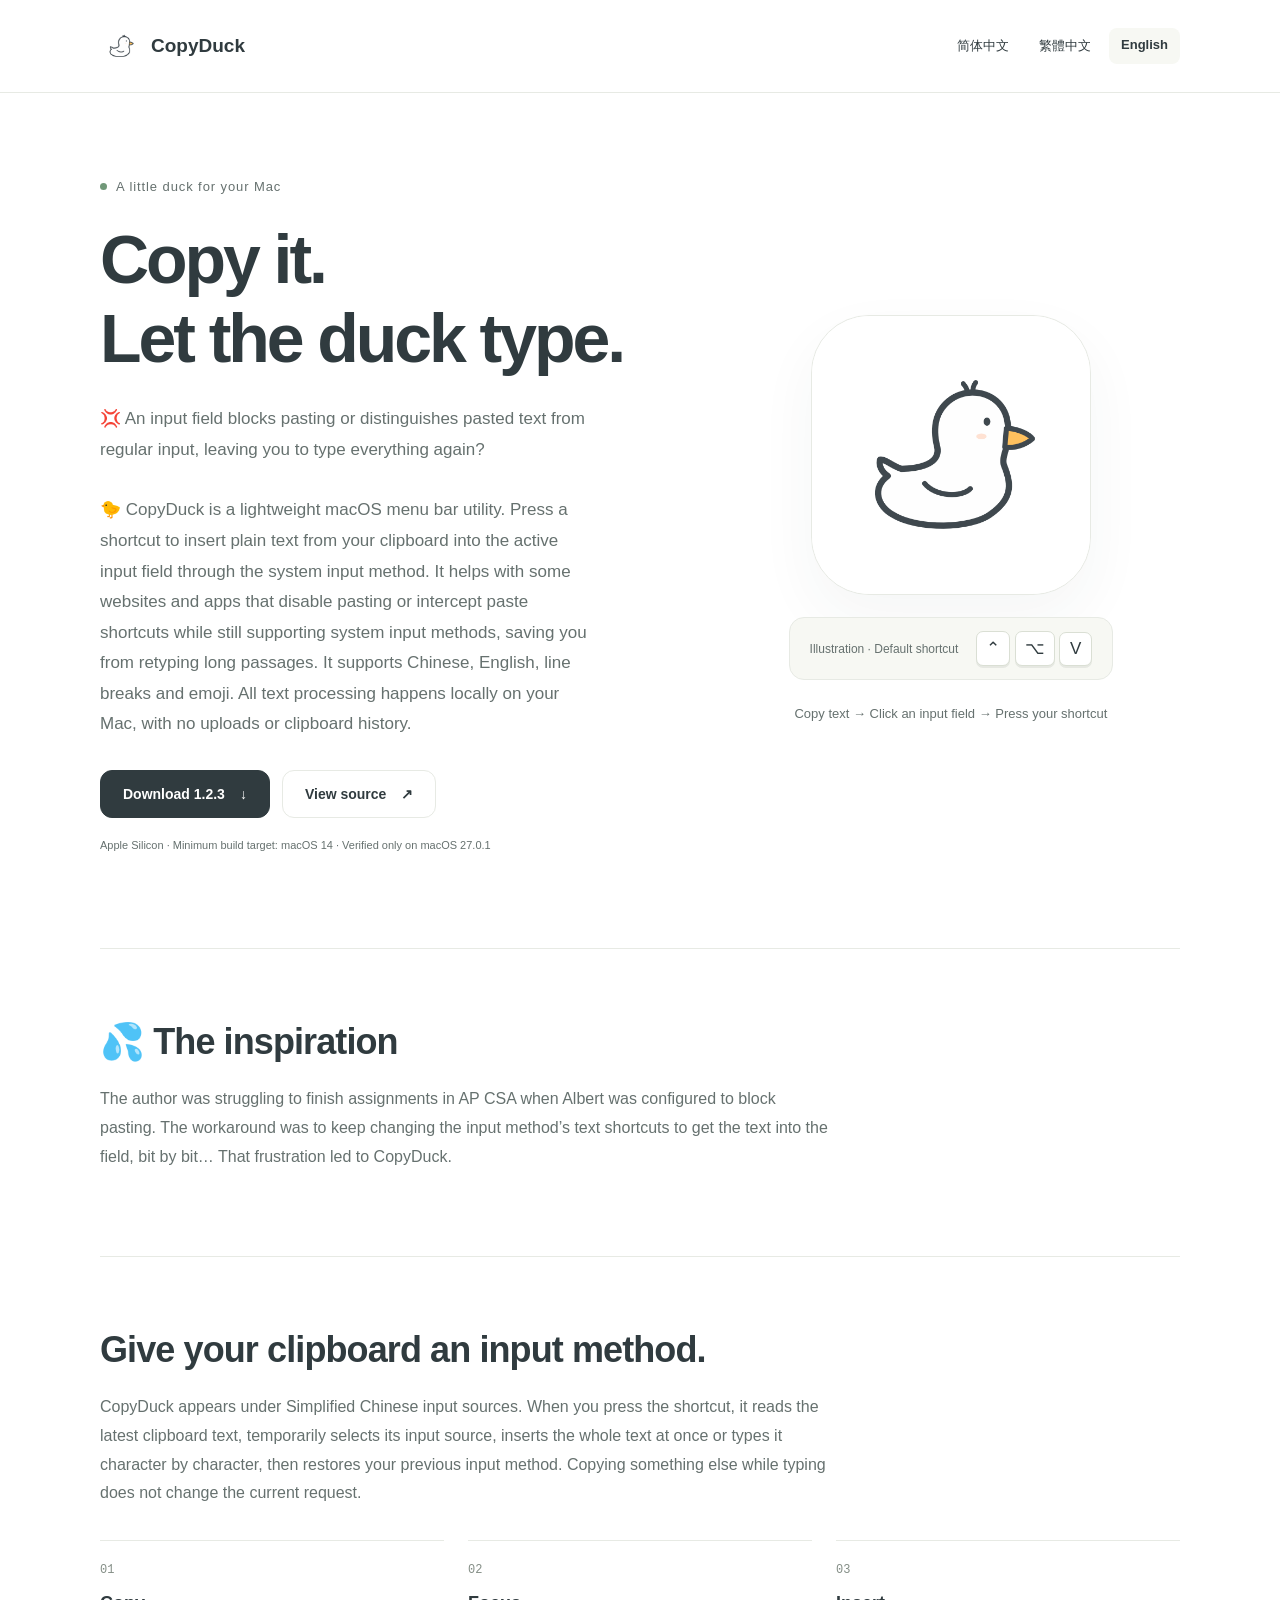
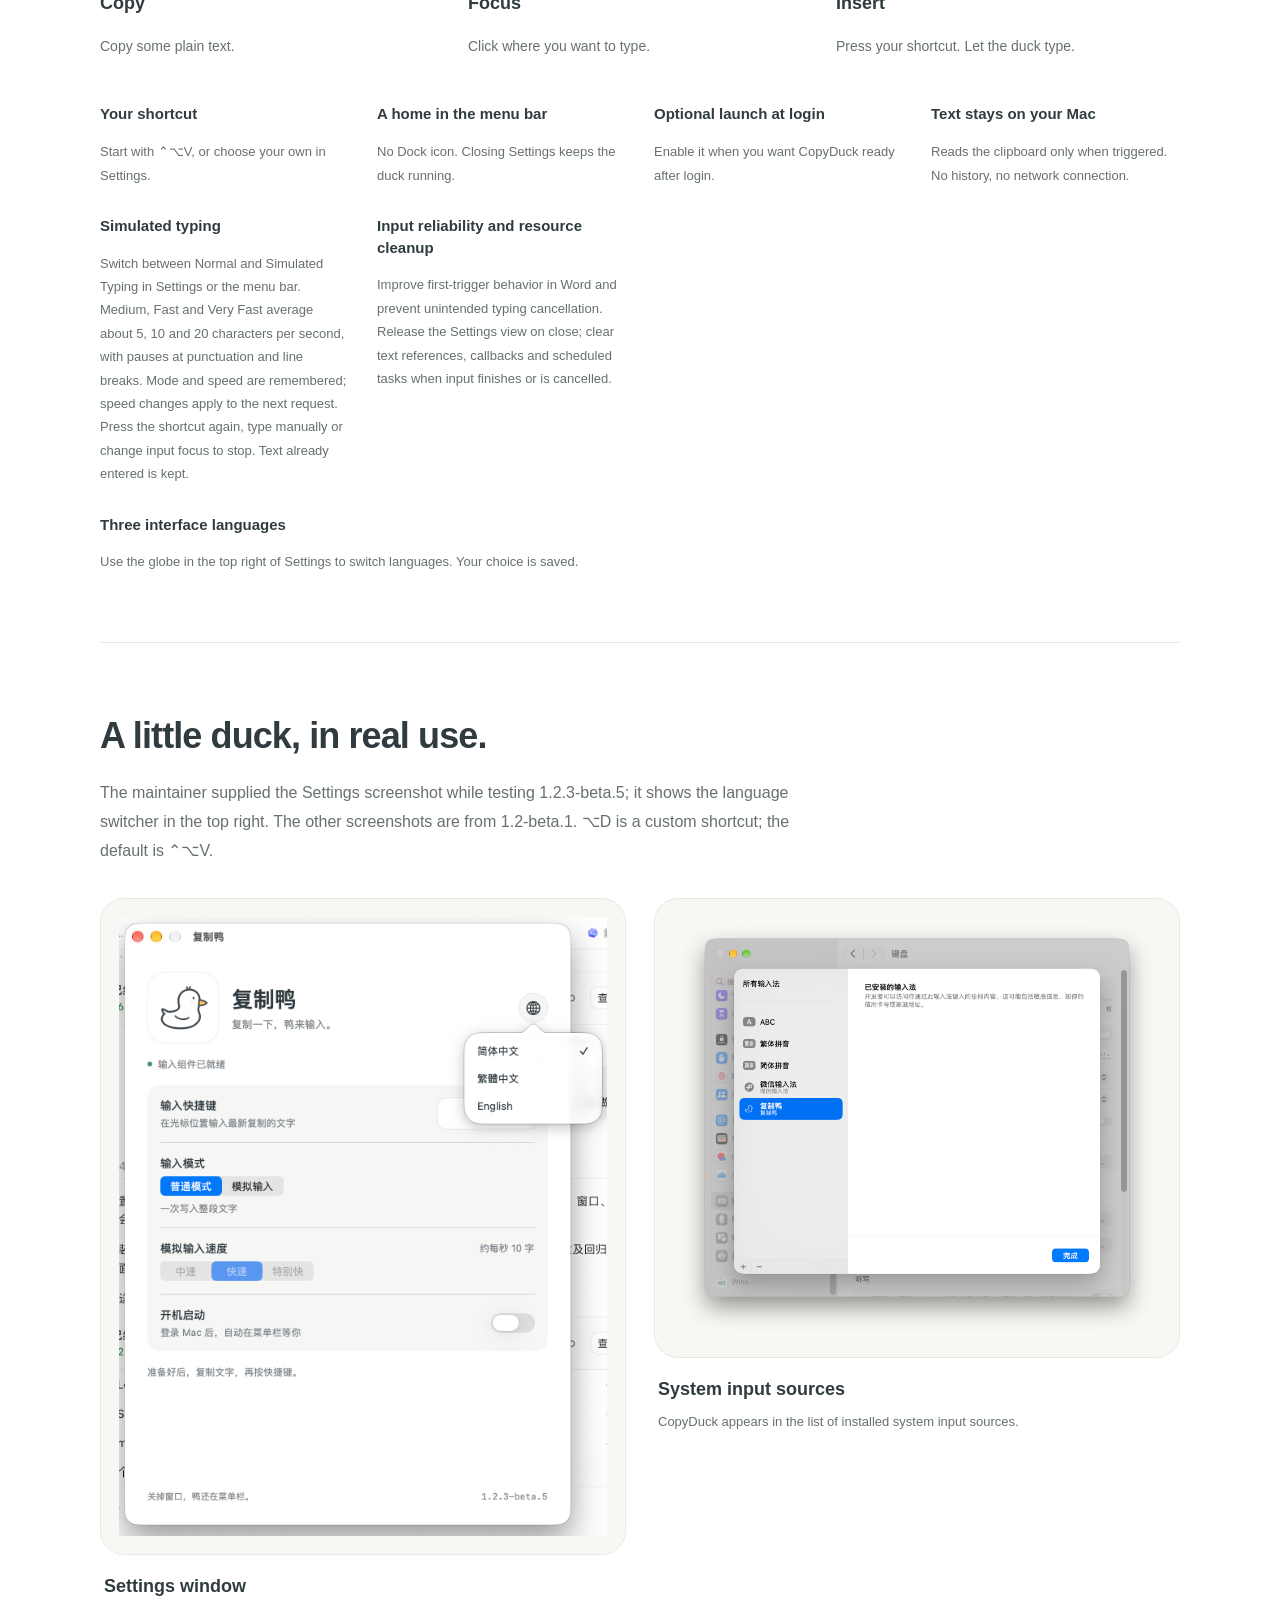
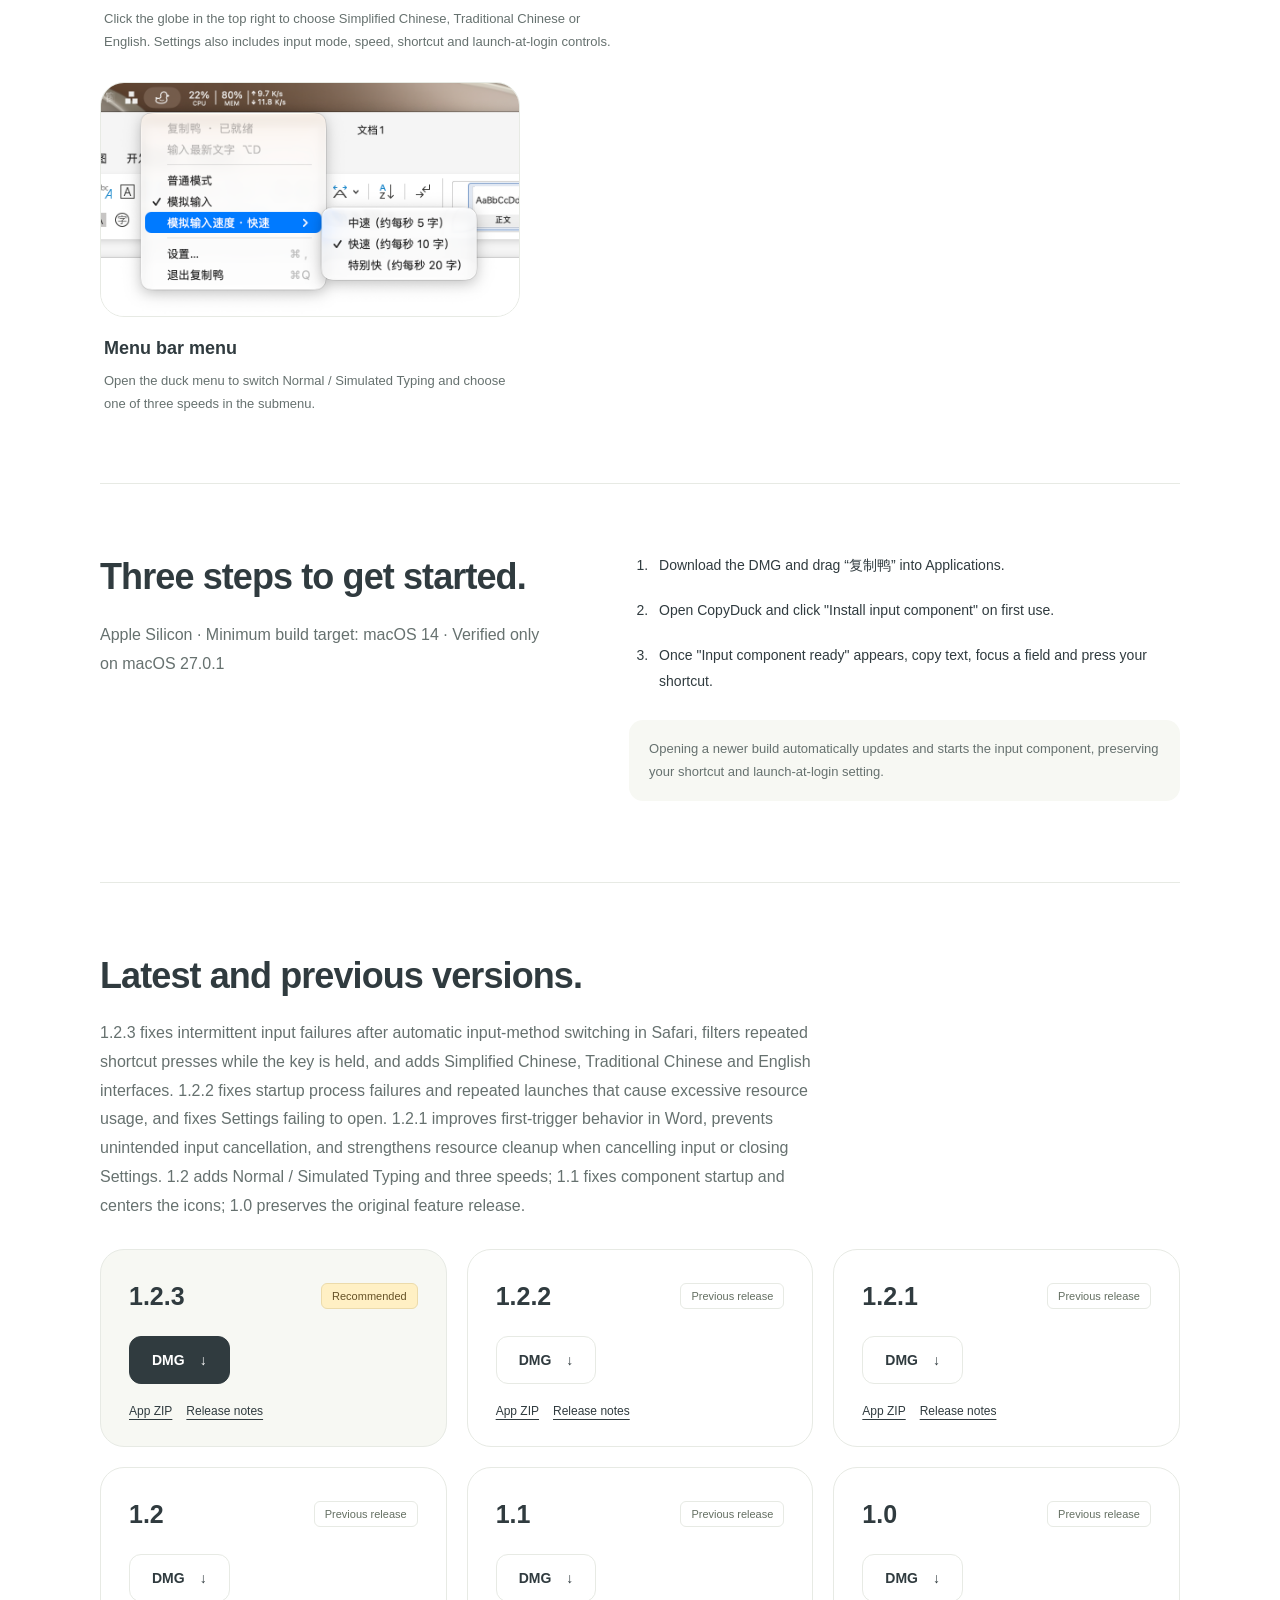
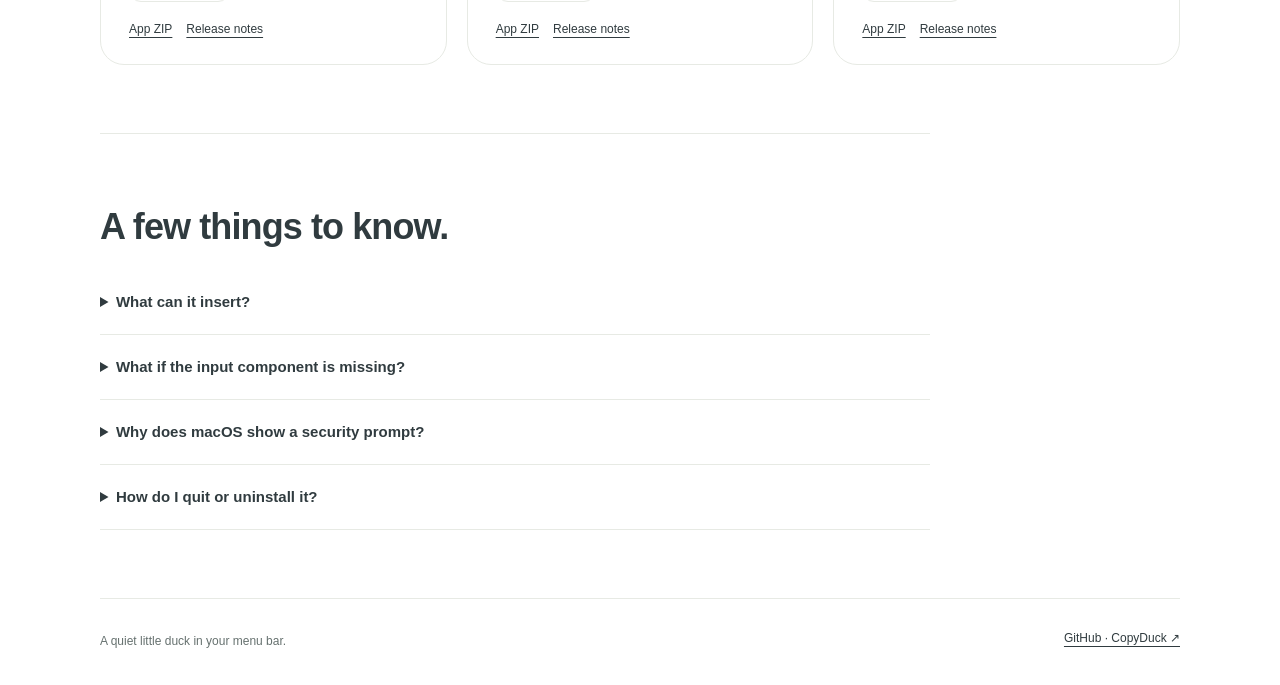
==== commit 14bf3dd5: "docs: drop the compatibility warning and tighten README copy Remove the macOS compatibility and reso" ====
--- a/docs/en/index.html
+++ b/docs/en/index.html
@@ -6,7 +6,7 @@
 <link rel="canonical" href="https://yuanruoyu515.github.io/CopyDuck/en/index.html"><link rel="alternate" hreflang="zh-Hans" href="https://yuanruoyu515.github.io/CopyDuck/index.html"><link rel="alternate" hreflang="zh-Hant" href="https://yuanruoyu515.github.io/CopyDuck/zh-Hant/index.html"><link rel="alternate" hreflang="en" href="https://yuanruoyu515.github.io/CopyDuck/en/index.html"><link rel="icon" href="../assets/favicon.png"><link rel="stylesheet" href="../style.css"></head>
 <body><a class="skip" href="#main">Skip to content</a>
 <header><div class="top wrap"><a class="brand" href="../en/index.html"><img src="../assets/favicon.png" alt="" width="42" height="42">CopyDuck</a><nav class="language" aria-label="Choose language"><a href="../index.html" lang="zh-Hans" hreflang="zh-Hans">简体中文</a><a href="../zh-Hant/index.html" lang="zh-Hant" hreflang="zh-Hant">繁體中文</a><a href="../en/index.html" lang="en" hreflang="en" aria-current="page">English</a></nav></div></header>
-<main id="main" class="wrap"><aside class="compatibility-warning" role="note"><strong>⚠️ Compatibility and resource usage warning</strong><p>Currently verified only on macOS 27.0.1. Compatibility with macOS versions earlier than 27 is not guaranteed. A user reported extremely high memory and CPU usage on macOS 26 with a version released before the startup fix; the newer version has not yet been verified on that system. If this occurs, quit CopyDuck; if it is unresponsive, end its process in Activity Monitor.</p></aside><section class="hero"><div><p class="eyebrow">A little duck for your Mac</p><h1>Copy it.<br>Let the duck type.</h1><p class="lead">💢 An input field blocks pasting or distinguishes pasted text from regular input, leaving you to type everything again?</p><p class="lead">🐤 CopyDuck is a lightweight macOS menu bar utility. Press a shortcut to insert plain text from your clipboard into the active input field through the system input method. It helps with some websites and apps that disable pasting or intercept paste shortcuts while still supporting system input methods, saving you from retyping long passages. It supports Chinese, English, line breaks and emoji. All text processing happens locally on your Mac, with no uploads or clipboard history.</p><div class="actions"><a class="button primary" href="https://github.com/yuanruoyu515/CopyDuck/releases/download/v1.2.3/CopyDuck-1.2.3-arm64.dmg">Download 1.2.3 <span aria-hidden="true">↓</span></a><a class="button" href="https://github.com/yuanruoyu515/CopyDuck">View source <span aria-hidden="true">↗</span></a></div><p class="compatibility">Apple Silicon · Minimum build target: macOS 14 · Verified only on macOS 27.0.1</p></div>
+<main id="main" class="wrap"><section class="hero"><div><p class="eyebrow">A little duck for your Mac</p><h1>Copy it.<br>Let the duck type.</h1><p class="lead">💢 An input field blocks pasting or distinguishes pasted text from regular input, leaving you to type everything again?</p><p class="lead">🐤 CopyDuck is a lightweight macOS menu bar utility. Press a shortcut to insert plain text from your clipboard into the active input field through the system input method. It helps with some websites and apps that disable pasting or intercept paste shortcuts while still supporting system input methods, saving you from retyping long passages. It supports Chinese, English, line breaks and emoji. All text processing happens locally on your Mac, with no uploads or clipboard history.</p><div class="actions"><a class="button primary" href="https://github.com/yuanruoyu515/CopyDuck/releases/download/v1.2.3/CopyDuck-1.2.3-arm64.dmg">Download 1.2.3 <span aria-hidden="true">↓</span></a><a class="button" href="https://github.com/yuanruoyu515/CopyDuck">View source <span aria-hidden="true">↗</span></a></div><p class="compatibility">Apple Silicon · Minimum build target: macOS 14 · Verified only on macOS 27.0.1</p></div>
 <div class="duck-stage"><div class="duck-card"><img src="../assets/duck.png" alt="" width="512" height="512" fetchpriority="high"></div><div class="shortcut"><span>Illustration · Default shortcut</span><div aria-label="Control Option V"><kbd>⌃</kbd> <kbd>⌥</kbd> <kbd>V</kbd></div></div><p class="example-text">Copy text → Click an input field → Press your shortcut</p></div></section>
 <section class="section"><div class="intro"><h2>💦 The inspiration</h2><p>The author was struggling to finish assignments in AP CSA when Albert was configured to block pasting. The workaround was to keep changing the input method’s text shortcuts to get the text into the field, bit by bit… That frustration led to CopyDuck.</p></div></section>
 <section class="section"><div class="intro"><h2>Give your clipboard an input method.</h2><p>CopyDuck appears under Simplified Chinese input sources. When you press the shortcut, it reads the latest clipboard text, temporarily selects its input source, inserts the whole text at once or types it character by character, then restores your previous input method. Copying something else while typing does not change the current request.</p></div><ol class="flow"><li><span class="number">01</span><h3>Copy</h3><p>Copy some plain text.</p></li><li><span class="number">02</span><h3>Focus</h3><p>Click where you want to type.</p></li><li><span class="number">03</span><h3>Insert</h3><p>Press your shortcut. Let the duck type.</p></li></ol><div class="features"><article><h3>Your shortcut</h3><p>Start with ⌃⌥V, or choose your own in Settings.</p></article><article><h3>A home in the menu bar</h3><p>No Dock icon. Closing Settings keeps the duck running.</p></article><article><h3>Optional launch at login</h3><p>Enable it when you want CopyDuck ready after login.</p></article><article><h3>Text stays on your Mac</h3><p>Reads the clipboard only when triggered. No history, no network connection.</p></article><article><h3>Simulated typing</h3><p>Switch between Normal and Simulated Typing in Settings or the menu bar. Medium, Fast and Very Fast average about 5, 10 and 20 characters per second, with pauses at punctuation and line breaks. Mode and speed are remembered; speed changes apply to the next request. Press the shortcut again, type manually or change input focus to stop. Text already entered is kept.</p></article><article><h3>Input reliability and resource cleanup</h3><p>Improve first-trigger behavior in Word and prevent unintended typing cancellation. Release the Settings view on close; clear text references, callbacks and scheduled tasks when input finishes or is cancelled.</p></article><article><h3>Three interface languages</h3><p>Use the globe in the top right of Settings to switch languages. Your choice is saved.</p></article></div></section>
--- a/docs/style.css
+++ b/docs/style.css
@@ -7,6 +7,3 @@
 .features article:last-child{grid-column:1/-1;max-width:730px}
 
 /* Keep the compatibility notice visible before the download call to action. */
-.compatibility-warning { margin-top: 24px; padding: 18px 22px; border: 1px solid #e8b74f; border-left: 5px solid #b26b00; border-radius: 12px; background: #fff4d6; color: #553800; }
-.compatibility-warning strong { display: block; font-size: 16px; }
-.compatibility-warning p { margin: 8px 0 0; line-height: 1.7; }
